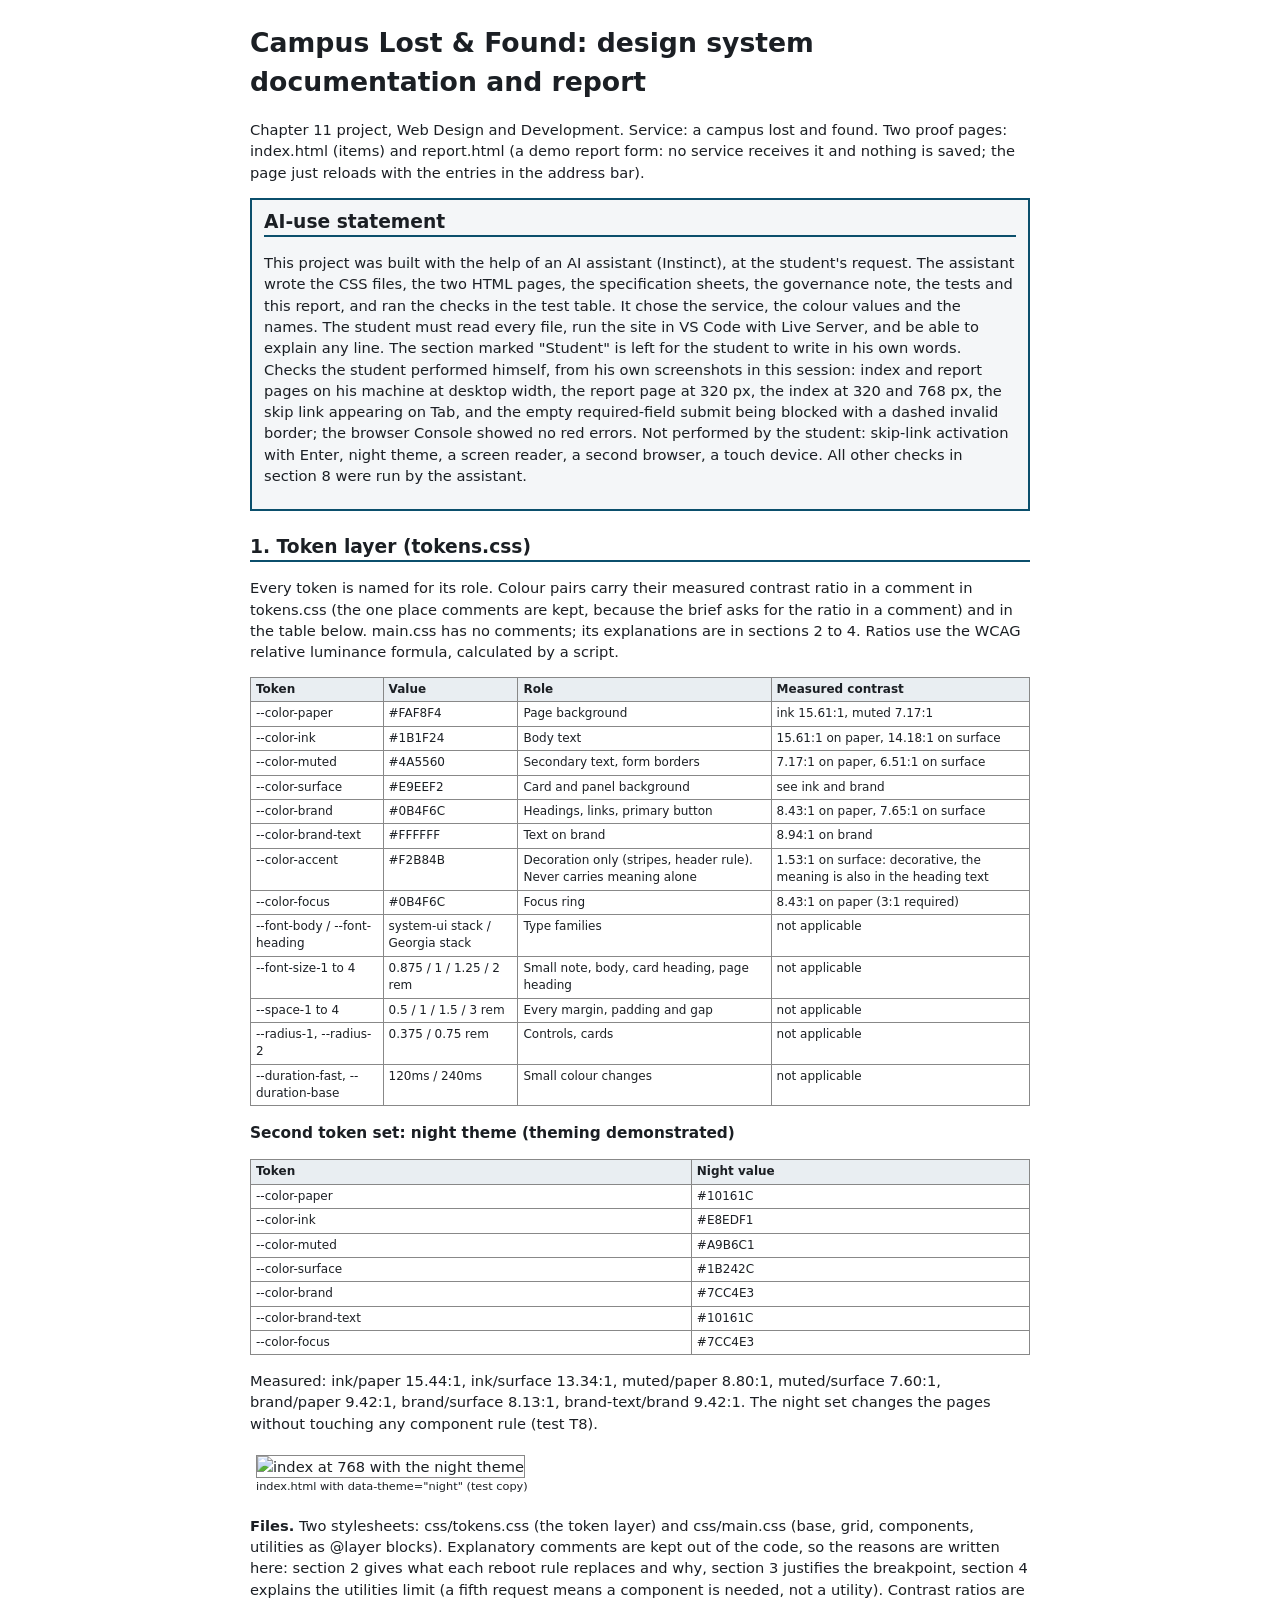
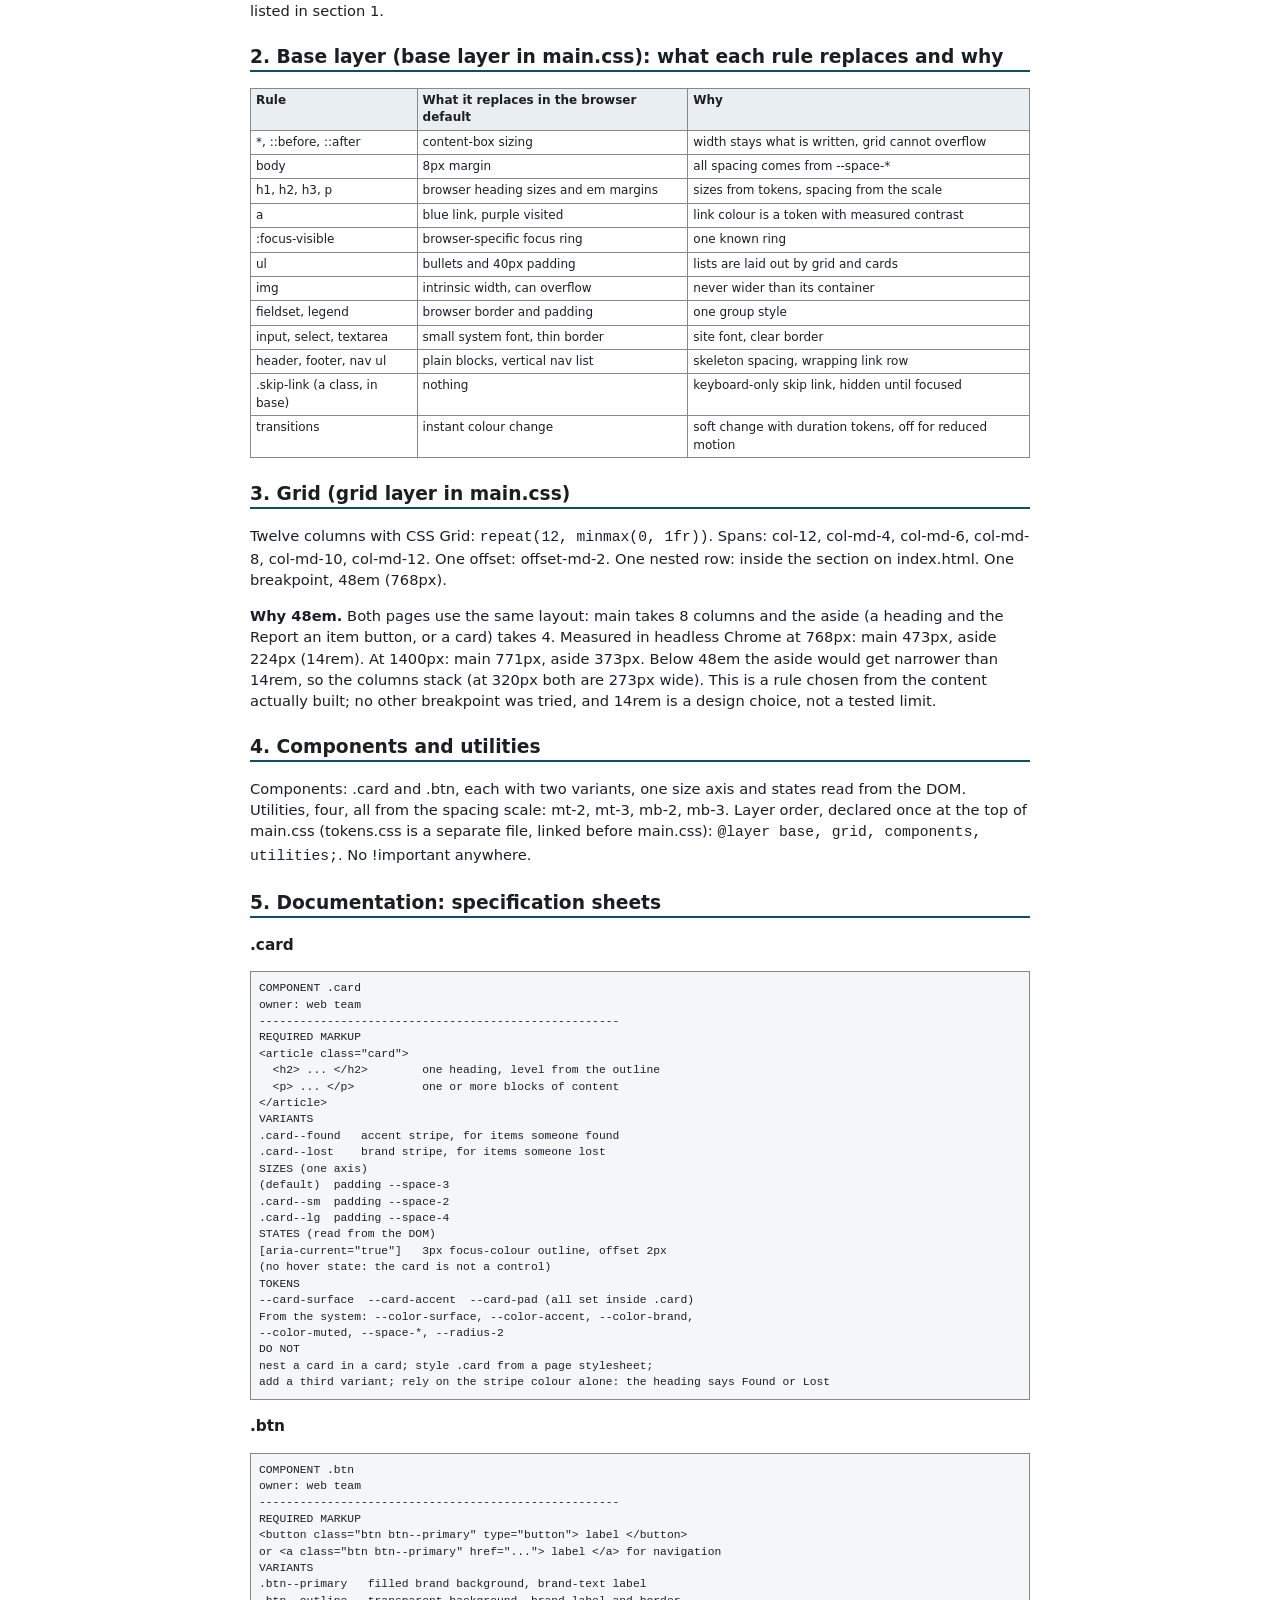
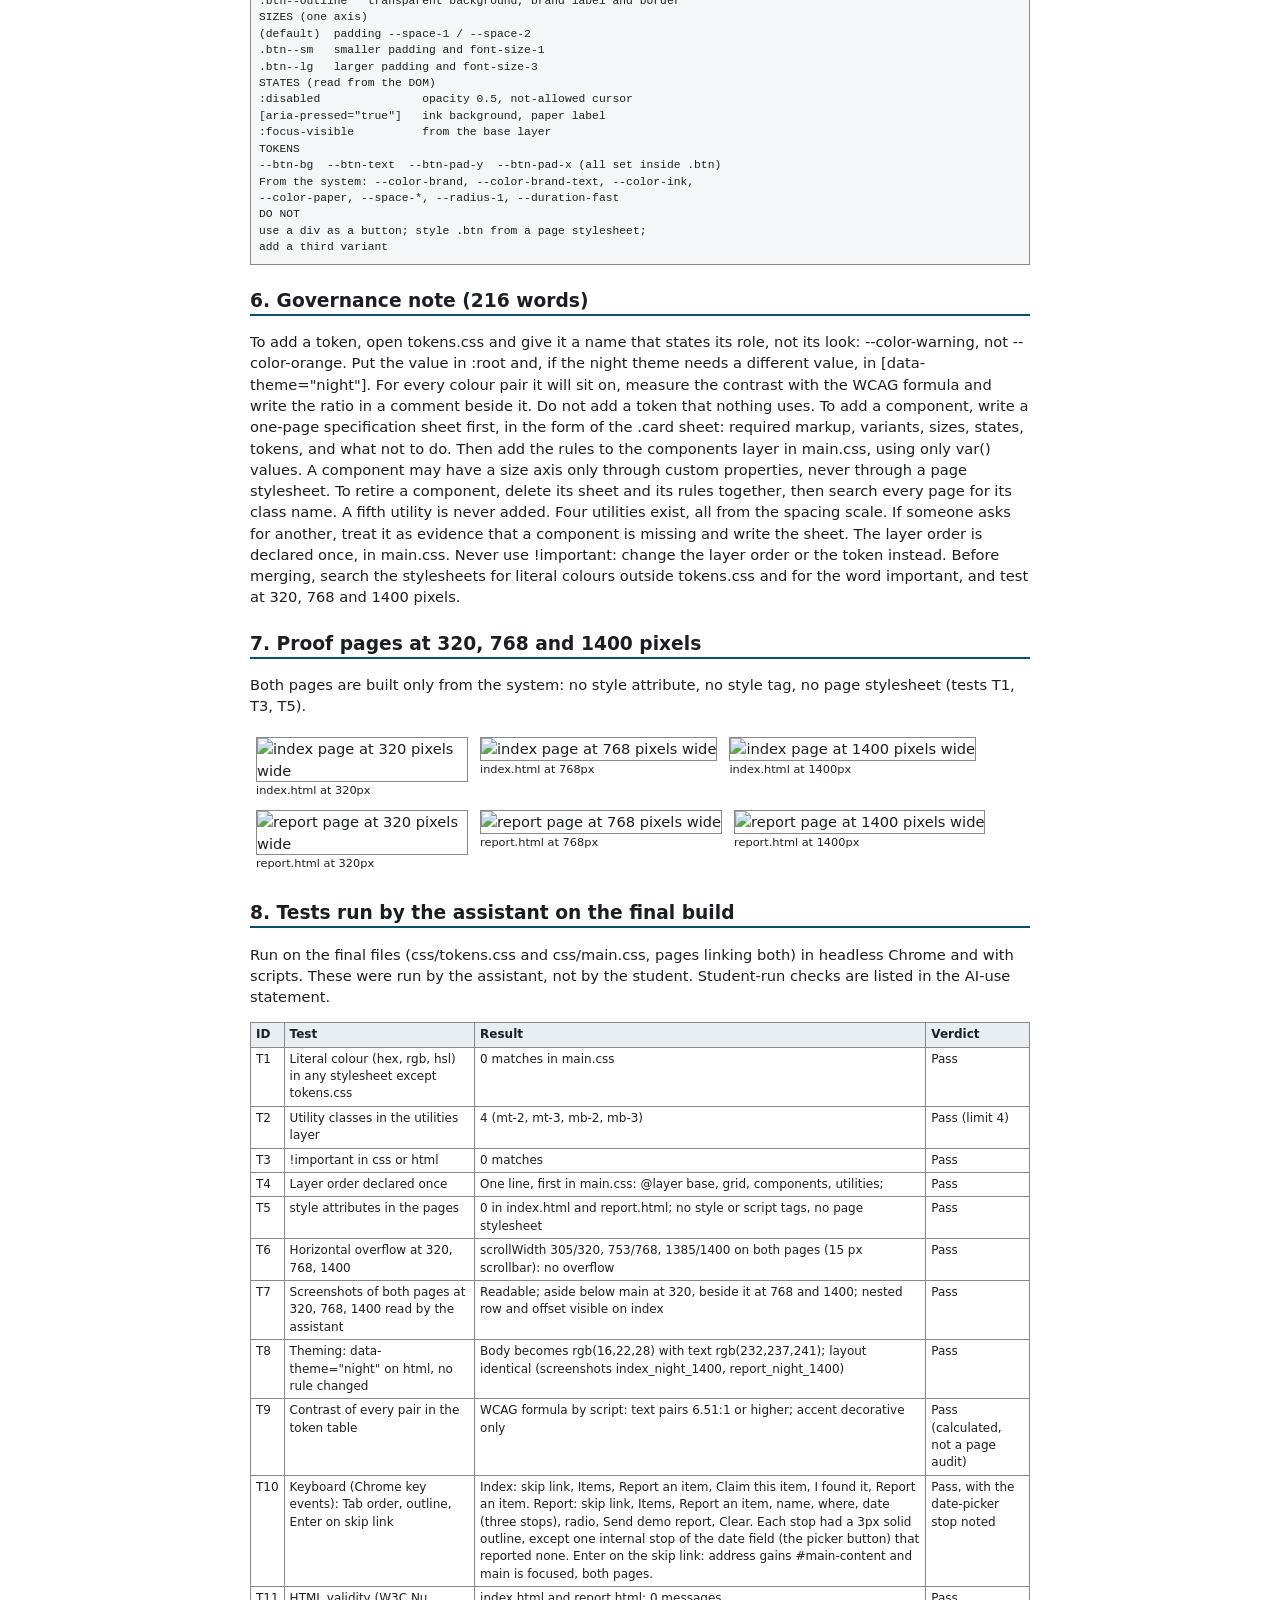
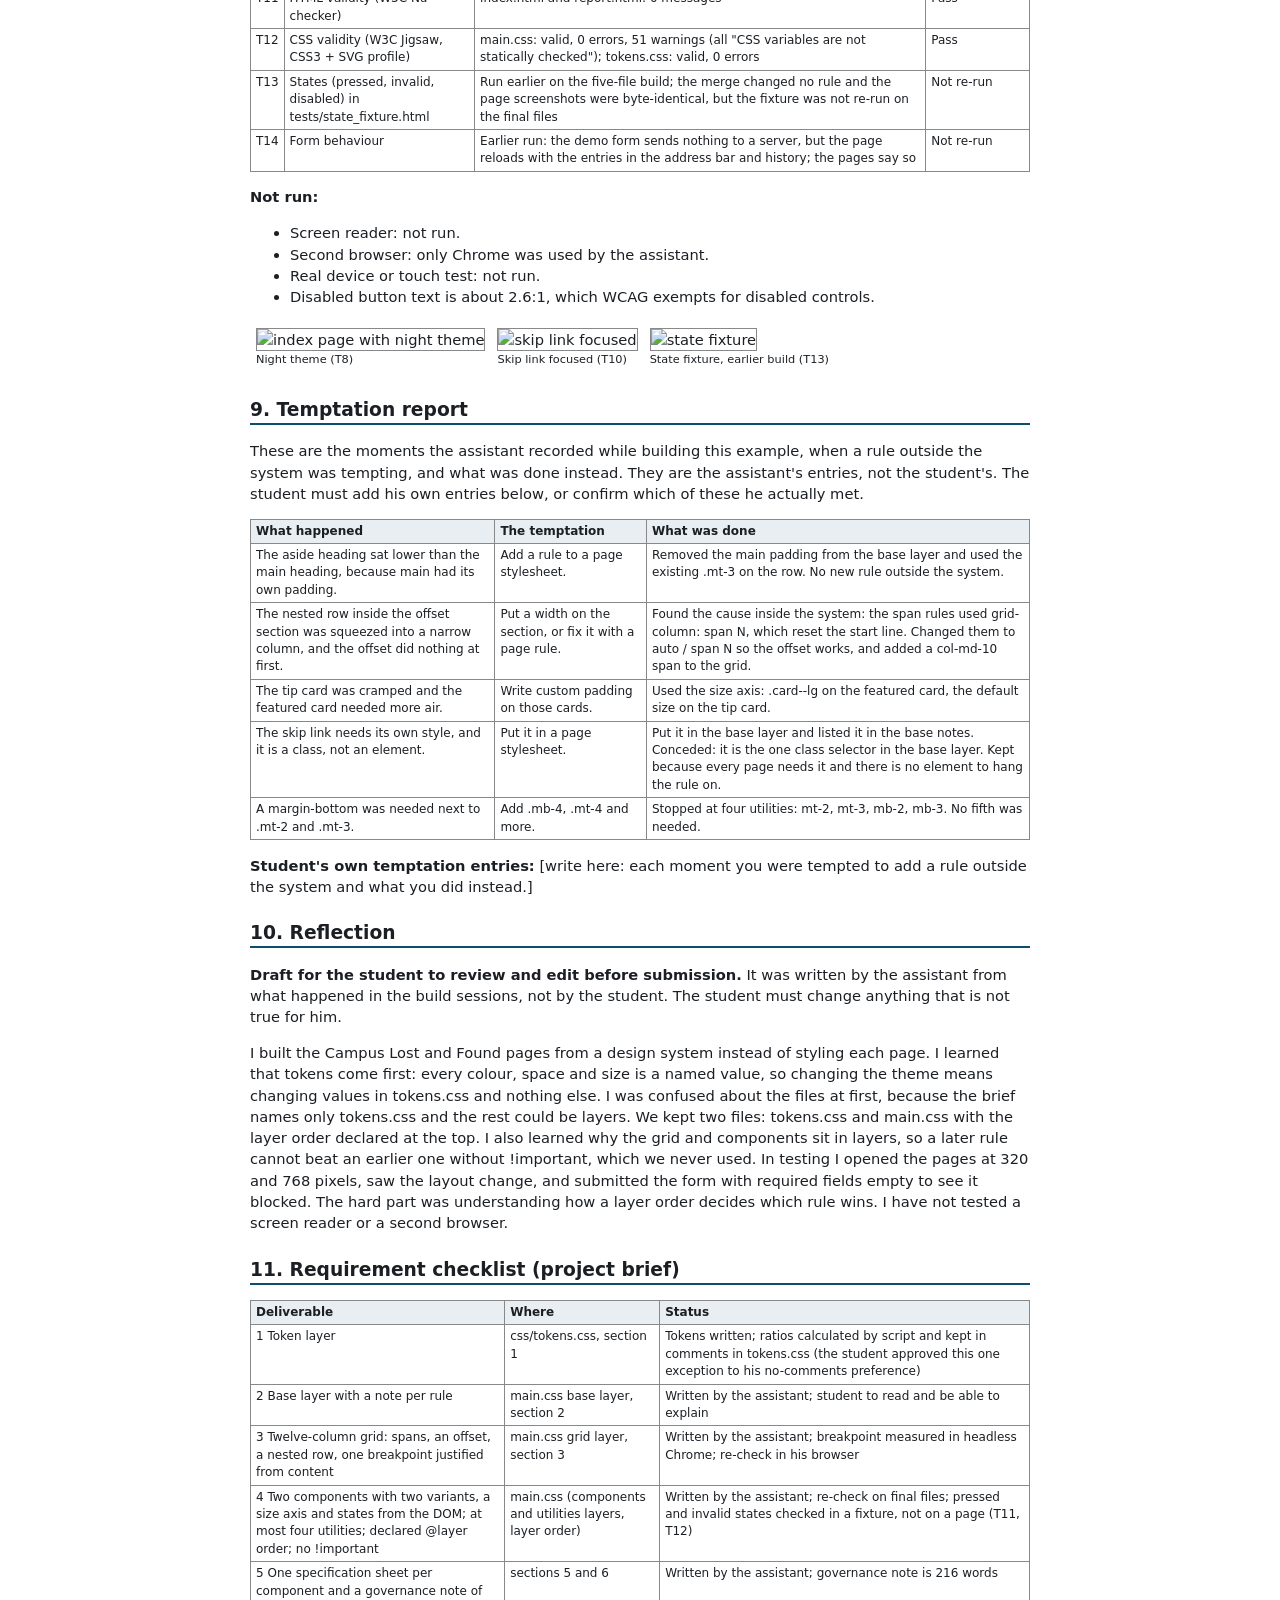
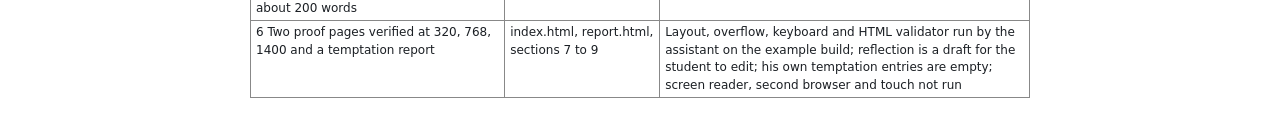
==== docs/P3_documentation.html @ 620a4d4c "Add documentation and report" ====
<!doctype html><html lang="en"><head><meta charset="utf-8"><title>Campus Lost and Found: design system documentation and report</title><style>body{font-family:system-ui,Arial,sans-serif;font-size:11pt;line-height:1.45;max-width:780px;margin:24px auto;padding:0 16px;color:#1B1F24}
h1{font-size:20pt}h2{font-size:14pt;margin-top:22px;border-bottom:2px solid #0B4F6C}h3{font-size:11.5pt}table{border-collapse:collapse;width:100%;font-size:9pt;margin:8px 0}th,td{border:1px solid #888;padding:3px 5px;text-align:left;vertical-align:top}th{background:#E9EEF2}h3.sheet{break-before:page}pre{break-inside:avoid;background:#F4F6F8;border:1px solid #888;padding:8px;font-size:8.5pt;white-space:pre-wrap}figure{display:inline-block;margin:6px;vertical-align:top}figcaption{font-size:8.5pt}img{border:1px solid #888}.box{border:2px solid #0B4F6C;padding:8px 12px;background:#F4F6F8}</style></head><body>
<h1>Campus Lost &amp; Found: design system documentation and report</h1>
<p>Chapter 11 project, Web Design and Development. Service: a campus lost and found. Two proof pages: index.html (items) and report.html (a demo report form: no service receives it and nothing is saved; the page just reloads with the entries in the address bar).</p>
<div class="box"><h2 style="margin-top:0">AI-use statement</h2>
<p>This project was built with the help of an AI assistant (Instinct), at the student's request. The assistant wrote the CSS files, the two HTML pages, the specification sheets, the governance note, the tests and this report, and ran the checks in the test table. It chose the service, the colour values and the names. The student must read every file, run the site in VS Code with Live Server, and be able to explain any line. The section marked "Student" is left for the student to write in his own words. Checks the student performed himself, from his own screenshots in this session: index and report pages on his machine at desktop width, the report page at 320 px, the index at 320 and 768 px, the skip link appearing on Tab, and the empty required-field submit being blocked with a dashed invalid border; the browser Console showed no red errors. Not performed by the student: skip-link activation with Enter, night theme, a screen reader, a second browser, a touch device. All other checks in section 8 were run by the assistant.</p></div>
<h2>1. Token layer (tokens.css)</h2>
<p>Every token is named for its role. Colour pairs carry their measured contrast ratio in a comment in tokens.css (the one place comments are kept, because the brief asks for the ratio in a comment) and in the table below. main.css has no comments; its explanations are in sections 2 to 4. Ratios use the WCAG relative luminance formula, calculated by a script.</p>
<table><thead><tr><th>Token</th><th>Value</th><th>Role</th><th>Measured contrast</th></tr></thead><tbody><tr><td>--color-paper</td><td>#FAF8F4</td><td>Page background</td><td>ink 15.61:1, muted 7.17:1</td></tr><tr><td>--color-ink</td><td>#1B1F24</td><td>Body text</td><td>15.61:1 on paper, 14.18:1 on surface</td></tr><tr><td>--color-muted</td><td>#4A5560</td><td>Secondary text, form borders</td><td>7.17:1 on paper, 6.51:1 on surface</td></tr><tr><td>--color-surface</td><td>#E9EEF2</td><td>Card and panel background</td><td>see ink and brand</td></tr><tr><td>--color-brand</td><td>#0B4F6C</td><td>Headings, links, primary button</td><td>8.43:1 on paper, 7.65:1 on surface</td></tr><tr><td>--color-brand-text</td><td>#FFFFFF</td><td>Text on brand</td><td>8.94:1 on brand</td></tr><tr><td>--color-accent</td><td>#F2B84B</td><td>Decoration only (stripes, header rule). Never carries meaning alone</td><td>1.53:1 on surface: decorative, the meaning is also in the heading text</td></tr><tr><td>--color-focus</td><td>#0B4F6C</td><td>Focus ring</td><td>8.43:1 on paper (3:1 required)</td></tr><tr><td>--font-body / --font-heading</td><td>system-ui stack / Georgia stack</td><td>Type families</td><td>not applicable</td></tr><tr><td>--font-size-1 to 4</td><td>0.875 / 1 / 1.25 / 2 rem</td><td>Small note, body, card heading, page heading</td><td>not applicable</td></tr><tr><td>--space-1 to 4</td><td>0.5 / 1 / 1.5 / 3 rem</td><td>Every margin, padding and gap</td><td>not applicable</td></tr><tr><td>--radius-1, --radius-2</td><td>0.375 / 0.75 rem</td><td>Controls, cards</td><td>not applicable</td></tr><tr><td>--duration-fast, --duration-base</td><td>120ms / 240ms</td><td>Small colour changes</td><td>not applicable</td></tr></tbody></table>
<h3>Second token set: night theme (theming demonstrated)</h3>
<table><thead><tr><th>Token</th><th>Night value</th></tr></thead><tbody><tr><td>--color-paper</td><td>#10161C</td></tr><tr><td>--color-ink</td><td>#E8EDF1</td></tr><tr><td>--color-muted</td><td>#A9B6C1</td></tr><tr><td>--color-surface</td><td>#1B242C</td></tr><tr><td>--color-brand</td><td>#7CC4E3</td></tr><tr><td>--color-brand-text</td><td>#10161C</td></tr><tr><td>--color-focus</td><td>#7CC4E3</td></tr></tbody></table>
<p>Measured: ink/paper 15.44:1, ink/surface 13.34:1, muted/paper 8.80:1, muted/surface 7.60:1, brand/paper 9.42:1, brand/surface 8.13:1, brand-text/brand 9.42:1. The night set changes the pages without touching any component rule (test T8).</p>
<figure><img src="shots/index_night_768.png" alt="index at 768 with the night theme" style="max-width:330px"><figcaption>index.html with data-theme="night" (test copy)</figcaption></figure>
<p><b>Files.</b> Two stylesheets: css/tokens.css (the token layer) and css/main.css (base, grid, components, utilities as @layer blocks). Explanatory comments are kept out of the code, so the reasons are written here: section 2 gives what each reboot rule replaces and why, section 3 justifies the breakpoint, section 4 explains the utilities limit (a fifth request means a component is needed, not a utility). Contrast ratios are listed in section 1.</p>
<h2>2. Base layer (base layer in main.css): what each rule replaces and why</h2>
<table><thead><tr><th>Rule</th><th>What it replaces in the browser default</th><th>Why</th></tr></thead><tbody><tr><td>*, ::before, ::after</td><td>content-box sizing</td><td>width stays what is written, grid cannot overflow</td></tr><tr><td>body</td><td>8px margin</td><td>all spacing comes from --space-*</td></tr><tr><td>h1, h2, h3, p</td><td>browser heading sizes and em margins</td><td>sizes from tokens, spacing from the scale</td></tr><tr><td>a</td><td>blue link, purple visited</td><td>link colour is a token with measured contrast</td></tr><tr><td>:focus-visible</td><td>browser-specific focus ring</td><td>one known ring</td></tr><tr><td>ul</td><td>bullets and 40px padding</td><td>lists are laid out by grid and cards</td></tr><tr><td>img</td><td>intrinsic width, can overflow</td><td>never wider than its container</td></tr><tr><td>fieldset, legend</td><td>browser border and padding</td><td>one group style</td></tr><tr><td>input, select, textarea</td><td>small system font, thin border</td><td>site font, clear border</td></tr><tr><td>header, footer, nav ul</td><td>plain blocks, vertical nav list</td><td>skeleton spacing, wrapping link row</td></tr><tr><td>.skip-link (a class, in base)</td><td>nothing</td><td>keyboard-only skip link, hidden until focused</td></tr><tr><td>transitions</td><td>instant colour change</td><td>soft change with duration tokens, off for reduced motion</td></tr></tbody></table>
<h2>3. Grid (grid layer in main.css)</h2>
<p>Twelve columns with CSS Grid: <code>repeat(12, minmax(0, 1fr))</code>. Spans: col-12, col-md-4, col-md-6, col-md-8, col-md-10, col-md-12. One offset: offset-md-2. One nested row: inside the section on index.html. One breakpoint, 48em (768px).</p>
<p><b>Why 48em.</b> Both pages use the same layout: main takes 8 columns and the aside (a heading and the Report an item button, or a card) takes 4. Measured in headless Chrome at 768px: main 473px, aside 224px (14rem). At 1400px: main 771px, aside 373px. Below 48em the aside would get narrower than 14rem, so the columns stack (at 320px both are 273px wide). This is a rule chosen from the content actually built; no other breakpoint was tried, and 14rem is a design choice, not a tested limit.</p>
<h2>4. Components and utilities</h2>
<p>Components: .card and .btn, each with two variants, one size axis and states read from the DOM. Utilities, four, all from the spacing scale: mt-2, mt-3, mb-2, mb-3. Layer order, declared once at the top of main.css (tokens.css is a separate file, linked before main.css): <code>@layer base, grid, components, utilities;</code>. No !important anywhere.</p>
<h2>5. Documentation: specification sheets</h2>
<h3 class="sheet">.card</h3><pre>COMPONENT .card
owner: web team
-----------------------------------------------------
REQUIRED MARKUP
&lt;article class=&quot;card&quot;&gt;
  &lt;h2&gt; ... &lt;/h2&gt;        one heading, level from the outline
  &lt;p&gt; ... &lt;/p&gt;          one or more blocks of content
&lt;/article&gt;
VARIANTS
.card--found   accent stripe, for items someone found
.card--lost    brand stripe, for items someone lost
SIZES (one axis)
(default)  padding --space-3
.card--sm  padding --space-2
.card--lg  padding --space-4
STATES (read from the DOM)
[aria-current=&quot;true&quot;]   3px focus-colour outline, offset 2px
(no hover state: the card is not a control)
TOKENS
--card-surface  --card-accent  --card-pad (all set inside .card)
From the system: --color-surface, --color-accent, --color-brand,
--color-muted, --space-*, --radius-2
DO NOT
nest a card in a card; style .card from a page stylesheet;
add a third variant; rely on the stripe colour alone: the heading says Found or Lost</pre>
<h3 class="sheet">.btn</h3><pre>COMPONENT .btn
owner: web team
-----------------------------------------------------
REQUIRED MARKUP
&lt;button class=&quot;btn btn--primary&quot; type=&quot;button&quot;&gt; label &lt;/button&gt;
or &lt;a class=&quot;btn btn--primary&quot; href=&quot;...&quot;&gt; label &lt;/a&gt; for navigation
VARIANTS
.btn--primary   filled brand background, brand-text label
.btn--outline   transparent background, brand label and border
SIZES (one axis)
(default)  padding --space-1 / --space-2
.btn--sm   smaller padding and font-size-1
.btn--lg   larger padding and font-size-3
STATES (read from the DOM)
:disabled               opacity 0.5, not-allowed cursor
[aria-pressed=&quot;true&quot;]   ink background, paper label
:focus-visible          from the base layer
TOKENS
--btn-bg  --btn-text  --btn-pad-y  --btn-pad-x (all set inside .btn)
From the system: --color-brand, --color-brand-text, --color-ink,
--color-paper, --space-*, --radius-1, --duration-fast
DO NOT
use a div as a button; style .btn from a page stylesheet;
add a third variant</pre>
<h2>6. Governance note (216 words)</h2><p>To add a token, open tokens.css and give it a name that states its role, not its look: --color-warning, not --color-orange. Put the value in :root and, if the night theme needs a different value, in [data-theme=&quot;night&quot;]. For every colour pair it will sit on, measure the contrast with the WCAG formula and write the ratio in a comment beside it. Do not add a token that nothing uses. To add a component, write a one-page specification sheet first, in the form of the .card sheet: required markup, variants, sizes, states, tokens, and what not to do. Then add the rules to the components layer in main.css, using only var() values. A component may have a size axis only through custom properties, never through a page stylesheet. To retire a component, delete its sheet and its rules together, then search every page for its class name. A fifth utility is never added. Four utilities exist, all from the spacing scale. If someone asks for another, treat it as evidence that a component is missing and write the sheet. The layer order is declared once, in main.css. Never use !important: change the layer order or the token instead. Before merging, search the stylesheets for literal colours outside tokens.css and for the word important, and test at 320, 768 and 1400 pixels.</p>
<h2>7. Proof pages at 320, 768 and 1400 pixels</h2>
<p>Both pages are built only from the system: no style attribute, no style tag, no page stylesheet (tests T1, T3, T5).</p>
<figure><img src="shots/index_320.png" alt="index page at 320 pixels wide" style="max-width:210px"><figcaption>index.html at 320px</figcaption></figure><figure><img src="shots/index_768.png" alt="index page at 768 pixels wide" style="max-width:330px"><figcaption>index.html at 768px</figcaption></figure><figure><img src="shots/index_1400.png" alt="index page at 1400 pixels wide" style="max-width:560px"><figcaption>index.html at 1400px</figcaption></figure><figure><img src="shots/report_320.png" alt="report page at 320 pixels wide" style="max-width:210px"><figcaption>report.html at 320px</figcaption></figure><figure><img src="shots/report_768.png" alt="report page at 768 pixels wide" style="max-width:330px"><figcaption>report.html at 768px</figcaption></figure><figure><img src="shots/report_1400.png" alt="report page at 1400 pixels wide" style="max-width:560px"><figcaption>report.html at 1400px</figcaption></figure>
<h2>8. Tests run by the assistant on the final build</h2>
<p>Run on the final files (css/tokens.css and css/main.css, pages linking both) in headless Chrome and with scripts. These were run by the assistant, not by the student. Student-run checks are listed in the AI-use statement.</p>
<table><thead><tr><th>ID</th><th>Test</th><th>Result</th><th>Verdict</th></tr></thead><tbody>
<tr><td>T1</td><td>Literal colour (hex, rgb, hsl) in any stylesheet except tokens.css</td><td>0 matches in main.css</td><td>Pass</td></tr>
<tr><td>T2</td><td>Utility classes in the utilities layer</td><td>4 (mt-2, mt-3, mb-2, mb-3)</td><td>Pass (limit 4)</td></tr>
<tr><td>T3</td><td>!important in css or html</td><td>0 matches</td><td>Pass</td></tr>
<tr><td>T4</td><td>Layer order declared once</td><td>One line, first in main.css: @layer base, grid, components, utilities;</td><td>Pass</td></tr>
<tr><td>T5</td><td>style attributes in the pages</td><td>0 in index.html and report.html; no style or script tags, no page stylesheet</td><td>Pass</td></tr>
<tr><td>T6</td><td>Horizontal overflow at 320, 768, 1400</td><td>scrollWidth 305/320, 753/768, 1385/1400 on both pages (15 px scrollbar): no overflow</td><td>Pass</td></tr>
<tr><td>T7</td><td>Screenshots of both pages at 320, 768, 1400 read by the assistant</td><td>Readable; aside below main at 320, beside it at 768 and 1400; nested row and offset visible on index</td><td>Pass</td></tr>
<tr><td>T8</td><td>Theming: data-theme="night" on html, no rule changed</td><td>Body becomes rgb(16,22,28) with text rgb(232,237,241); layout identical (screenshots index_night_1400, report_night_1400)</td><td>Pass</td></tr>
<tr><td>T9</td><td>Contrast of every pair in the token table</td><td>WCAG formula by script: text pairs 6.51:1 or higher; accent decorative only</td><td>Pass (calculated, not a page audit)</td></tr>
<tr><td>T10</td><td>Keyboard (Chrome key events): Tab order, outline, Enter on skip link</td><td>Index: skip link, Items, Report an item, Claim this item, I found it, Report an item. Report: skip link, Items, Report an item, name, where, date (three stops), radio, Send demo report, Clear. Each stop had a 3px solid outline, except one internal stop of the date field (the picker button) that reported none. Enter on the skip link: address gains #main-content and main is focused, both pages.</td><td>Pass, with the date-picker stop noted</td></tr>
<tr><td>T11</td><td>HTML validity (W3C Nu checker)</td><td>index.html and report.html: 0 messages</td><td>Pass</td></tr>
<tr><td>T12</td><td>CSS validity (W3C Jigsaw, CSS3 + SVG profile)</td><td>main.css: valid, 0 errors, 51 warnings (all "CSS variables are not statically checked"); tokens.css: valid, 0 errors</td><td>Pass</td></tr>
<tr><td>T13</td><td>States (pressed, invalid, disabled) in tests/state_fixture.html</td><td>Run earlier on the five-file build; the merge changed no rule and the page screenshots were byte-identical, but the fixture was not re-run on the final files</td><td>Not re-run</td></tr>
<tr><td>T14</td><td>Form behaviour</td><td>Earlier run: the demo form sends nothing to a server, but the page reloads with the entries in the address bar and history; the pages say so</td><td>Not re-run</td></tr></tbody></table>
<p><b>Not run:</b></p><ul><li>Screen reader: not run.</li><li>Second browser: only Chrome was used by the assistant.</li><li>Real device or touch test: not run.</li><li>Disabled button text is about 2.6:1, which WCAG exempts for disabled controls.</li></ul>
<figure><img src="shots/index_night_1400.png" alt="index page with night theme" style="max-width:520px"><figcaption>Night theme (T8)</figcaption></figure><figure><img src="shots/index_skiplink_focus.png" alt="skip link focused" style="max-width:340px"><figcaption>Skip link focused (T10)</figcaption></figure><figure><img src="shots/states_fixture.png" alt="state fixture" style="max-width:380px"><figcaption>State fixture, earlier build (T13)</figcaption></figure>
<h2>9. Temptation report</h2>
<p>These are the moments the assistant recorded while building this example, when a rule outside the system was tempting, and what was done instead. They are the assistant's entries, not the student's. The student must add his own entries below, or confirm which of these he actually met.</p>
<table><thead><tr><th>What happened</th><th>The temptation</th><th>What was done</th></tr></thead><tbody><tr><td>The aside heading sat lower than the main heading, because main had its own padding.</td><td>Add a rule to a page stylesheet.</td><td>Removed the main padding from the base layer and used the existing .mt-3 on the row. No new rule outside the system.</td></tr><tr><td>The nested row inside the offset section was squeezed into a narrow column, and the offset did nothing at first.</td><td>Put a width on the section, or fix it with a page rule.</td><td>Found the cause inside the system: the span rules used grid-column: span N, which reset the start line. Changed them to auto / span N so the offset works, and added a col-md-10 span to the grid.</td></tr><tr><td>The tip card was cramped and the featured card needed more air.</td><td>Write custom padding on those cards.</td><td>Used the size axis: .card--lg on the featured card, the default size on the tip card.</td></tr><tr><td>The skip link needs its own style, and it is a class, not an element.</td><td>Put it in a page stylesheet.</td><td>Put it in the base layer and listed it in the base notes. Conceded: it is the one class selector in the base layer. Kept because every page needs it and there is no element to hang the rule on.</td></tr><tr><td>A margin-bottom was needed next to .mt-2 and .mt-3.</td><td>Add .mb-4, .mt-4 and more.</td><td>Stopped at four utilities: mt-2, mt-3, mb-2, mb-3. No fifth was needed.</td></tr></tbody></table>
<p><b>Student's own temptation entries:</b> [write here: each moment you were tempted to add a rule outside the system and what you did instead.]</p>
<h2>10. Reflection</h2>
<p><b>Draft for the student to review and edit before submission.</b> It was written by the assistant from what happened in the build sessions, not by the student. The student must change anything that is not true for him.</p><p>I built the Campus Lost and Found pages from a design system instead of styling each page. I learned that tokens come first: every colour, space and size is a named value, so changing the theme means changing values in tokens.css and nothing else. I was confused about the files at first, because the brief names only tokens.css and the rest could be layers. We kept two files: tokens.css and main.css with the layer order declared at the top. I also learned why the grid and components sit in layers, so a later rule cannot beat an earlier one without !important, which we never used. In testing I opened the pages at 320 and 768 pixels, saw the layout change, and submitted the form with required fields empty to see it blocked. The hard part was understanding how a layer order decides which rule wins. I have not tested a screen reader or a second browser.</p>
<h2>11. Requirement checklist (project brief)</h2>
<table><thead><tr><th>Deliverable</th><th>Where</th><th>Status</th></tr></thead><tbody><tr><td>1 Token layer</td><td>css/tokens.css, section 1</td><td>Tokens written; ratios calculated by script and kept in comments in tokens.css (the student approved this one exception to his no-comments preference)</td></tr><tr><td>2 Base layer with a note per rule</td><td>main.css base layer, section 2</td><td>Written by the assistant; student to read and be able to explain</td></tr><tr><td>3 Twelve-column grid: spans, an offset, a nested row, one breakpoint justified from content</td><td>main.css grid layer, section 3</td><td>Written by the assistant; breakpoint measured in headless Chrome; re-check in his browser</td></tr><tr><td>4 Two components with two variants, a size axis and states from the DOM; at most four utilities; declared @layer order; no !important</td><td>main.css (components and utilities layers, layer order)</td><td>Written by the assistant; re-check on final files; pressed and invalid states checked in a fixture, not on a page (T11, T12)</td></tr><tr><td>5 One specification sheet per component and a governance note of about 200 words</td><td>sections 5 and 6</td><td>Written by the assistant; governance note is 216 words</td></tr><tr><td>6 Two proof pages verified at 320, 768, 1400 and a temptation report</td><td>index.html, report.html, sections 7 to 9</td><td>Layout, overflow, keyboard and HTML validator run by the assistant on the example build; reflection is a draft for the student to edit; his own temptation entries are empty; screen reader, second browser and touch not run</td></tr></tbody></table>
</body></html>
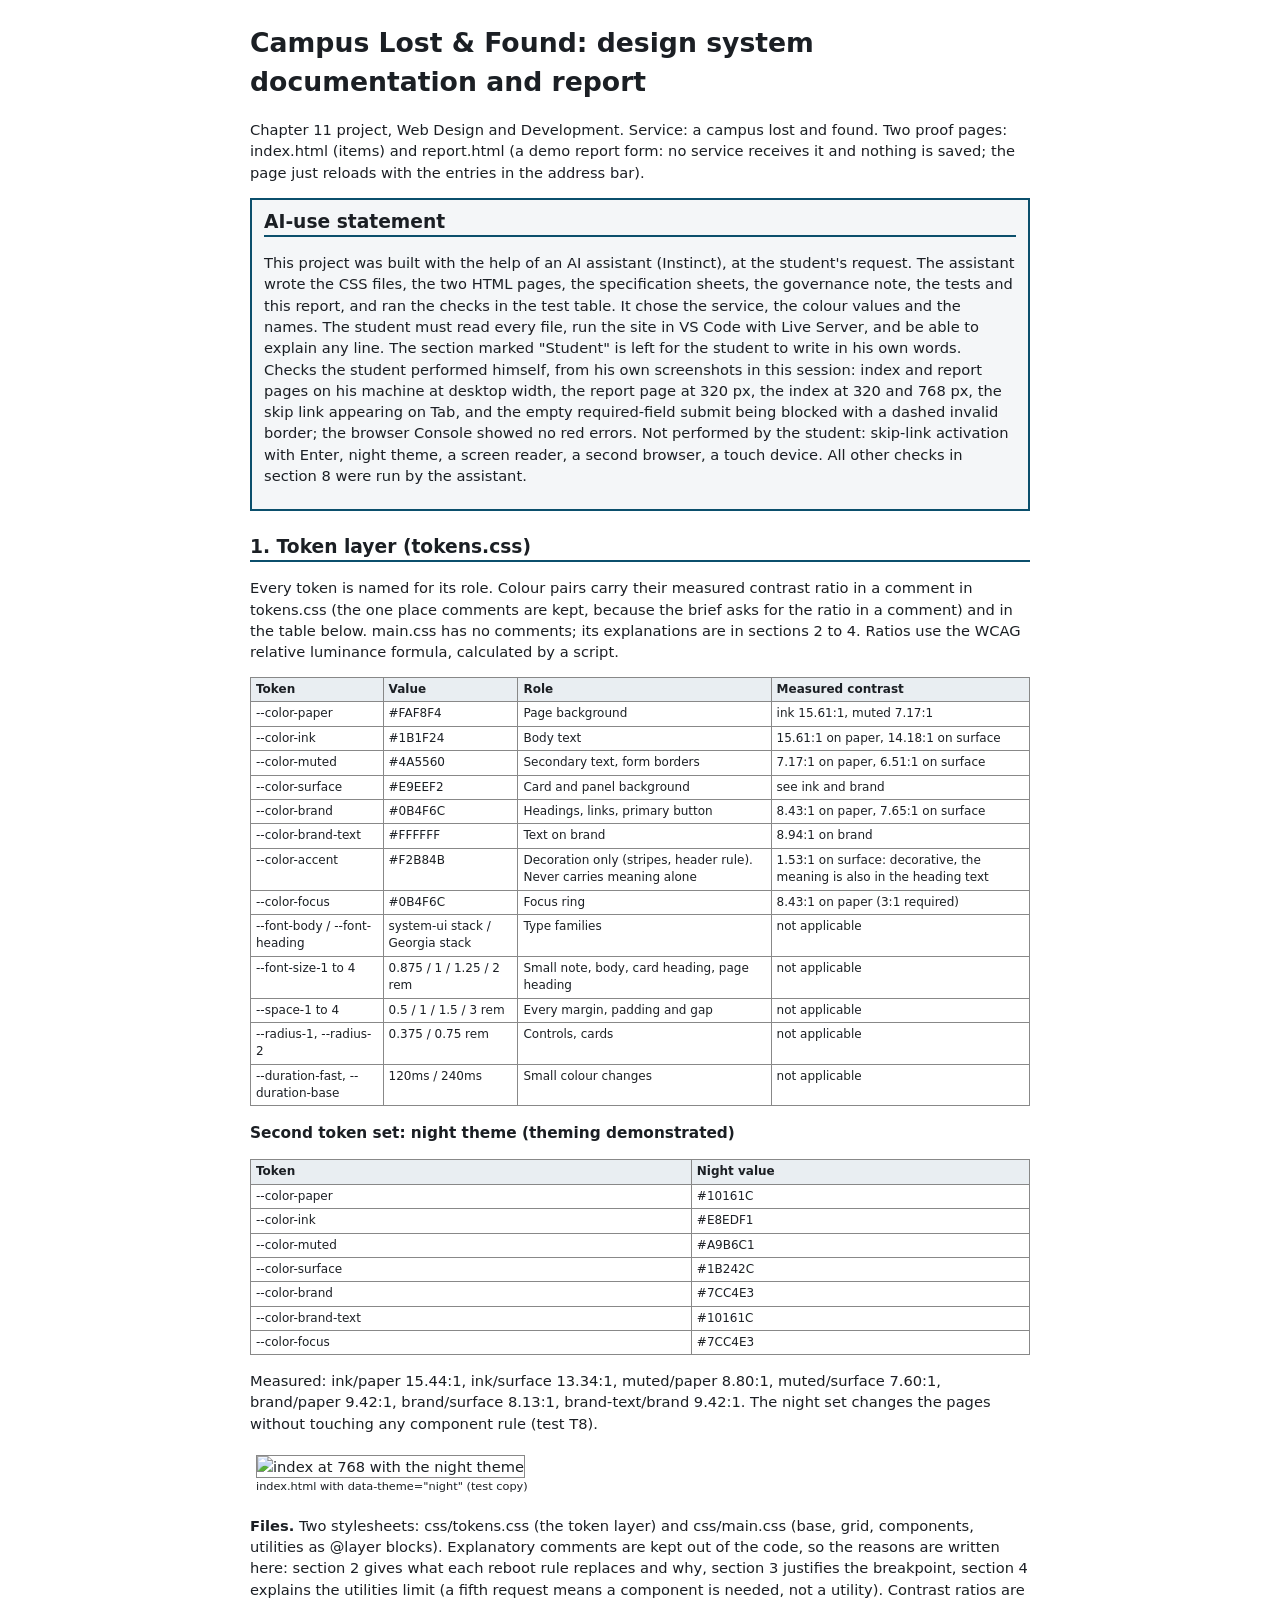
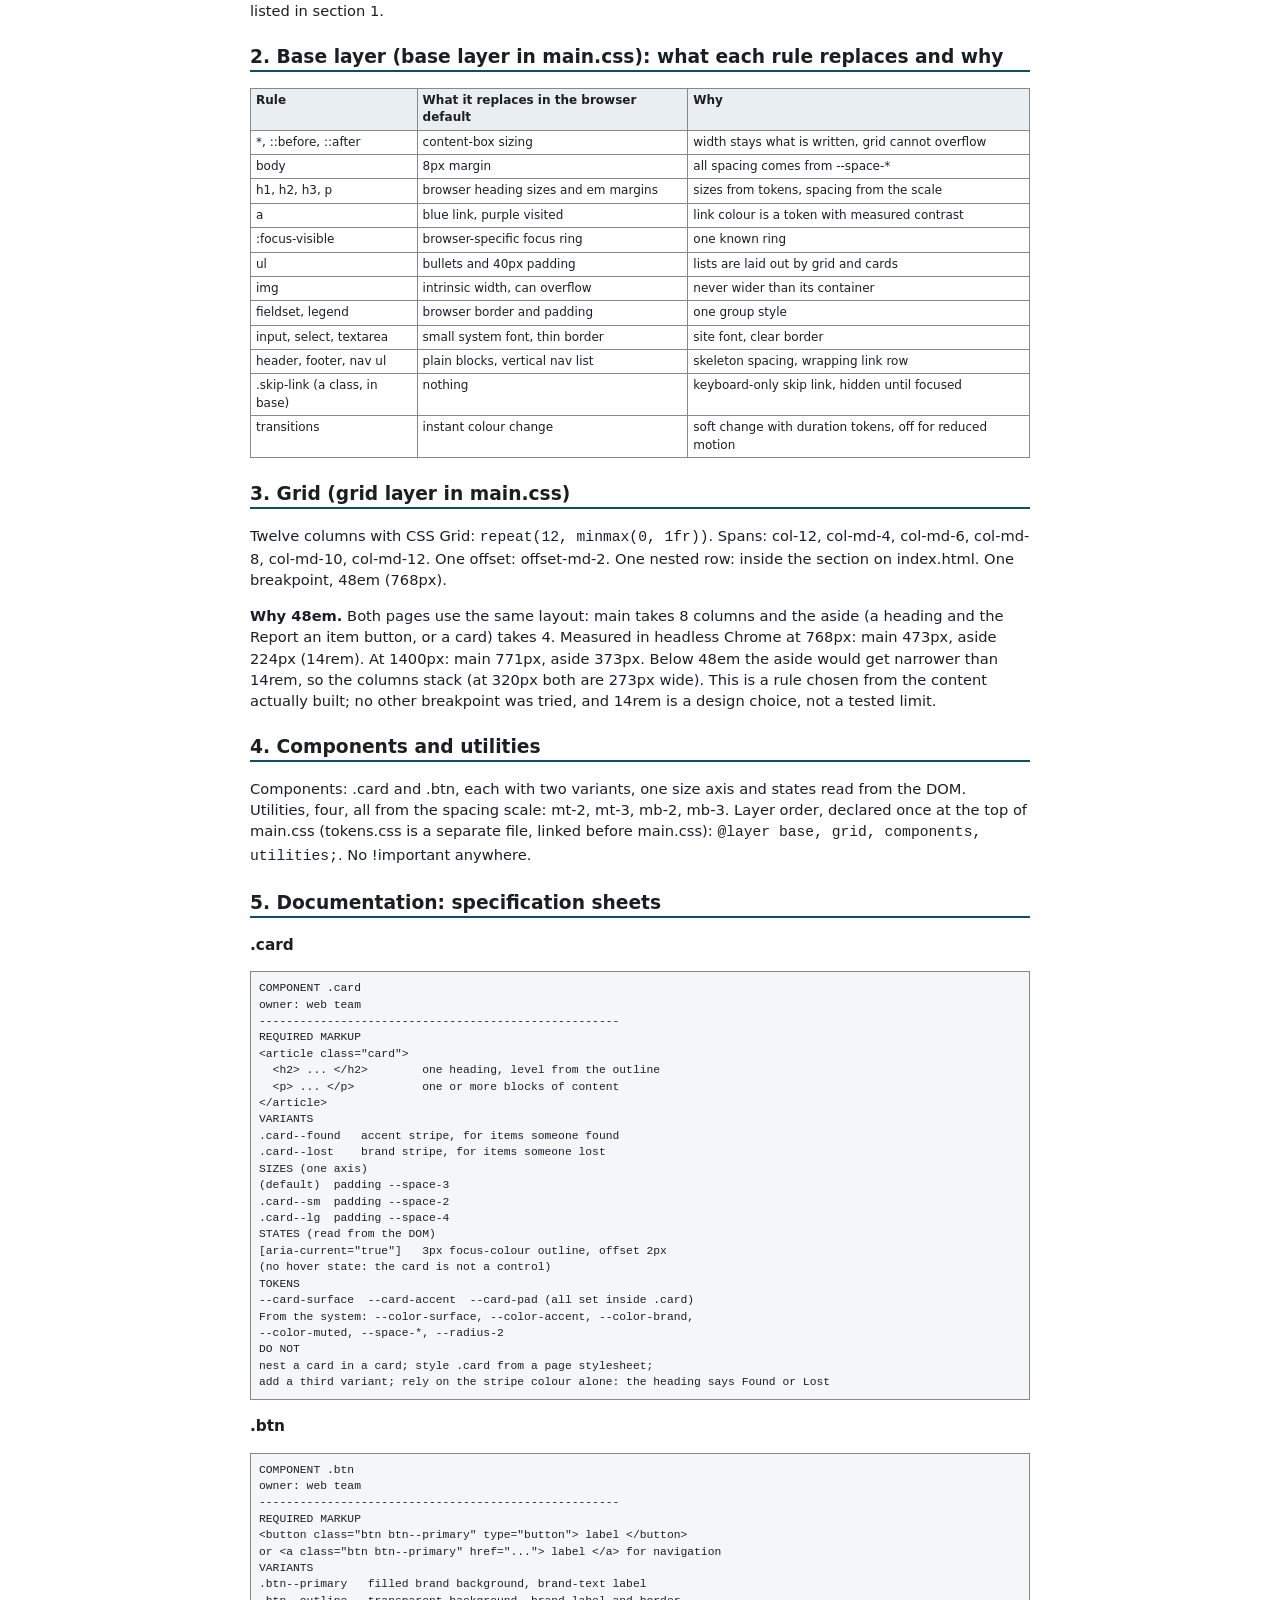
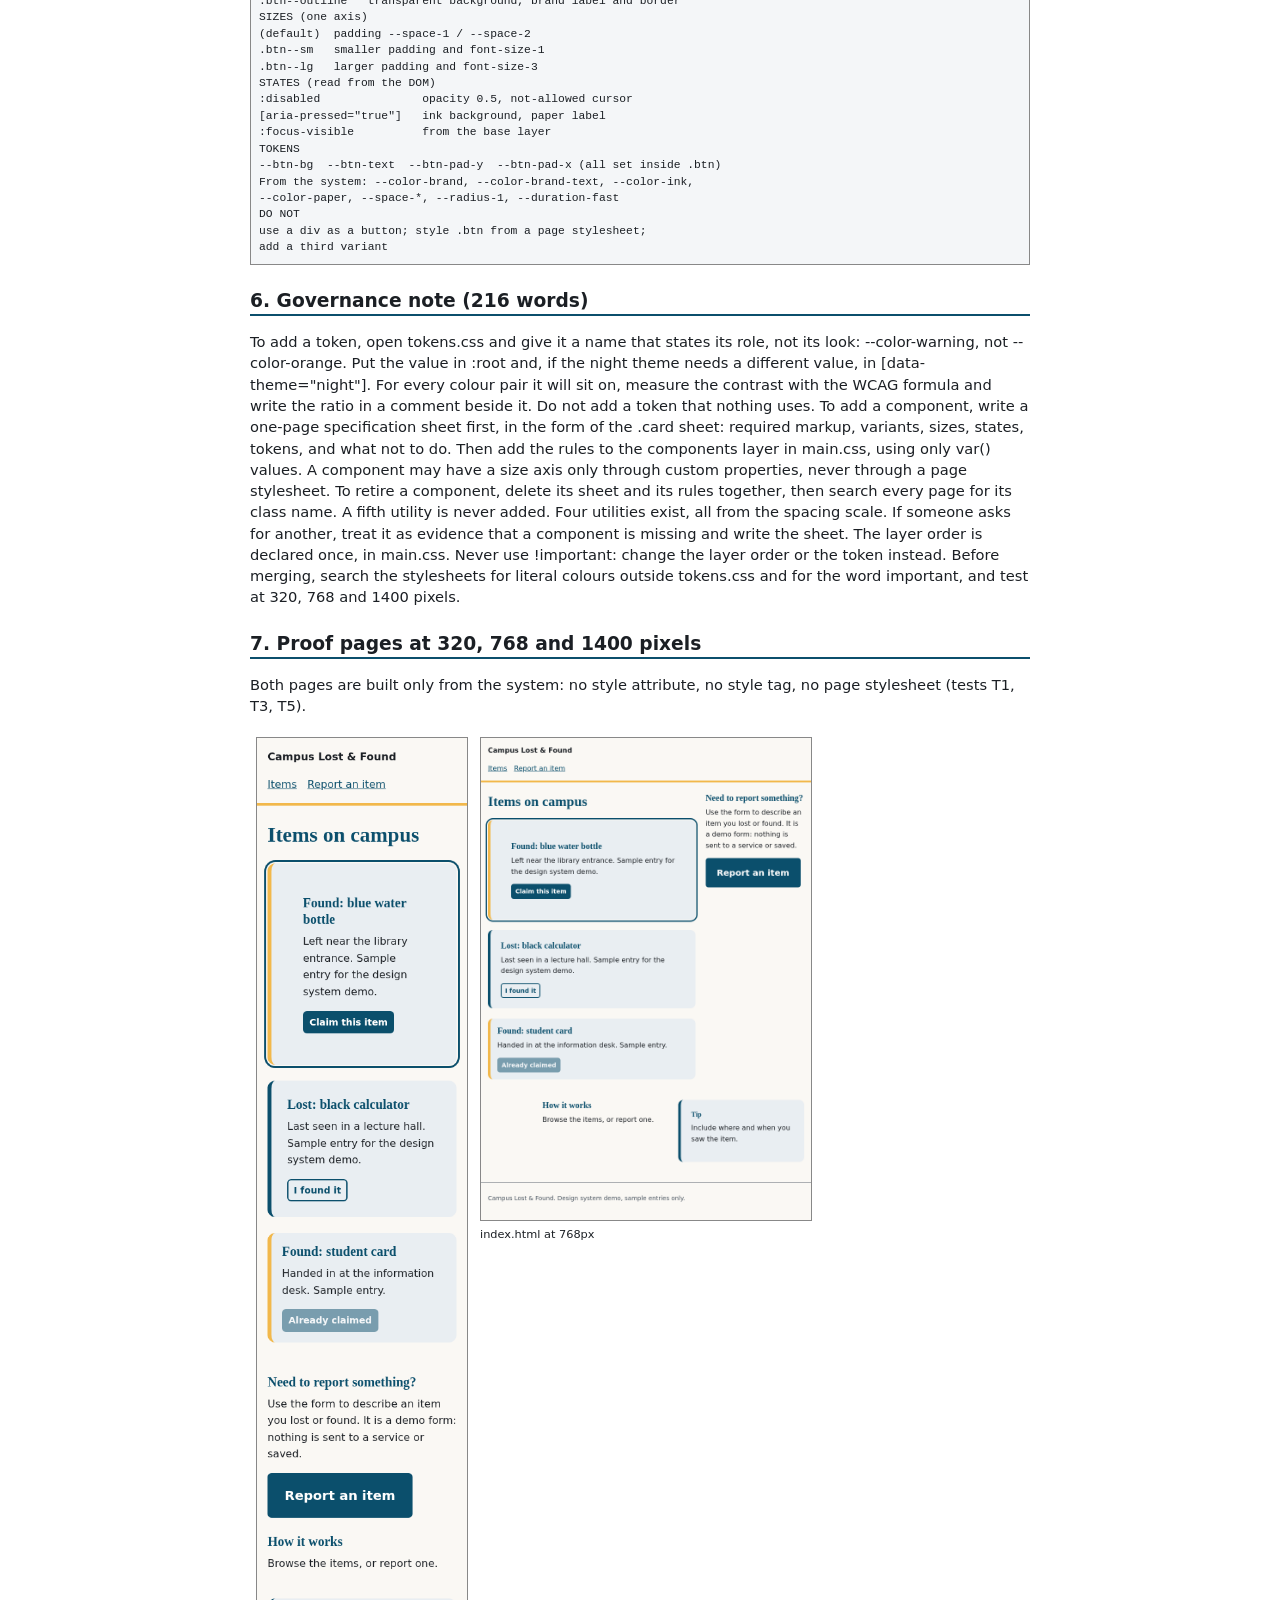
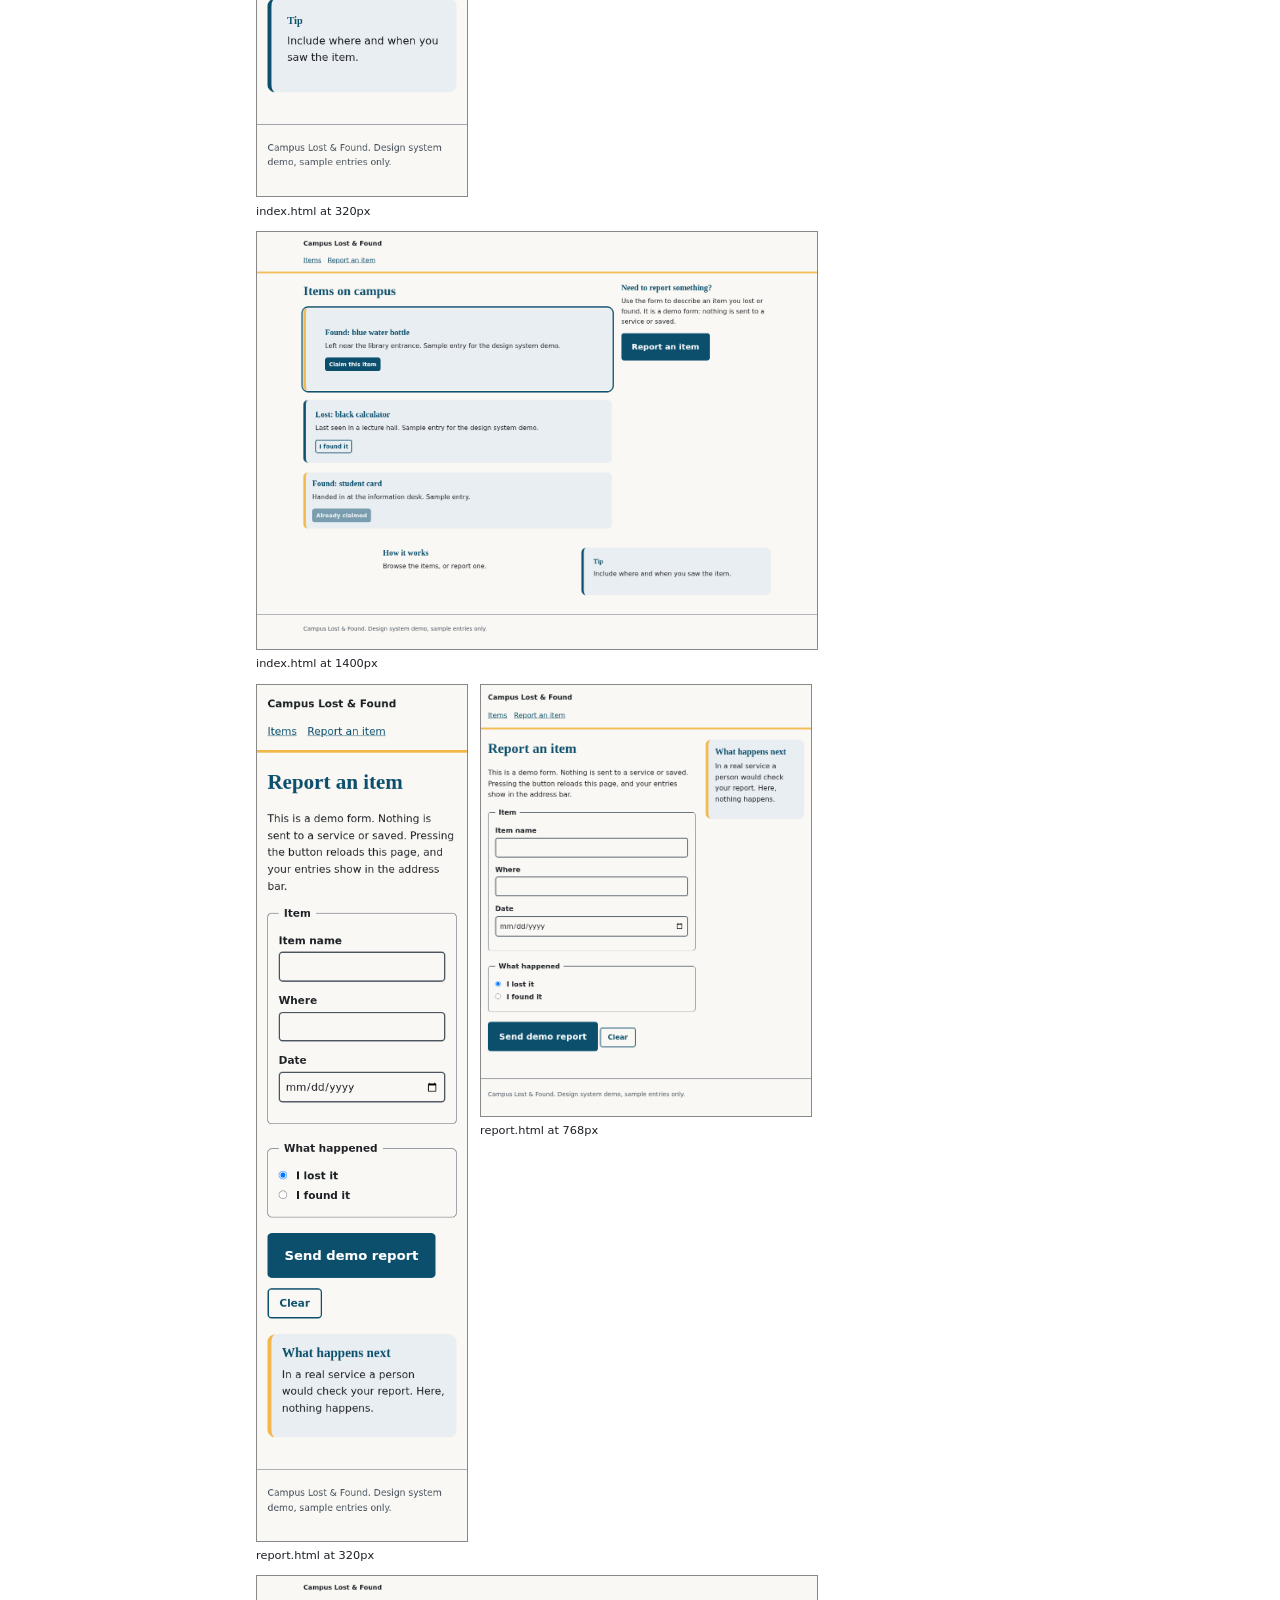
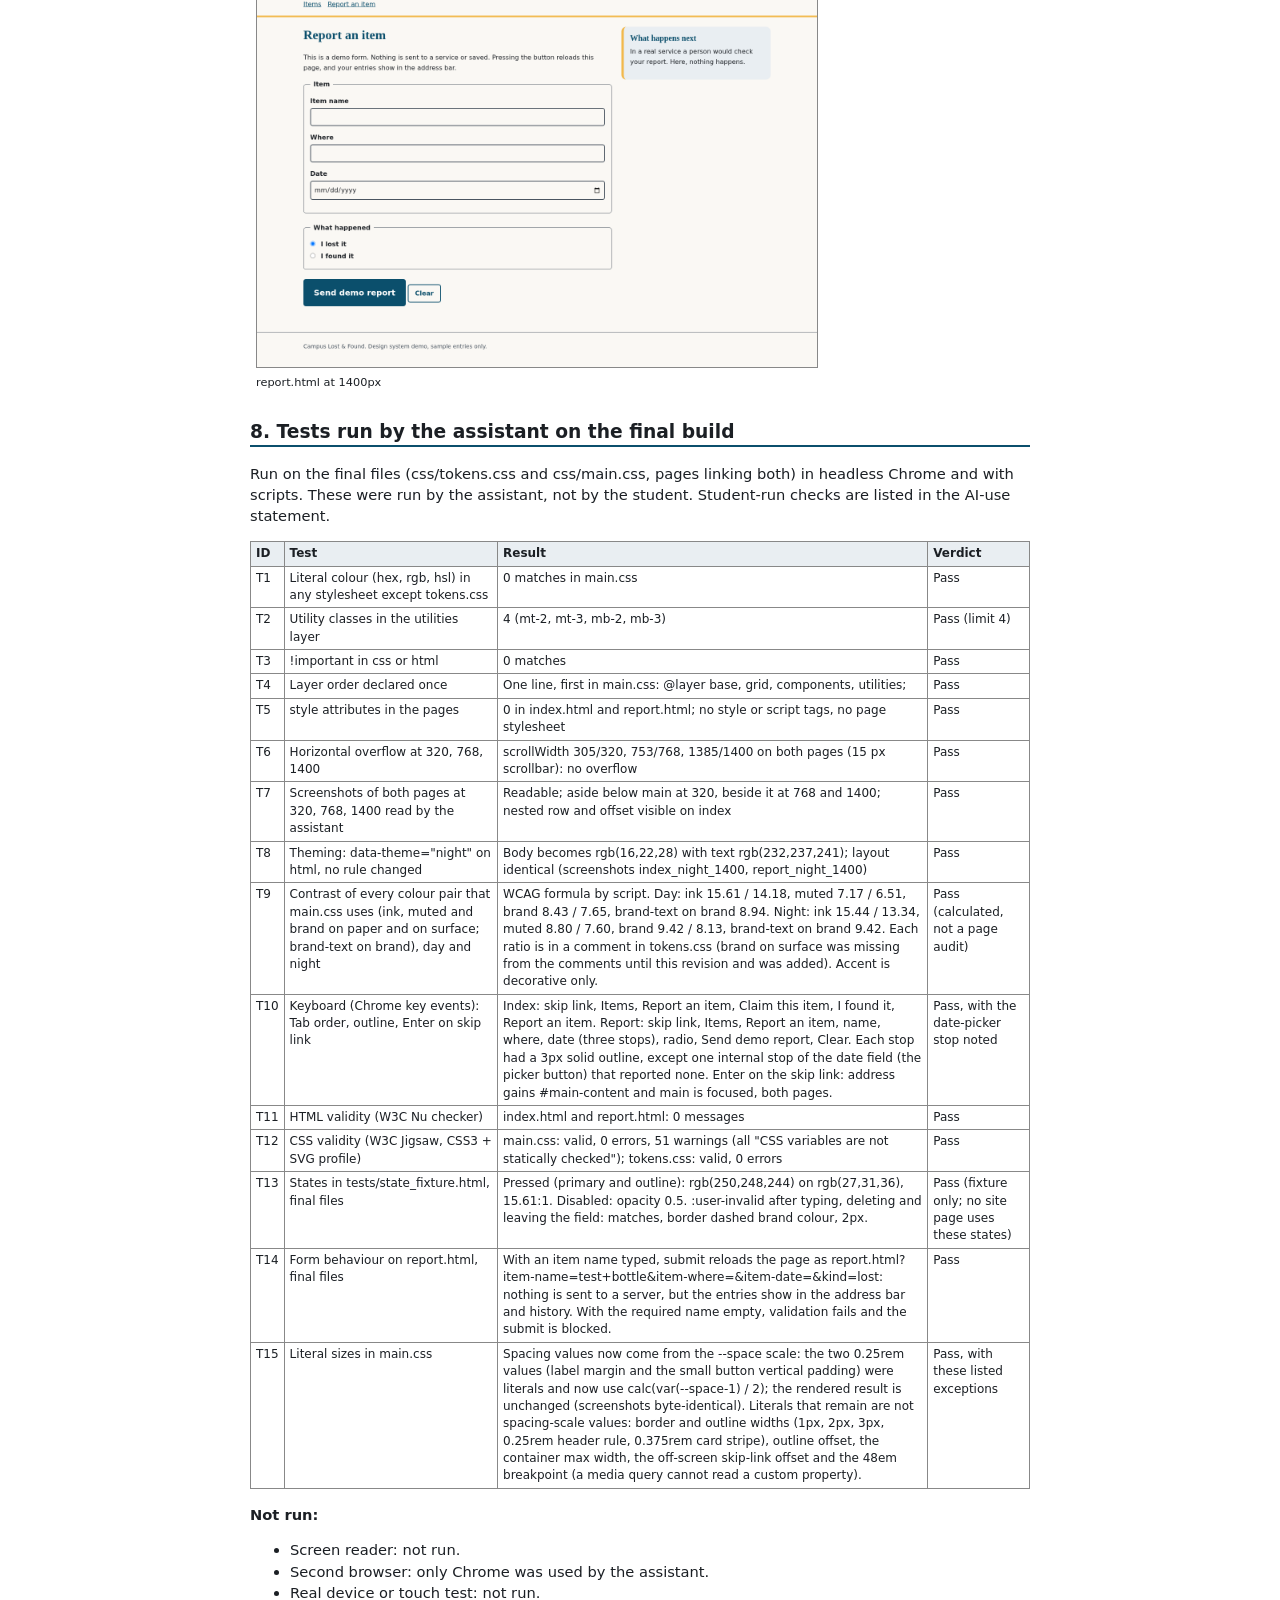
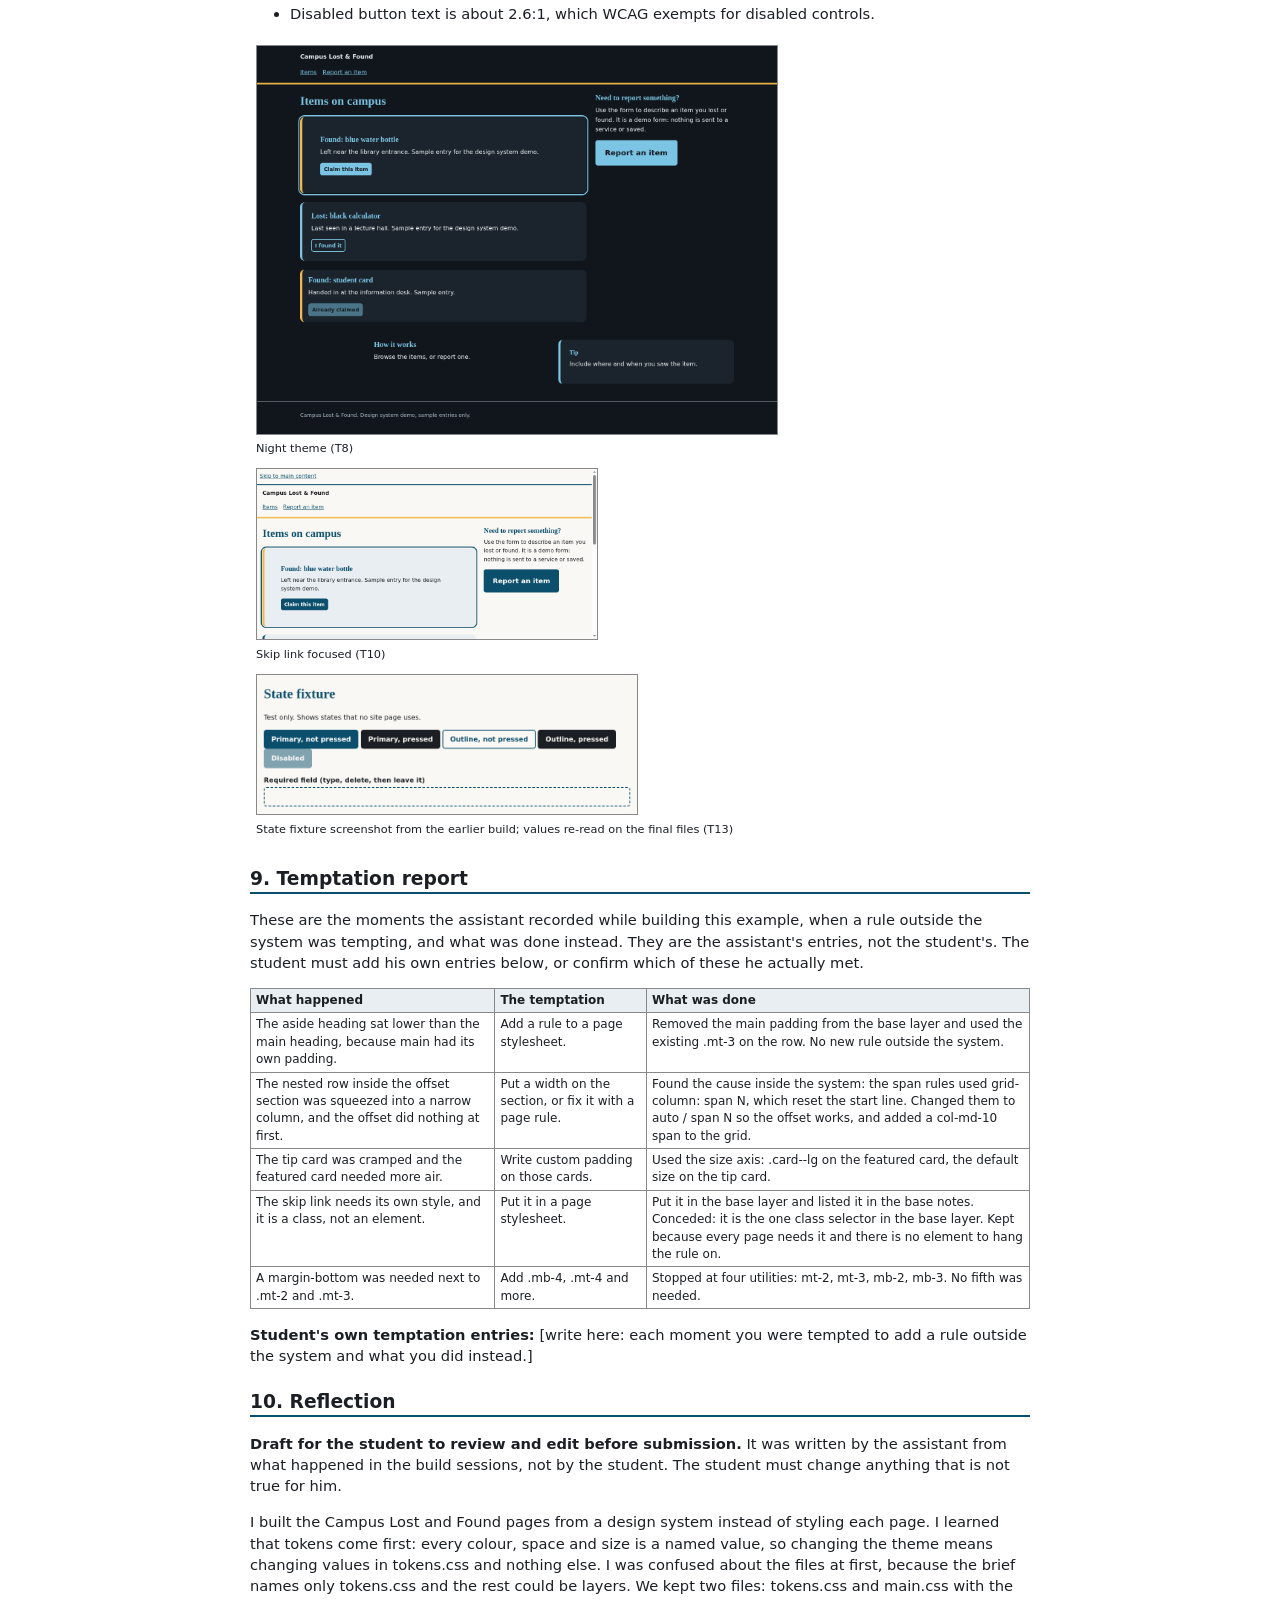
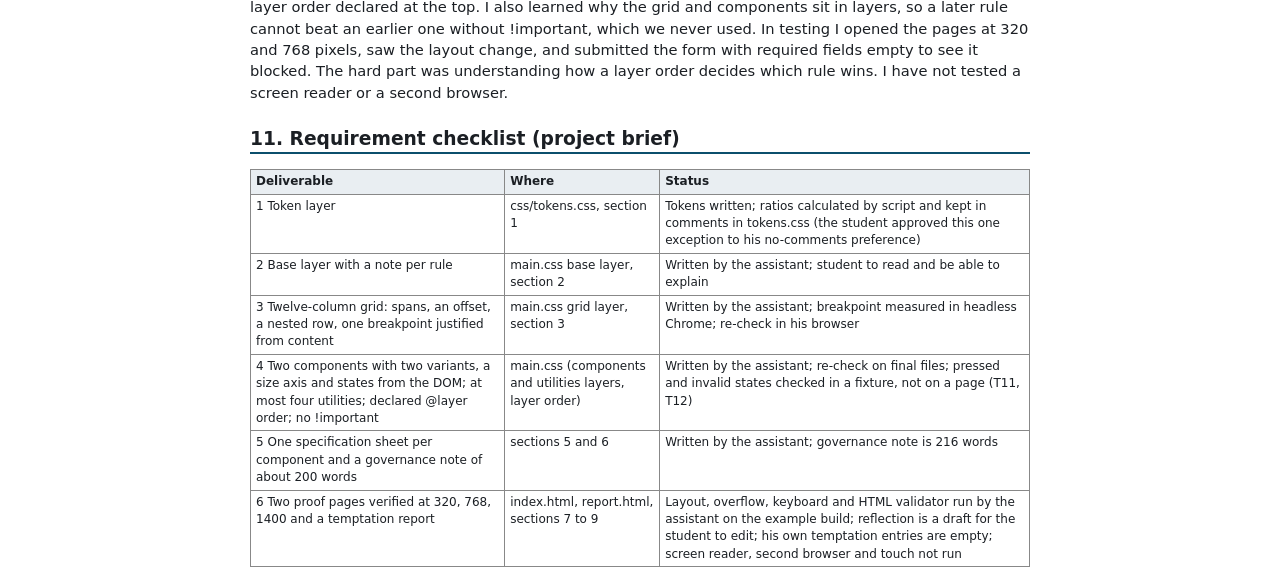
==== commit a9a32a1c: "Update documentation and report" ====
--- a/docs/P3_documentation.html
+++ b/docs/P3_documentation.html
@@ -84,14 +84,14 @@
 <tr><td>T6</td><td>Horizontal overflow at 320, 768, 1400</td><td>scrollWidth 305/320, 753/768, 1385/1400 on both pages (15 px scrollbar): no overflow</td><td>Pass</td></tr>
 <tr><td>T7</td><td>Screenshots of both pages at 320, 768, 1400 read by the assistant</td><td>Readable; aside below main at 320, beside it at 768 and 1400; nested row and offset visible on index</td><td>Pass</td></tr>
 <tr><td>T8</td><td>Theming: data-theme="night" on html, no rule changed</td><td>Body becomes rgb(16,22,28) with text rgb(232,237,241); layout identical (screenshots index_night_1400, report_night_1400)</td><td>Pass</td></tr>
-<tr><td>T9</td><td>Contrast of every pair in the token table</td><td>WCAG formula by script: text pairs 6.51:1 or higher; accent decorative only</td><td>Pass (calculated, not a page audit)</td></tr>
+<tr><td>T9</td><td>Contrast of every colour pair that main.css uses (ink, muted and brand on paper and on surface; brand-text on brand), day and night</td><td>WCAG formula by script. Day: ink 15.61 / 14.18, muted 7.17 / 6.51, brand 8.43 / 7.65, brand-text on brand 8.94. Night: ink 15.44 / 13.34, muted 8.80 / 7.60, brand 9.42 / 8.13, brand-text on brand 9.42. Each ratio is in a comment in tokens.css (brand on surface was missing from the comments until this revision and was added). Accent is decorative only.</td><td>Pass (calculated, not a page audit)</td></tr>
 <tr><td>T10</td><td>Keyboard (Chrome key events): Tab order, outline, Enter on skip link</td><td>Index: skip link, Items, Report an item, Claim this item, I found it, Report an item. Report: skip link, Items, Report an item, name, where, date (three stops), radio, Send demo report, Clear. Each stop had a 3px solid outline, except one internal stop of the date field (the picker button) that reported none. Enter on the skip link: address gains #main-content and main is focused, both pages.</td><td>Pass, with the date-picker stop noted</td></tr>
 <tr><td>T11</td><td>HTML validity (W3C Nu checker)</td><td>index.html and report.html: 0 messages</td><td>Pass</td></tr>
 <tr><td>T12</td><td>CSS validity (W3C Jigsaw, CSS3 + SVG profile)</td><td>main.css: valid, 0 errors, 51 warnings (all "CSS variables are not statically checked"); tokens.css: valid, 0 errors</td><td>Pass</td></tr>
-<tr><td>T13</td><td>States (pressed, invalid, disabled) in tests/state_fixture.html</td><td>Run earlier on the five-file build; the merge changed no rule and the page screenshots were byte-identical, but the fixture was not re-run on the final files</td><td>Not re-run</td></tr>
-<tr><td>T14</td><td>Form behaviour</td><td>Earlier run: the demo form sends nothing to a server, but the page reloads with the entries in the address bar and history; the pages say so</td><td>Not re-run</td></tr></tbody></table>
+<tr><td>T13</td><td>States in tests/state_fixture.html, final files</td><td>Pressed (primary and outline): rgb(250,248,244) on rgb(27,31,36), 15.61:1. Disabled: opacity 0.5. :user-invalid after typing, deleting and leaving the field: matches, border dashed brand colour, 2px.</td><td>Pass (fixture only; no site page uses these states)</td></tr>
+<tr><td>T14</td><td>Form behaviour on report.html, final files</td><td>With an item name typed, submit reloads the page as report.html?item-name=test+bottle&amp;item-where=&amp;item-date=&amp;kind=lost: nothing is sent to a server, but the entries show in the address bar and history. With the required name empty, validation fails and the submit is blocked.</td><td>Pass</td></tr><tr><td>T15</td><td>Literal sizes in main.css</td><td>Spacing values now come from the --space scale: the two 0.25rem values (label margin and the small button vertical padding) were literals and now use calc(var(--space-1) / 2); the rendered result is unchanged (screenshots byte-identical). Literals that remain are not spacing-scale values: border and outline widths (1px, 2px, 3px, 0.25rem header rule, 0.375rem card stripe), outline offset, the container max width, the off-screen skip-link offset and the 48em breakpoint (a media query cannot read a custom property).</td><td>Pass, with these listed exceptions</td></tr></tbody></table>
 <p><b>Not run:</b></p><ul><li>Screen reader: not run.</li><li>Second browser: only Chrome was used by the assistant.</li><li>Real device or touch test: not run.</li><li>Disabled button text is about 2.6:1, which WCAG exempts for disabled controls.</li></ul>
-<figure><img src="shots/index_night_1400.png" alt="index page with night theme" style="max-width:520px"><figcaption>Night theme (T8)</figcaption></figure><figure><img src="shots/index_skiplink_focus.png" alt="skip link focused" style="max-width:340px"><figcaption>Skip link focused (T10)</figcaption></figure><figure><img src="shots/states_fixture.png" alt="state fixture" style="max-width:380px"><figcaption>State fixture, earlier build (T13)</figcaption></figure>
+<figure><img src="shots/index_night_1400.png" alt="index page with night theme" style="max-width:520px"><figcaption>Night theme (T8)</figcaption></figure><figure><img src="shots/index_skiplink_focus.png" alt="skip link focused" style="max-width:340px"><figcaption>Skip link focused (T10)</figcaption></figure><figure><img src="shots/states_fixture.png" alt="state fixture" style="max-width:380px"><figcaption>State fixture screenshot from the earlier build; values re-read on the final files (T13)</figcaption></figure>
 <h2>9. Temptation report</h2>
 <p>These are the moments the assistant recorded while building this example, when a rule outside the system was tempting, and what was done instead. They are the assistant's entries, not the student's. The student must add his own entries below, or confirm which of these he actually met.</p>
 <table><thead><tr><th>What happened</th><th>The temptation</th><th>What was done</th></tr></thead><tbody><tr><td>The aside heading sat lower than the main heading, because main had its own padding.</td><td>Add a rule to a page stylesheet.</td><td>Removed the main padding from the base layer and used the existing .mt-3 on the row. No new rule outside the system.</td></tr><tr><td>The nested row inside the offset section was squeezed into a narrow column, and the offset did nothing at first.</td><td>Put a width on the section, or fix it with a page rule.</td><td>Found the cause inside the system: the span rules used grid-column: span N, which reset the start line. Changed them to auto / span N so the offset works, and added a col-md-10 span to the grid.</td></tr><tr><td>The tip card was cramped and the featured card needed more air.</td><td>Write custom padding on those cards.</td><td>Used the size axis: .card--lg on the featured card, the default size on the tip card.</td></tr><tr><td>The skip link needs its own style, and it is a class, not an element.</td><td>Put it in a page stylesheet.</td><td>Put it in the base layer and listed it in the base notes. Conceded: it is the one class selector in the base layer. Kept because every page needs it and there is no element to hang the rule on.</td></tr><tr><td>A margin-bottom was needed next to .mt-2 and .mt-3.</td><td>Add .mb-4, .mt-4 and more.</td><td>Stopped at four utilities: mt-2, mt-3, mb-2, mb-3. No fifth was needed.</td></tr></tbody></table>
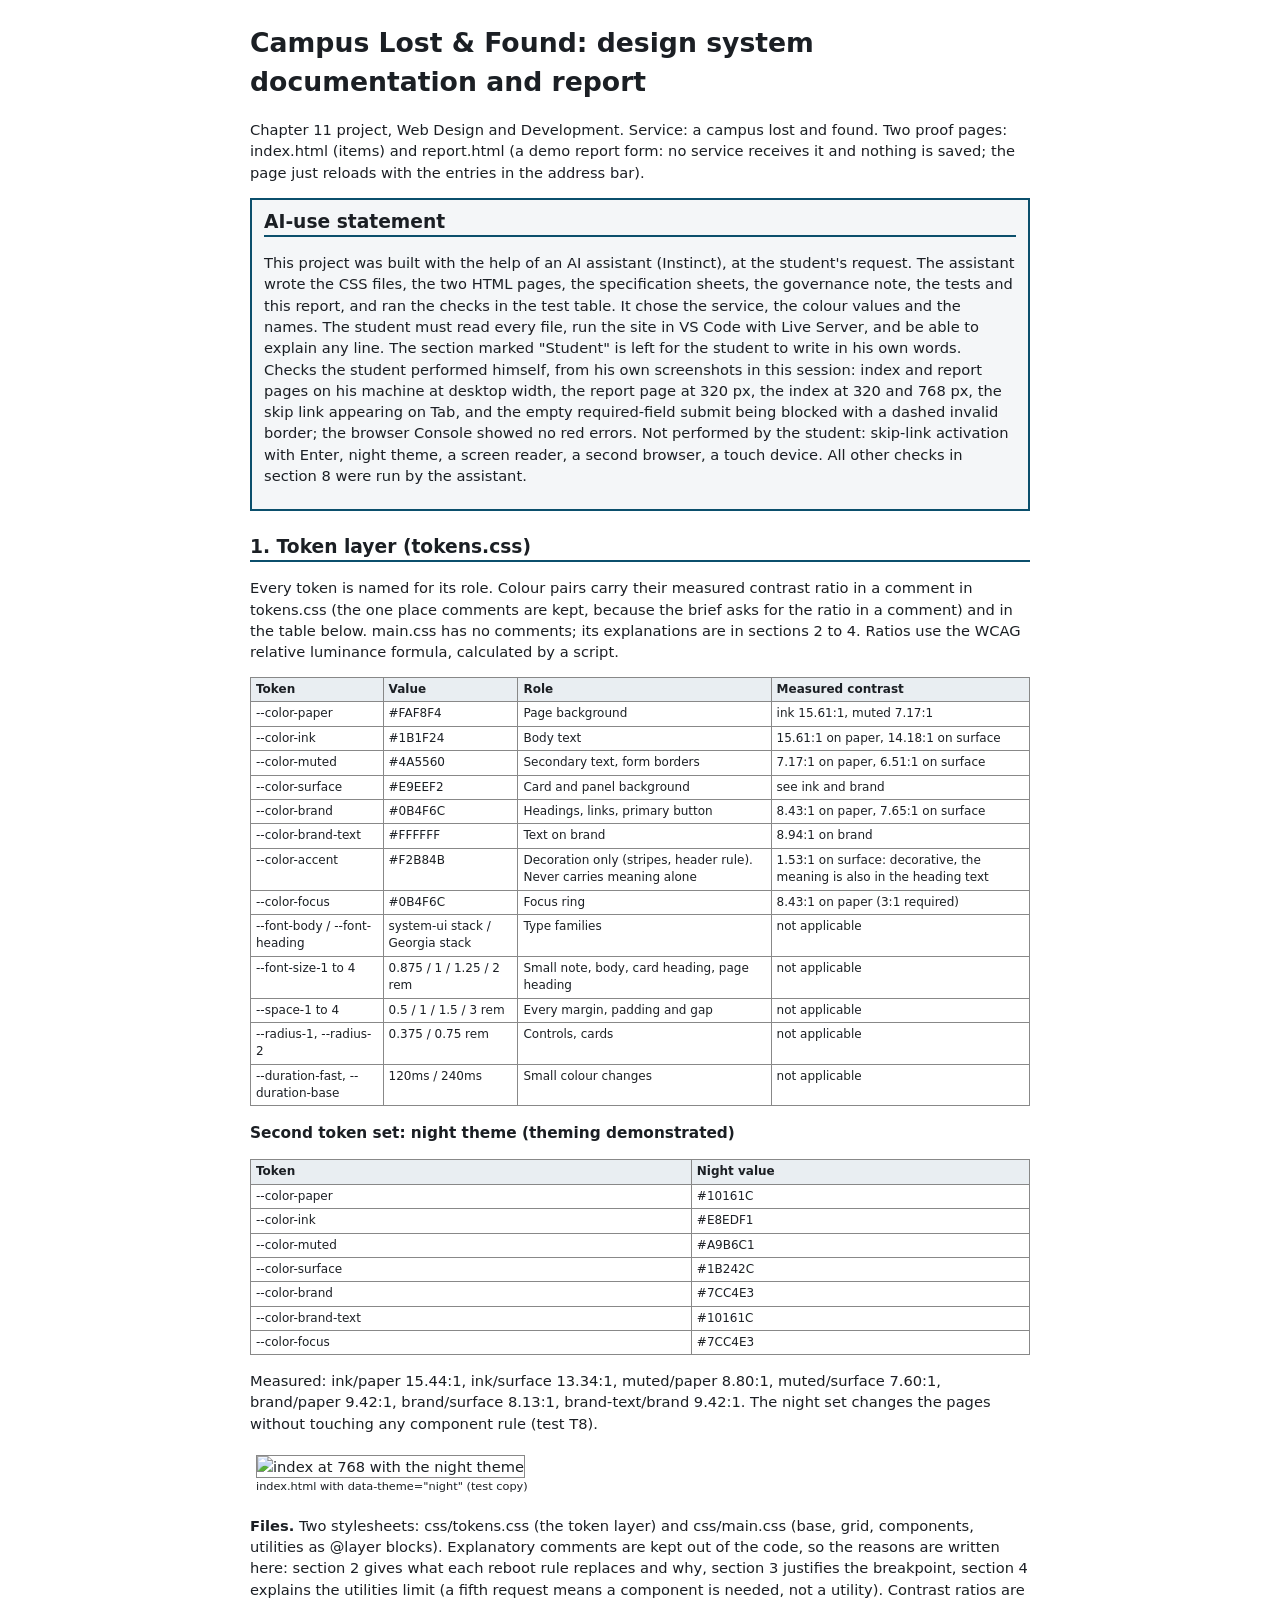
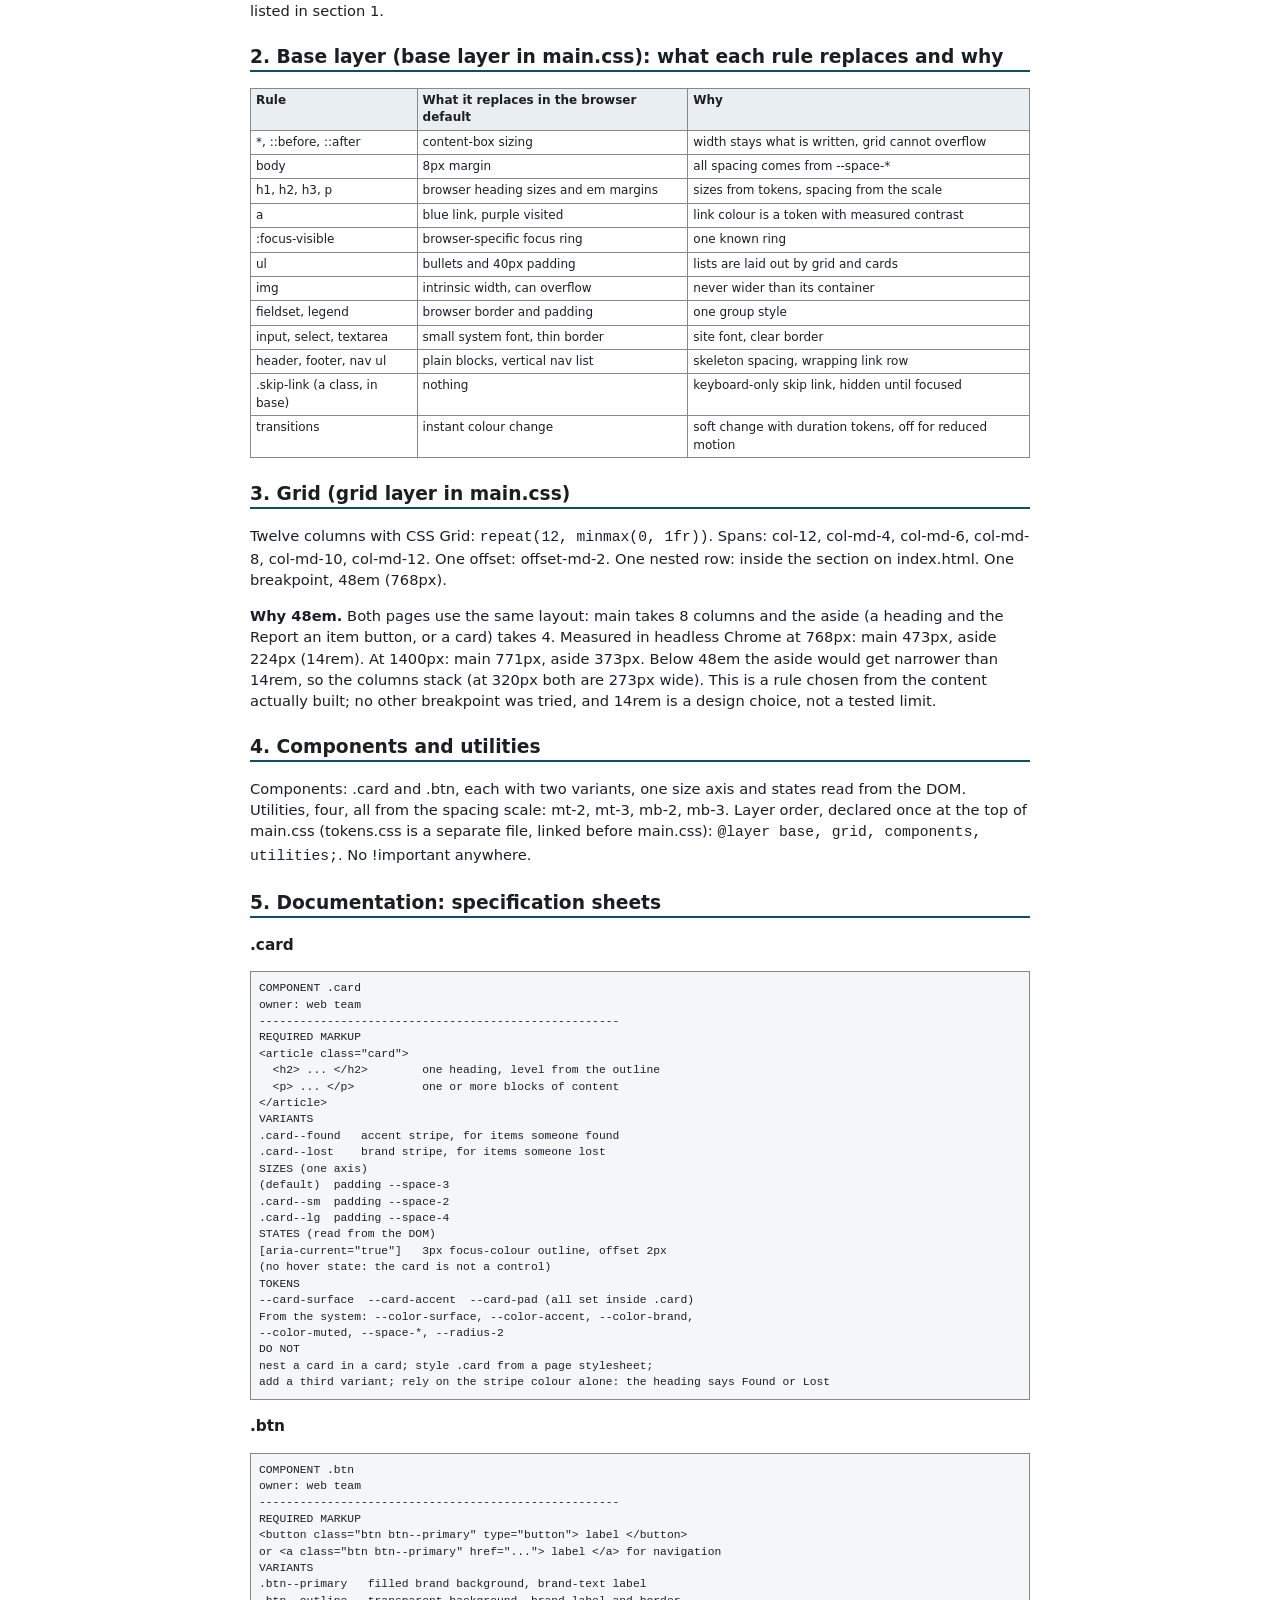
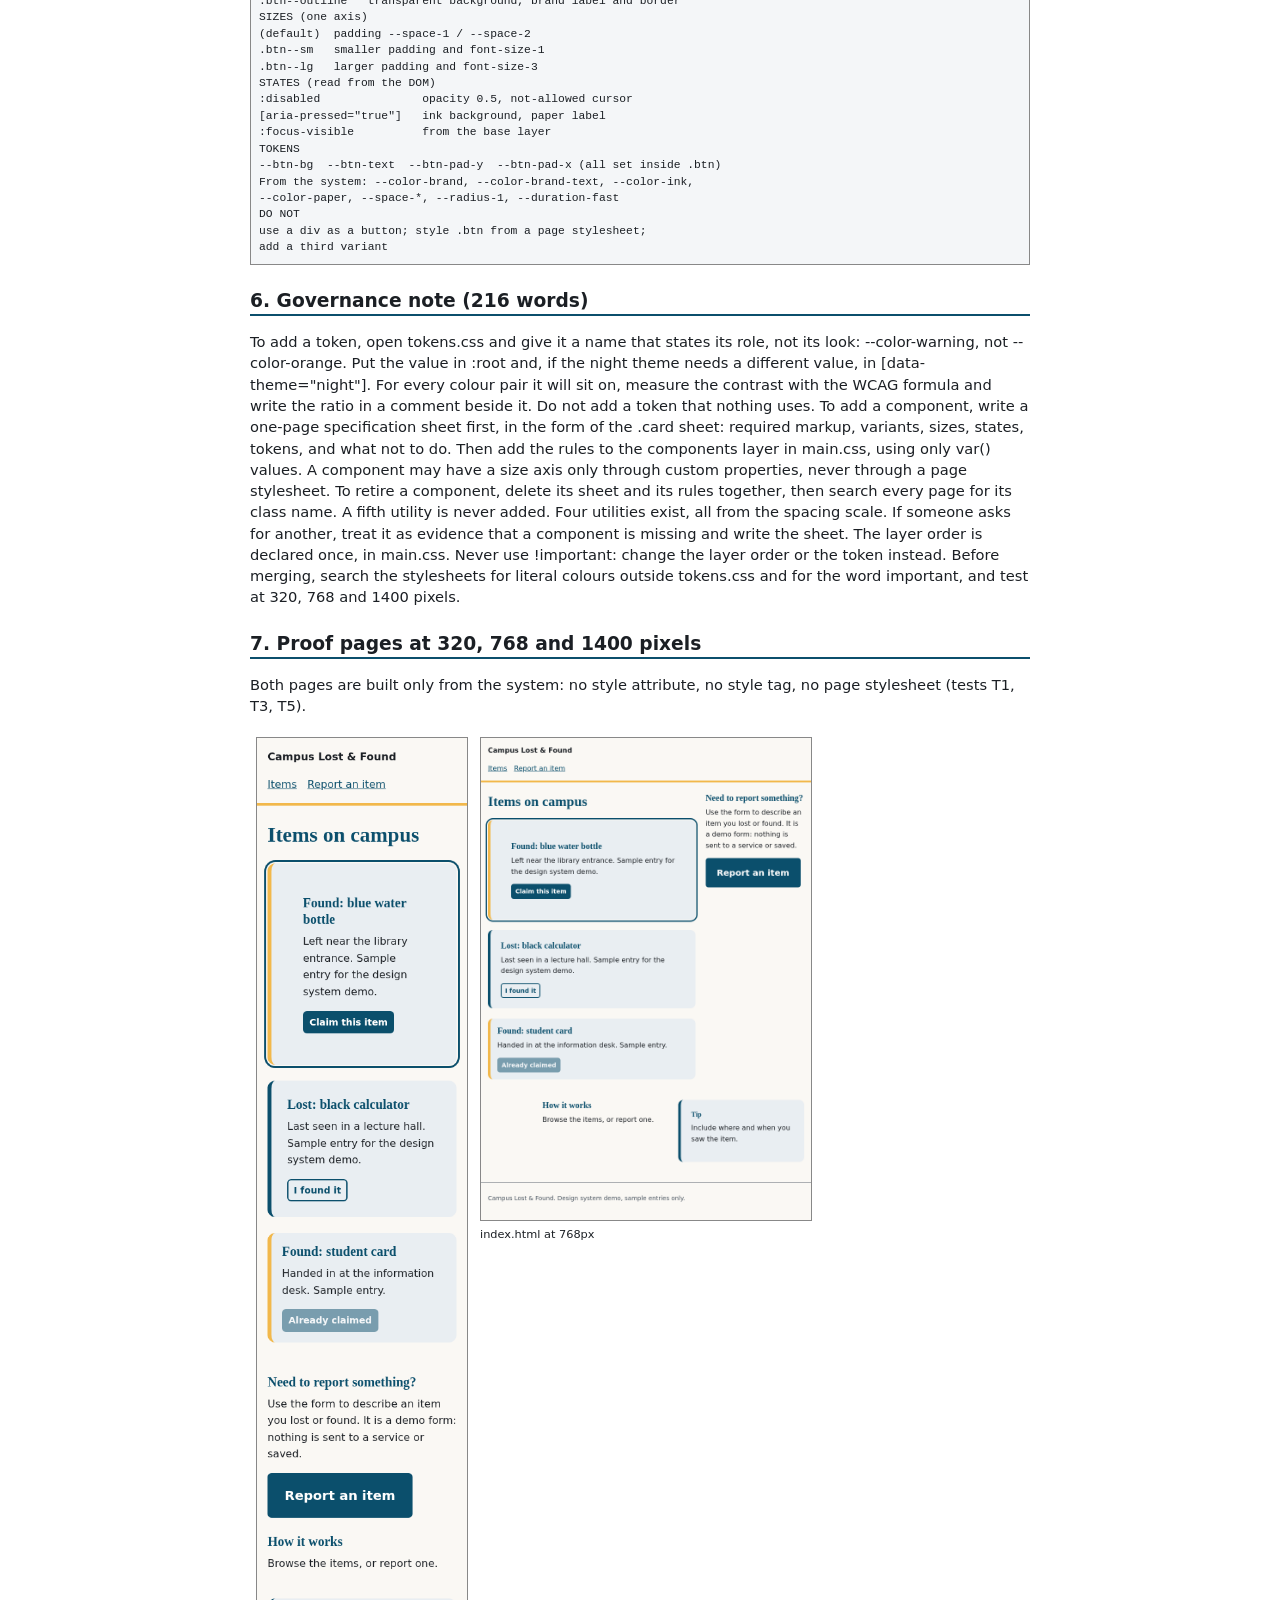
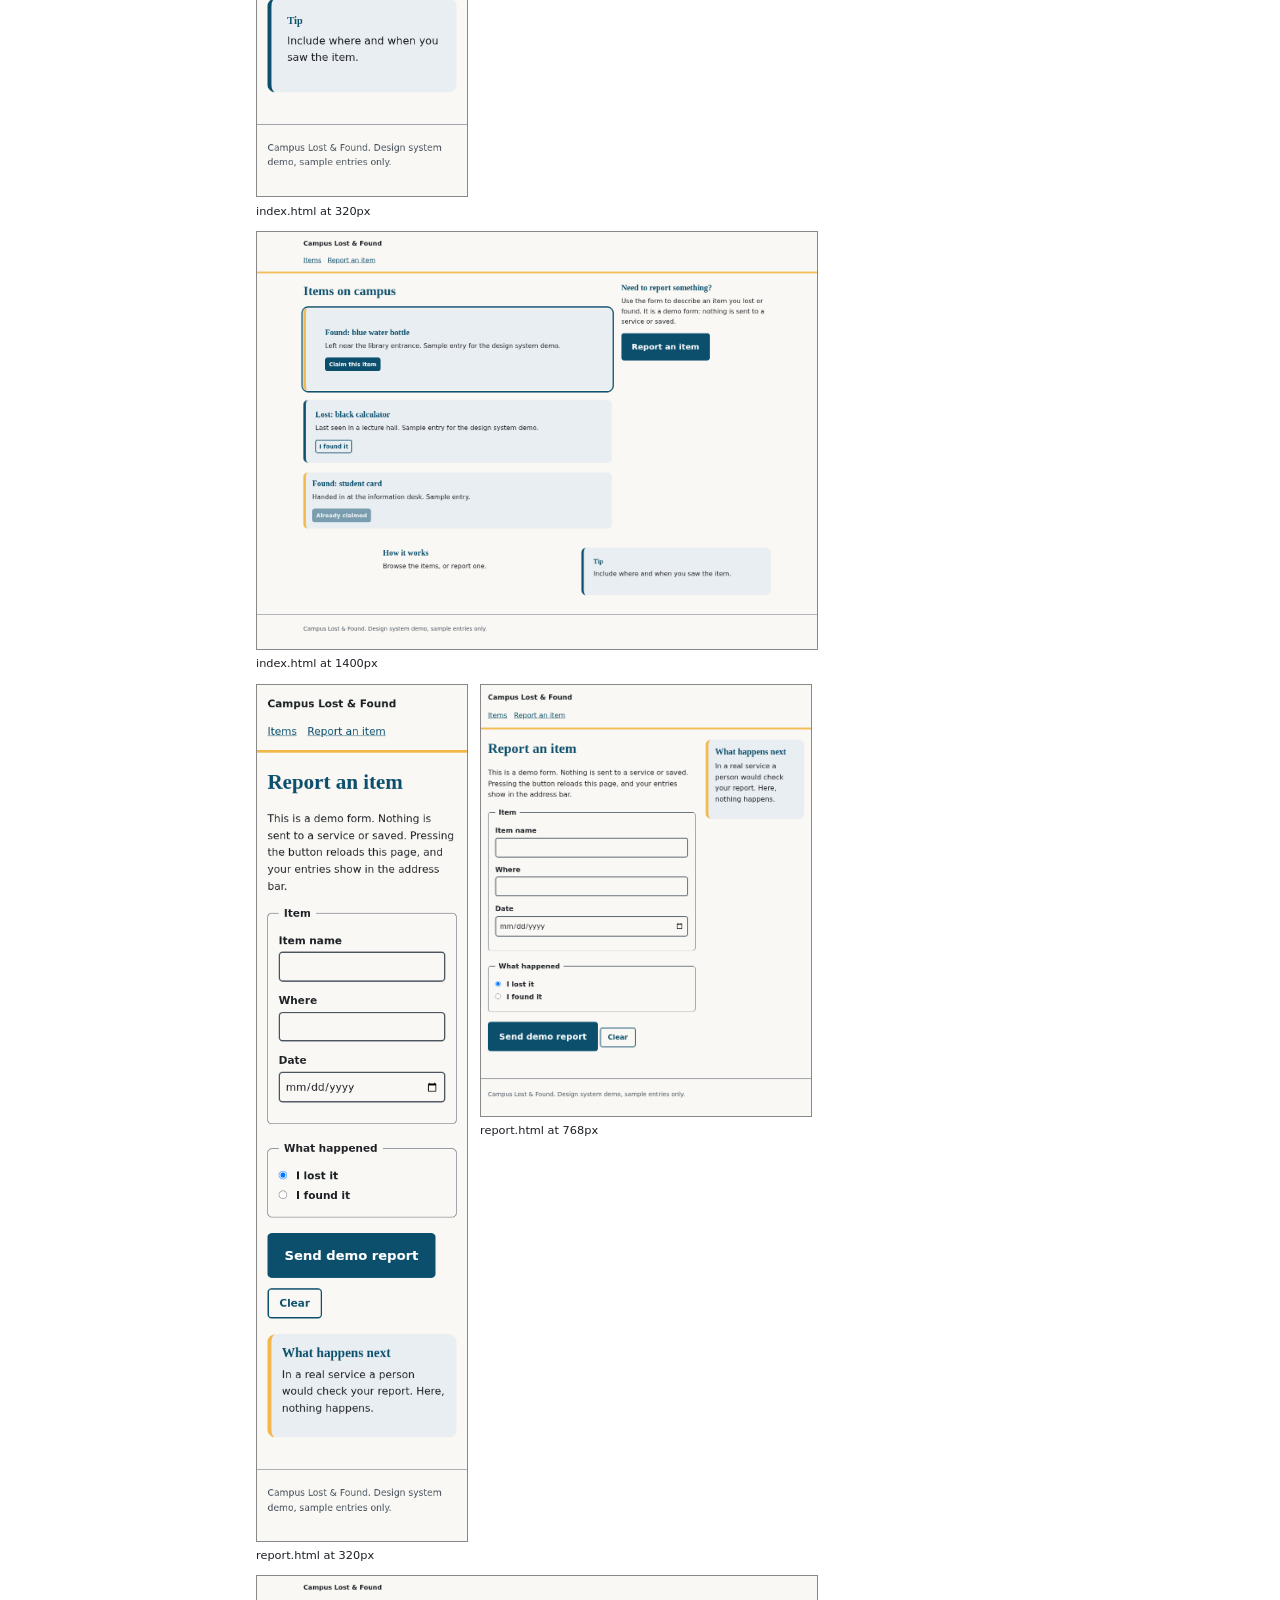
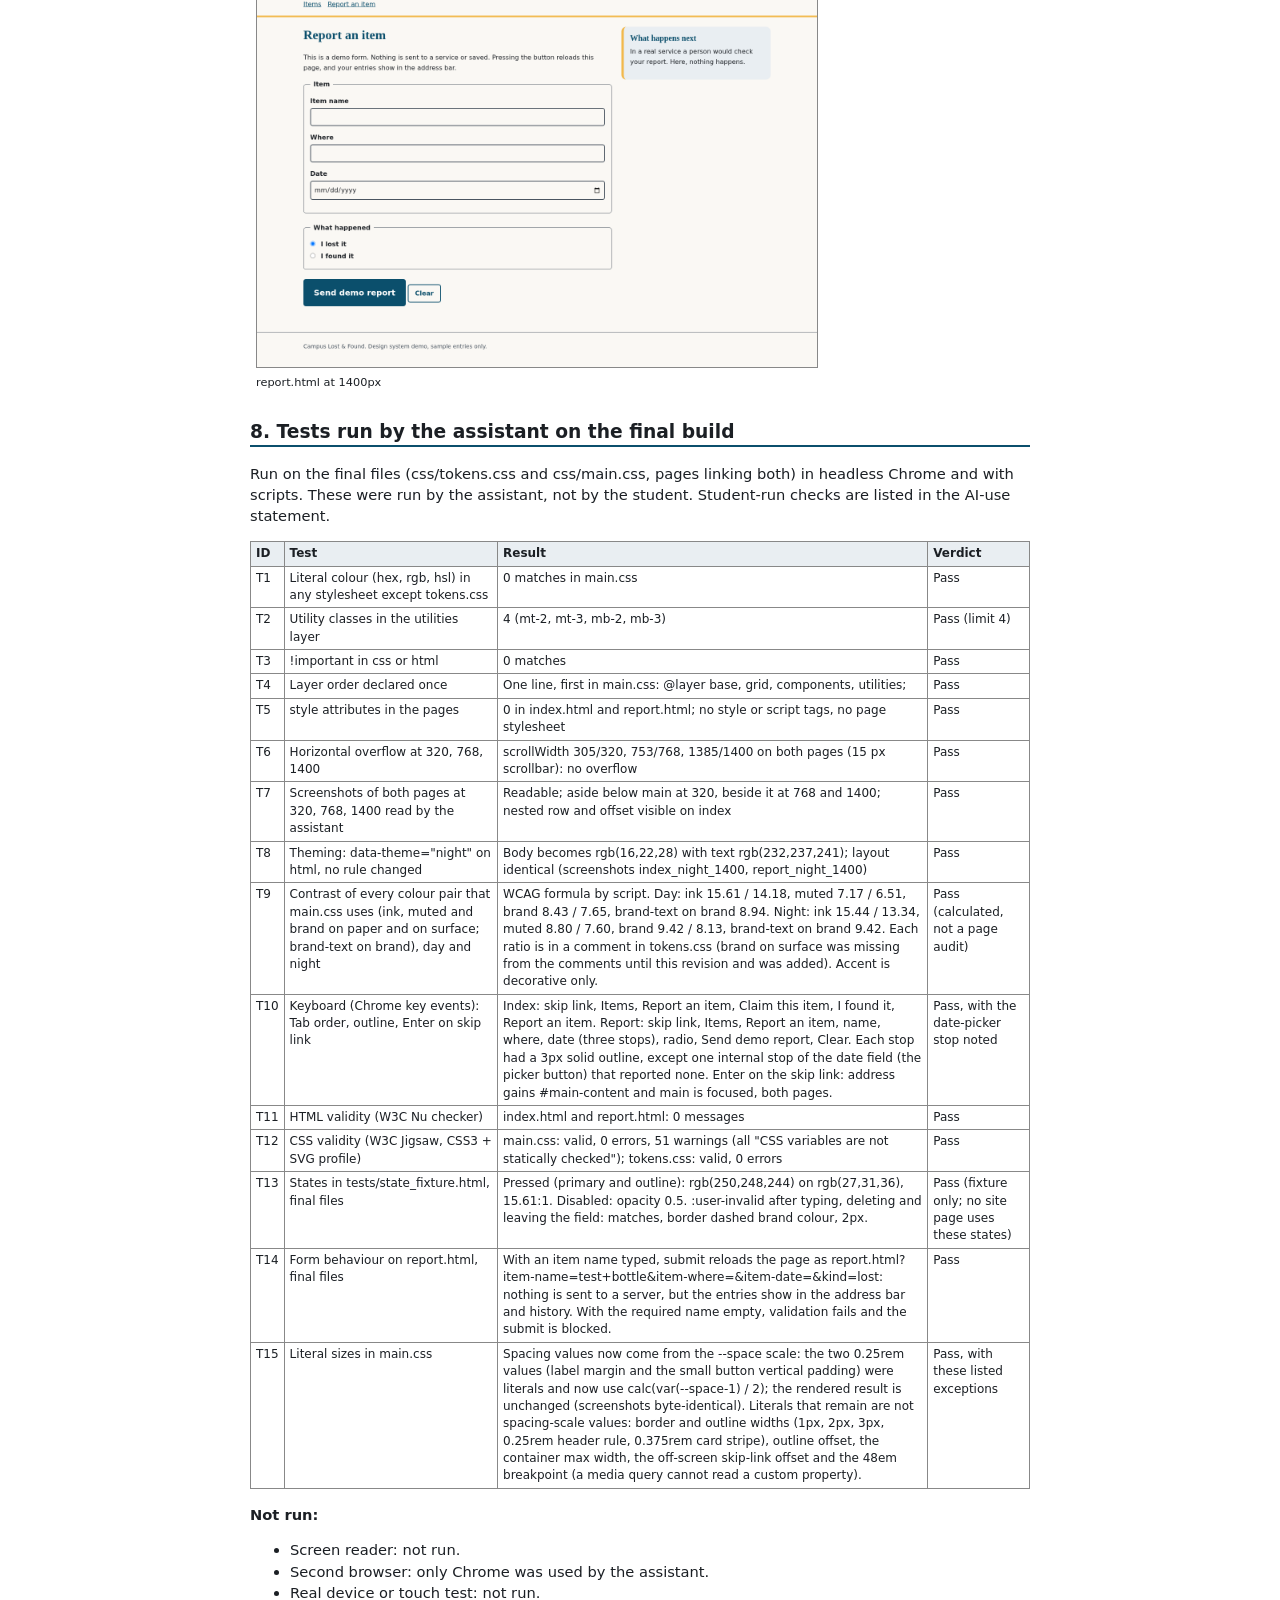
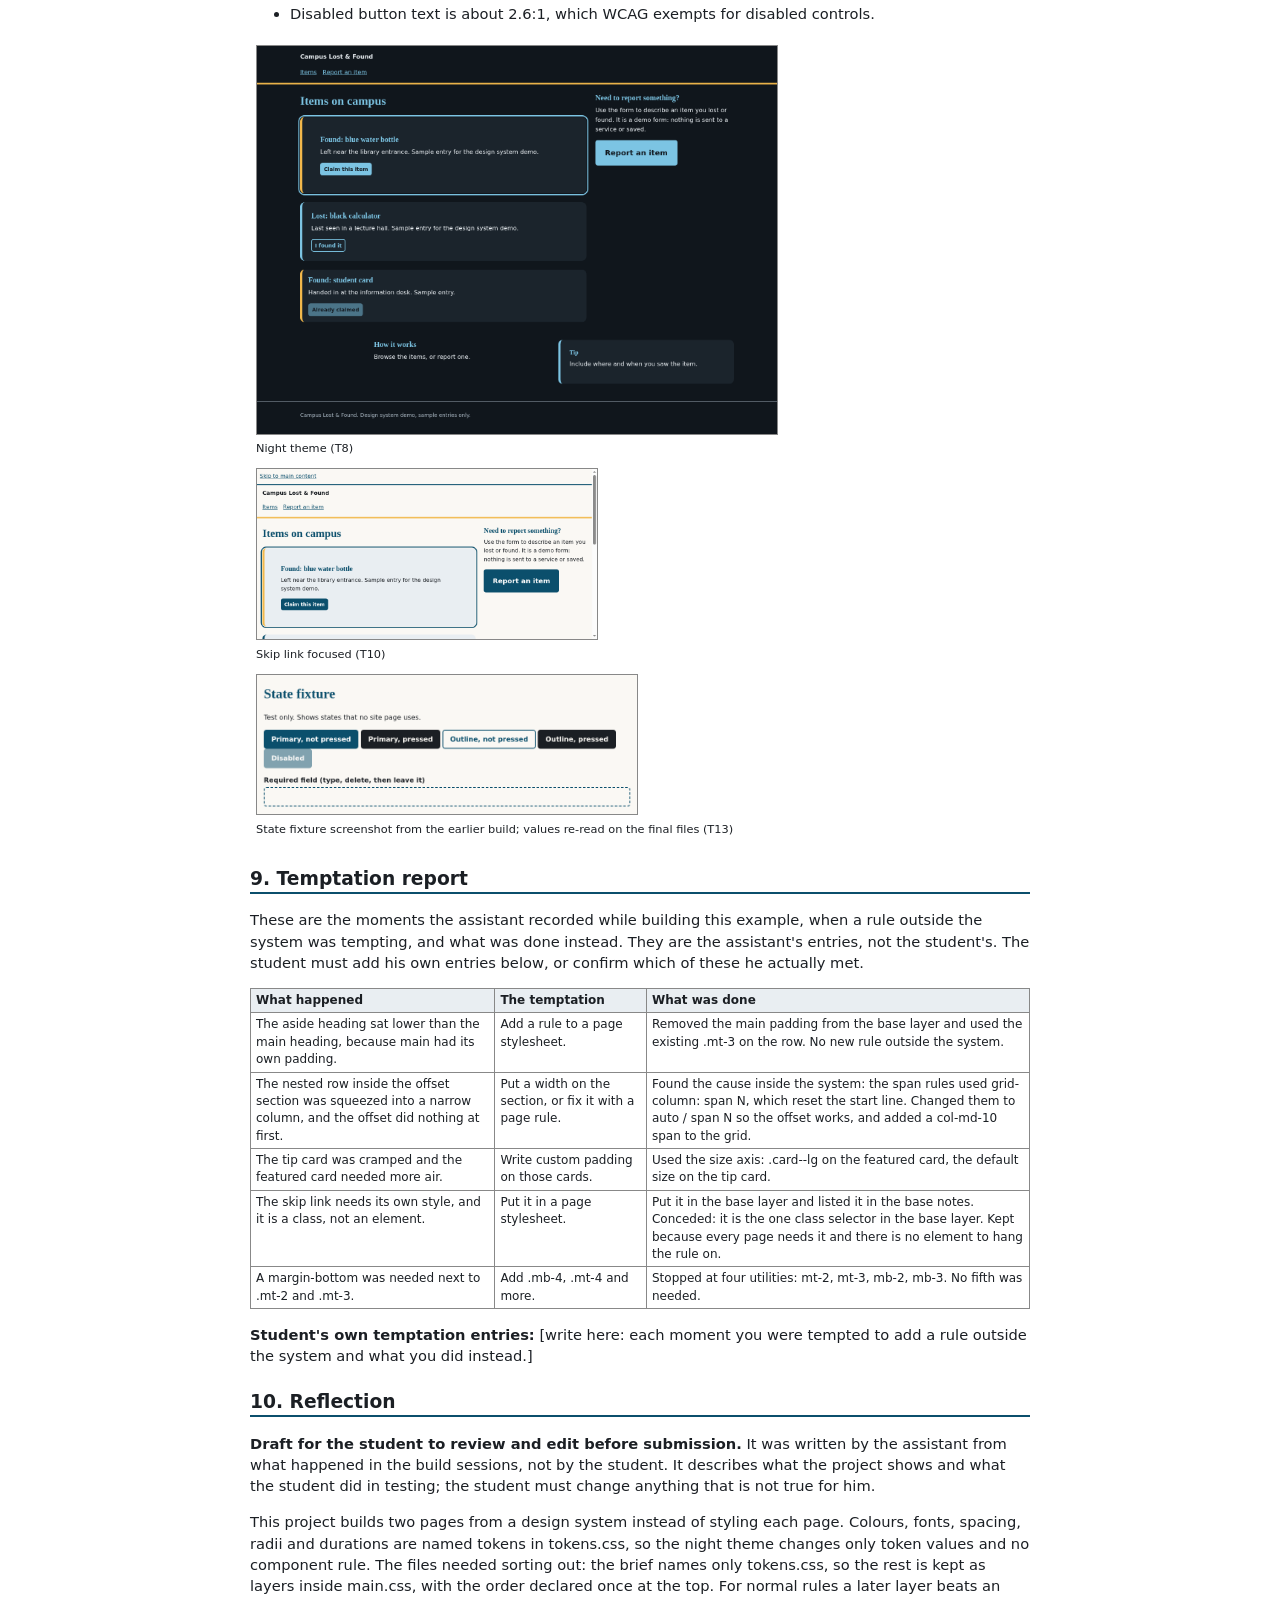
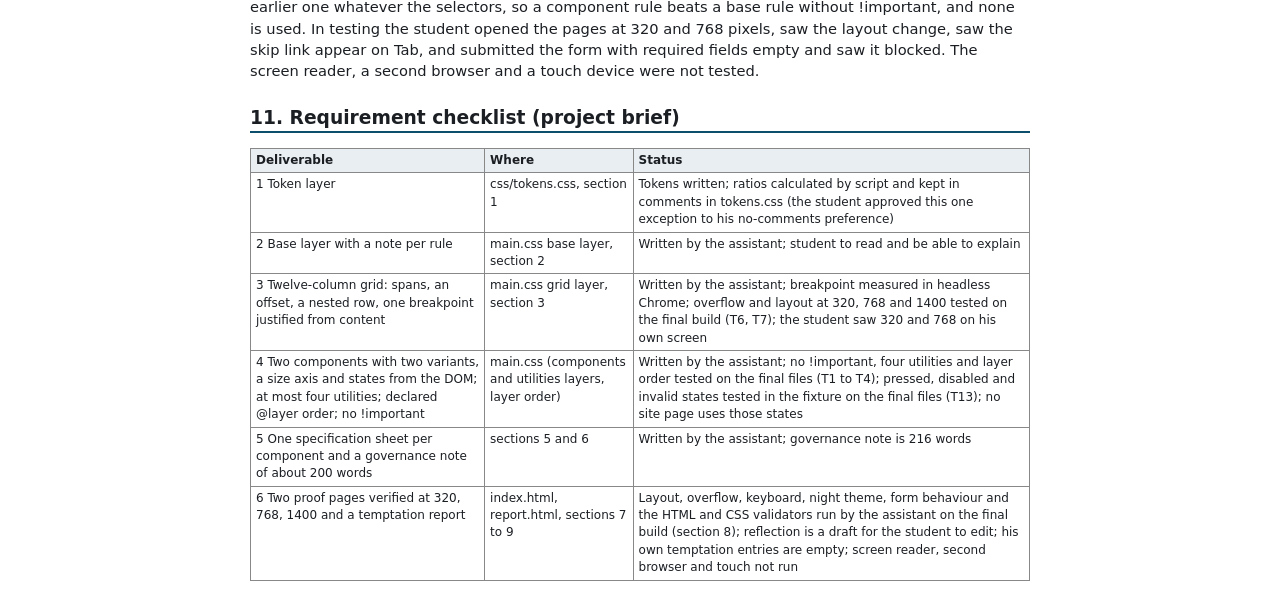
==== commit 0cb9e5be: "Correct reflection, checklist references and test rows" ====
--- a/docs/P3_documentation.html
+++ b/docs/P3_documentation.html
@@ -97,7 +97,7 @@
 <table><thead><tr><th>What happened</th><th>The temptation</th><th>What was done</th></tr></thead><tbody><tr><td>The aside heading sat lower than the main heading, because main had its own padding.</td><td>Add a rule to a page stylesheet.</td><td>Removed the main padding from the base layer and used the existing .mt-3 on the row. No new rule outside the system.</td></tr><tr><td>The nested row inside the offset section was squeezed into a narrow column, and the offset did nothing at first.</td><td>Put a width on the section, or fix it with a page rule.</td><td>Found the cause inside the system: the span rules used grid-column: span N, which reset the start line. Changed them to auto / span N so the offset works, and added a col-md-10 span to the grid.</td></tr><tr><td>The tip card was cramped and the featured card needed more air.</td><td>Write custom padding on those cards.</td><td>Used the size axis: .card--lg on the featured card, the default size on the tip card.</td></tr><tr><td>The skip link needs its own style, and it is a class, not an element.</td><td>Put it in a page stylesheet.</td><td>Put it in the base layer and listed it in the base notes. Conceded: it is the one class selector in the base layer. Kept because every page needs it and there is no element to hang the rule on.</td></tr><tr><td>A margin-bottom was needed next to .mt-2 and .mt-3.</td><td>Add .mb-4, .mt-4 and more.</td><td>Stopped at four utilities: mt-2, mt-3, mb-2, mb-3. No fifth was needed.</td></tr></tbody></table>
 <p><b>Student's own temptation entries:</b> [write here: each moment you were tempted to add a rule outside the system and what you did instead.]</p>
 <h2>10. Reflection</h2>
-<p><b>Draft for the student to review and edit before submission.</b> It was written by the assistant from what happened in the build sessions, not by the student. The student must change anything that is not true for him.</p><p>I built the Campus Lost and Found pages from a design system instead of styling each page. I learned that tokens come first: every colour, space and size is a named value, so changing the theme means changing values in tokens.css and nothing else. I was confused about the files at first, because the brief names only tokens.css and the rest could be layers. We kept two files: tokens.css and main.css with the layer order declared at the top. I also learned why the grid and components sit in layers, so a later rule cannot beat an earlier one without !important, which we never used. In testing I opened the pages at 320 and 768 pixels, saw the layout change, and submitted the form with required fields empty to see it blocked. The hard part was understanding how a layer order decides which rule wins. I have not tested a screen reader or a second browser.</p>
+<p><b>Draft for the student to review and edit before submission.</b> It was written by the assistant from what happened in the build sessions, not by the student. It describes what the project shows and what the student did in testing; the student must change anything that is not true for him.</p><p>This project builds two pages from a design system instead of styling each page. Colours, fonts, spacing, radii and durations are named tokens in tokens.css, so the night theme changes only token values and no component rule. The files needed sorting out: the brief names only tokens.css, so the rest is kept as layers inside main.css, with the order declared once at the top. For normal rules a later layer beats an earlier one whatever the selectors, so a component rule beats a base rule without !important, and none is used. In testing the student opened the pages at 320 and 768 pixels, saw the layout change, saw the skip link appear on Tab, and submitted the form with required fields empty and saw it blocked. The screen reader, a second browser and a touch device were not tested.</p>
 <h2>11. Requirement checklist (project brief)</h2>
-<table><thead><tr><th>Deliverable</th><th>Where</th><th>Status</th></tr></thead><tbody><tr><td>1 Token layer</td><td>css/tokens.css, section 1</td><td>Tokens written; ratios calculated by script and kept in comments in tokens.css (the student approved this one exception to his no-comments preference)</td></tr><tr><td>2 Base layer with a note per rule</td><td>main.css base layer, section 2</td><td>Written by the assistant; student to read and be able to explain</td></tr><tr><td>3 Twelve-column grid: spans, an offset, a nested row, one breakpoint justified from content</td><td>main.css grid layer, section 3</td><td>Written by the assistant; breakpoint measured in headless Chrome; re-check in his browser</td></tr><tr><td>4 Two components with two variants, a size axis and states from the DOM; at most four utilities; declared @layer order; no !important</td><td>main.css (components and utilities layers, layer order)</td><td>Written by the assistant; re-check on final files; pressed and invalid states checked in a fixture, not on a page (T11, T12)</td></tr><tr><td>5 One specification sheet per component and a governance note of about 200 words</td><td>sections 5 and 6</td><td>Written by the assistant; governance note is 216 words</td></tr><tr><td>6 Two proof pages verified at 320, 768, 1400 and a temptation report</td><td>index.html, report.html, sections 7 to 9</td><td>Layout, overflow, keyboard and HTML validator run by the assistant on the example build; reflection is a draft for the student to edit; his own temptation entries are empty; screen reader, second browser and touch not run</td></tr></tbody></table>
+<table><thead><tr><th>Deliverable</th><th>Where</th><th>Status</th></tr></thead><tbody><tr><td>1 Token layer</td><td>css/tokens.css, section 1</td><td>Tokens written; ratios calculated by script and kept in comments in tokens.css (the student approved this one exception to his no-comments preference)</td></tr><tr><td>2 Base layer with a note per rule</td><td>main.css base layer, section 2</td><td>Written by the assistant; student to read and be able to explain</td></tr><tr><td>3 Twelve-column grid: spans, an offset, a nested row, one breakpoint justified from content</td><td>main.css grid layer, section 3</td><td>Written by the assistant; breakpoint measured in headless Chrome; overflow and layout at 320, 768 and 1400 tested on the final build (T6, T7); the student saw 320 and 768 on his own screen</td></tr><tr><td>4 Two components with two variants, a size axis and states from the DOM; at most four utilities; declared @layer order; no !important</td><td>main.css (components and utilities layers, layer order)</td><td>Written by the assistant; no !important, four utilities and layer order tested on the final files (T1 to T4); pressed, disabled and invalid states tested in the fixture on the final files (T13); no site page uses those states</td></tr><tr><td>5 One specification sheet per component and a governance note of about 200 words</td><td>sections 5 and 6</td><td>Written by the assistant; governance note is 216 words</td></tr><tr><td>6 Two proof pages verified at 320, 768, 1400 and a temptation report</td><td>index.html, report.html, sections 7 to 9</td><td>Layout, overflow, keyboard, night theme, form behaviour and the HTML and CSS validators run by the assistant on the final build (section 8); reflection is a draft for the student to edit; his own temptation entries are empty; screen reader, second browser and touch not run</td></tr></tbody></table>
 </body></html>
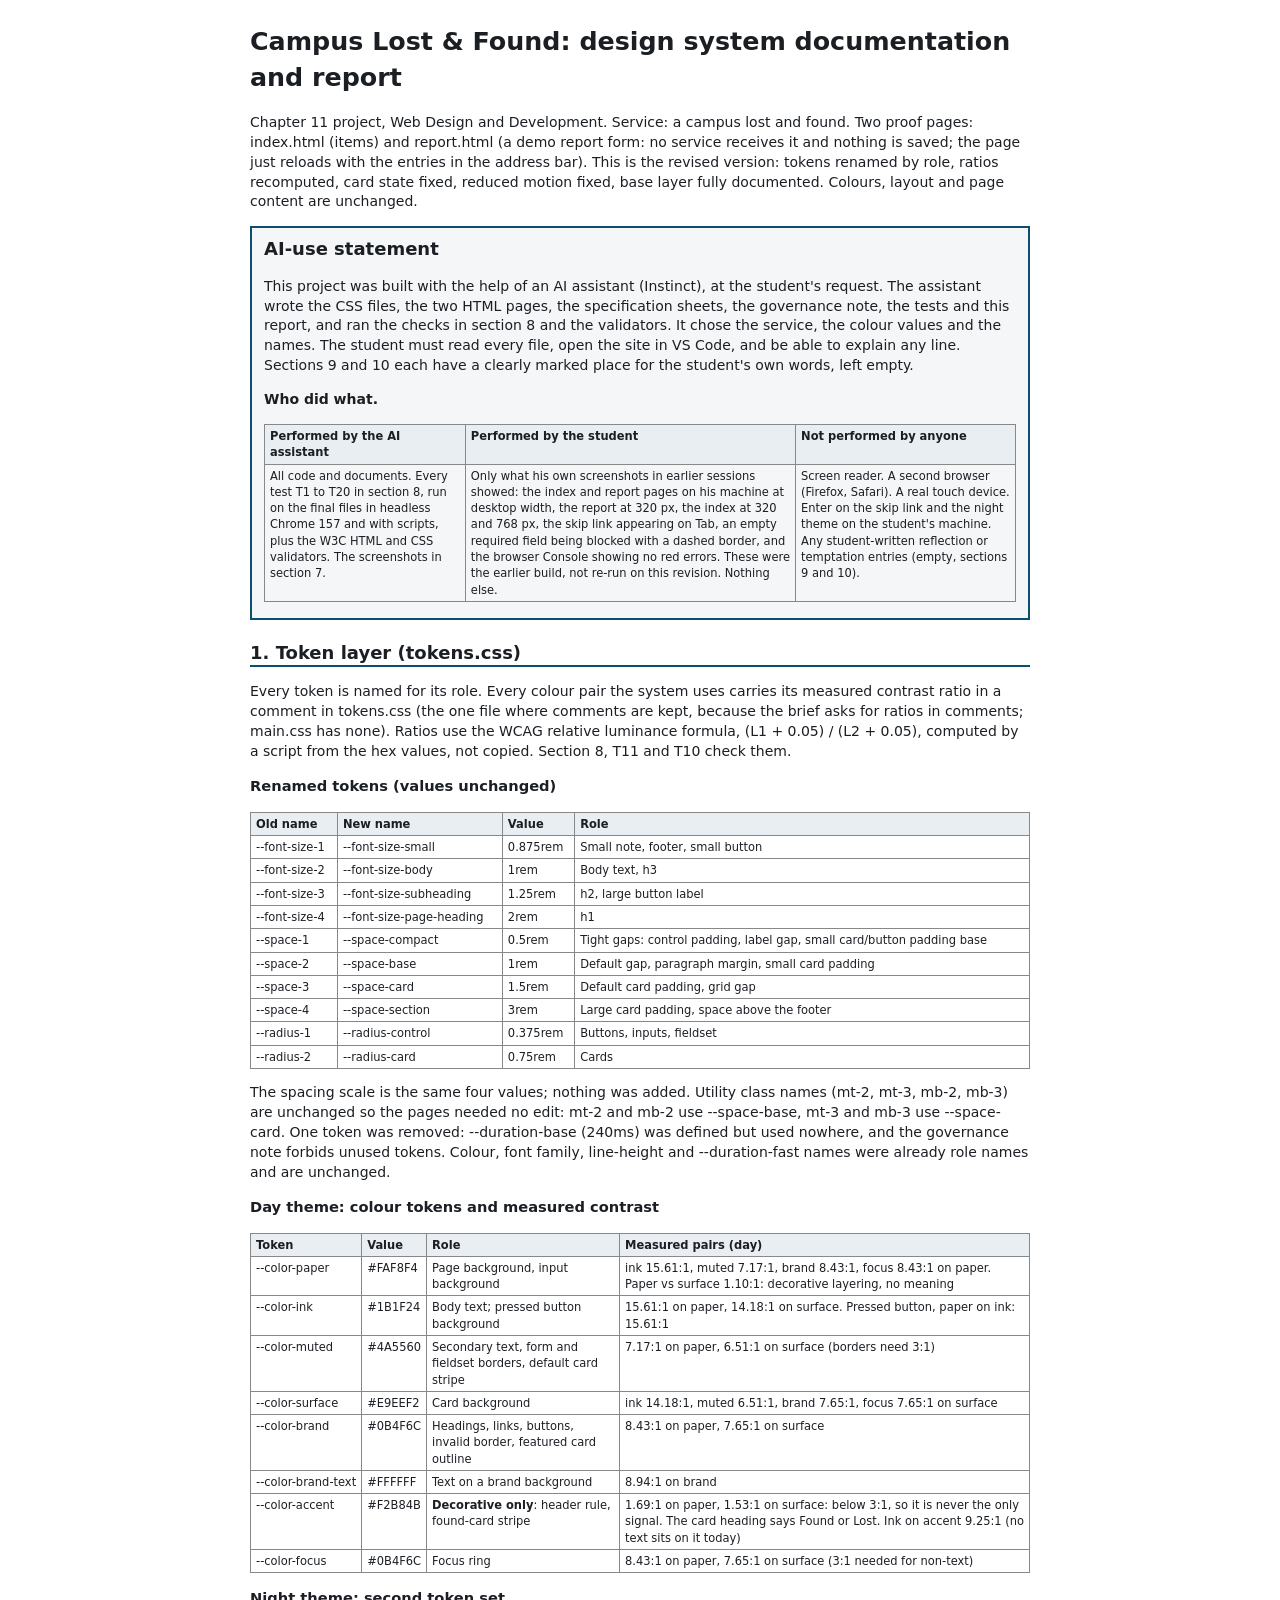
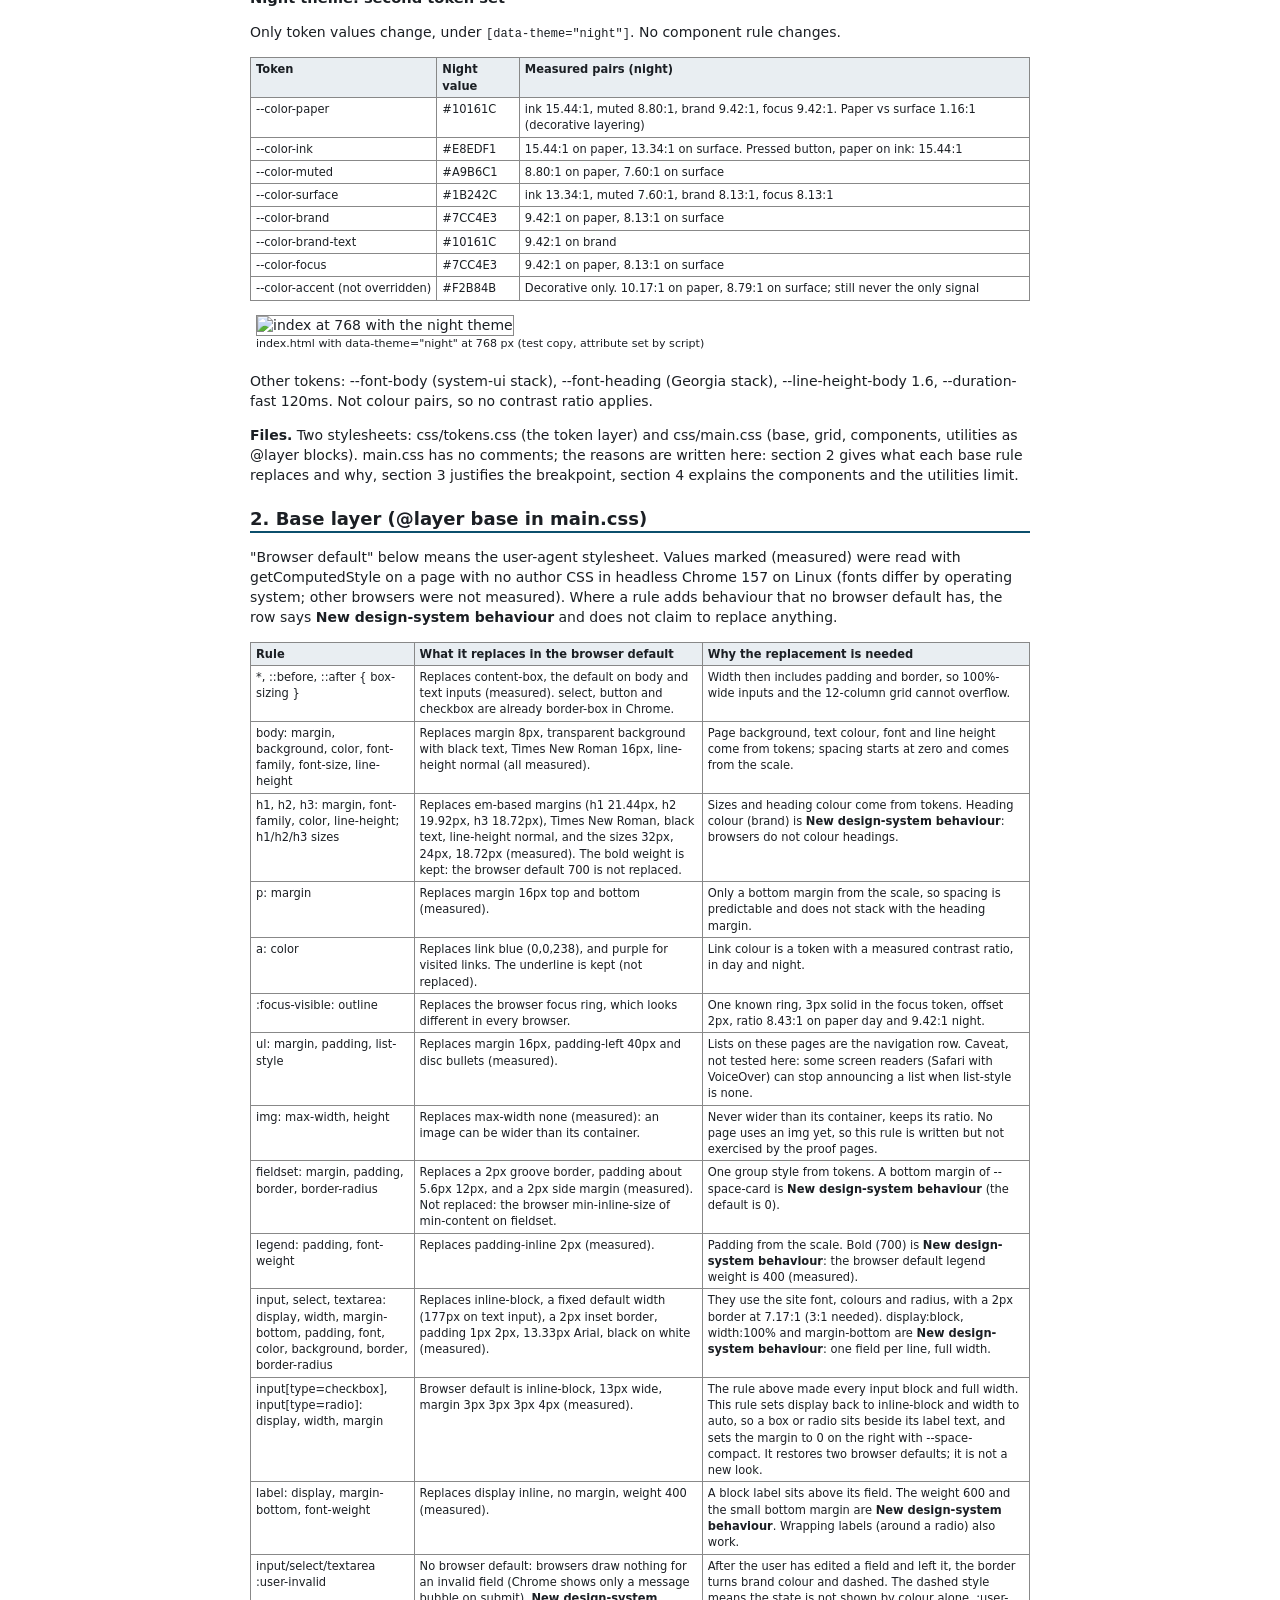
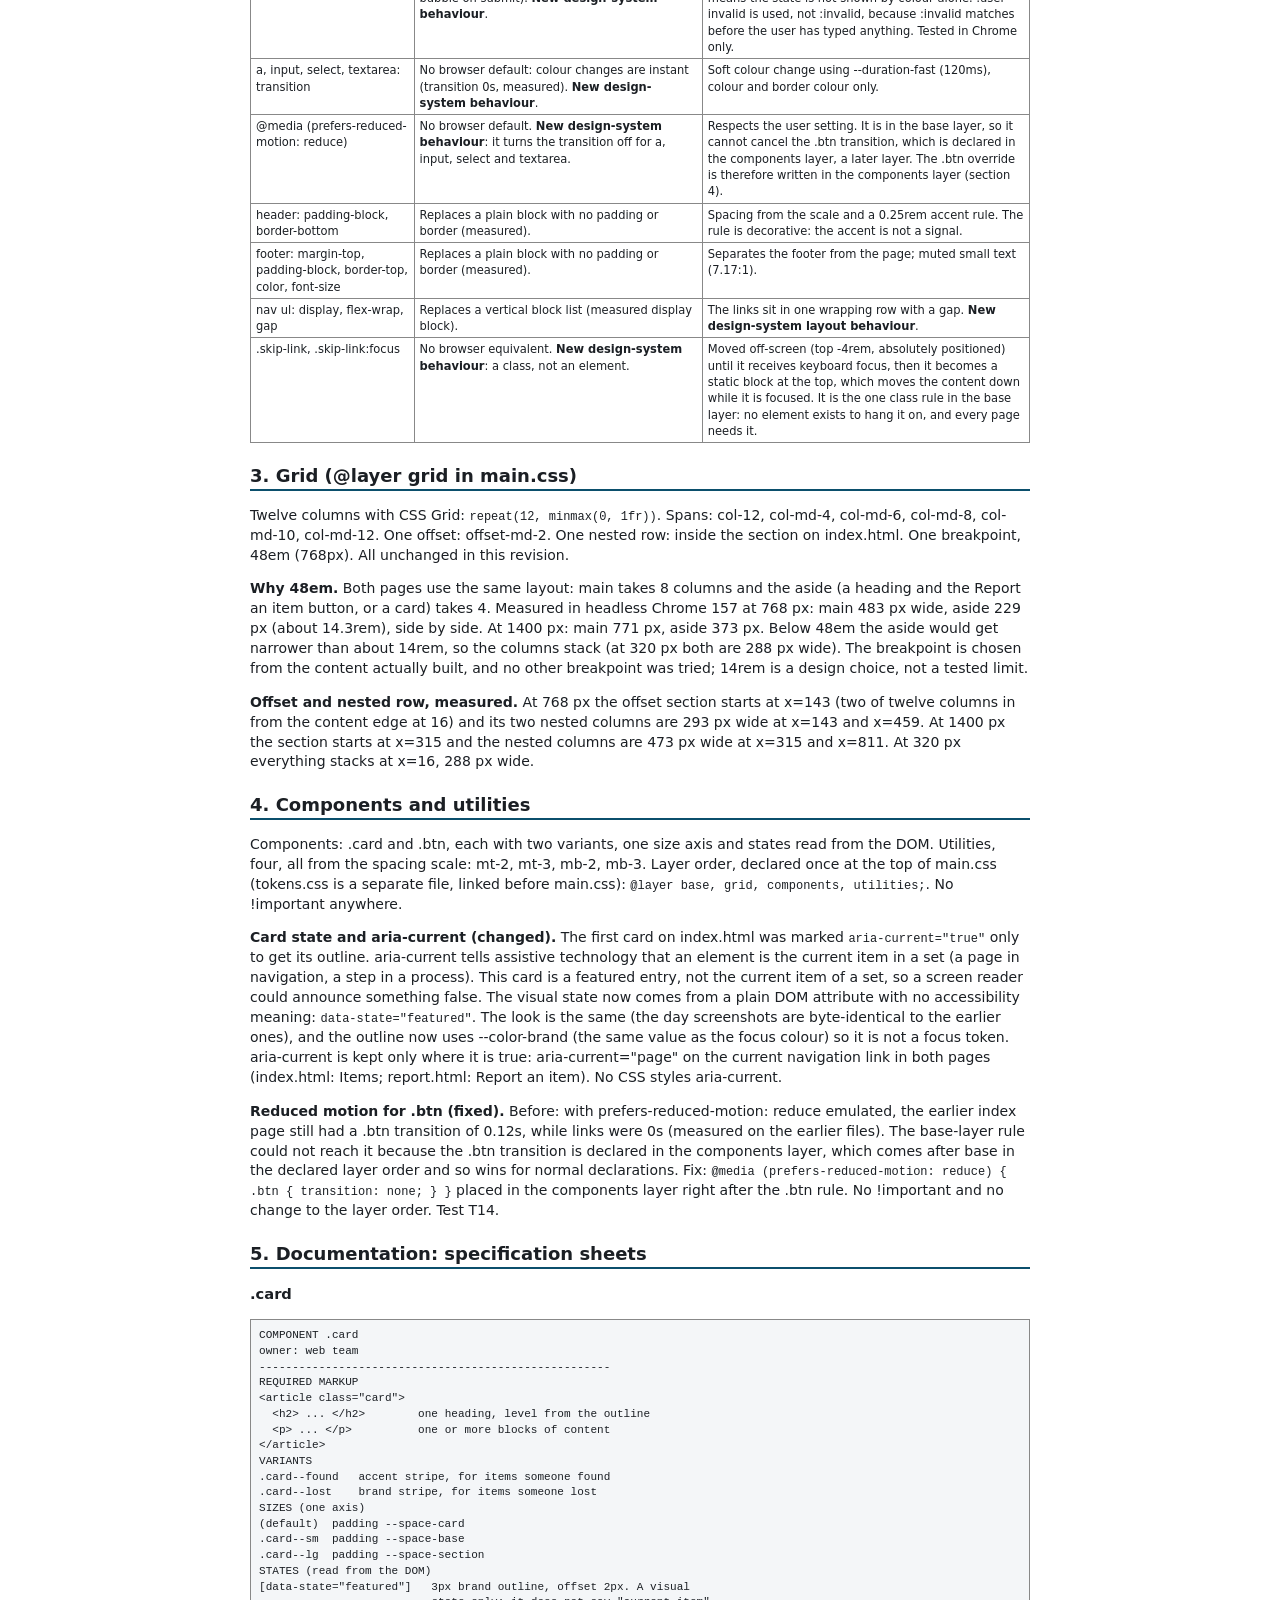
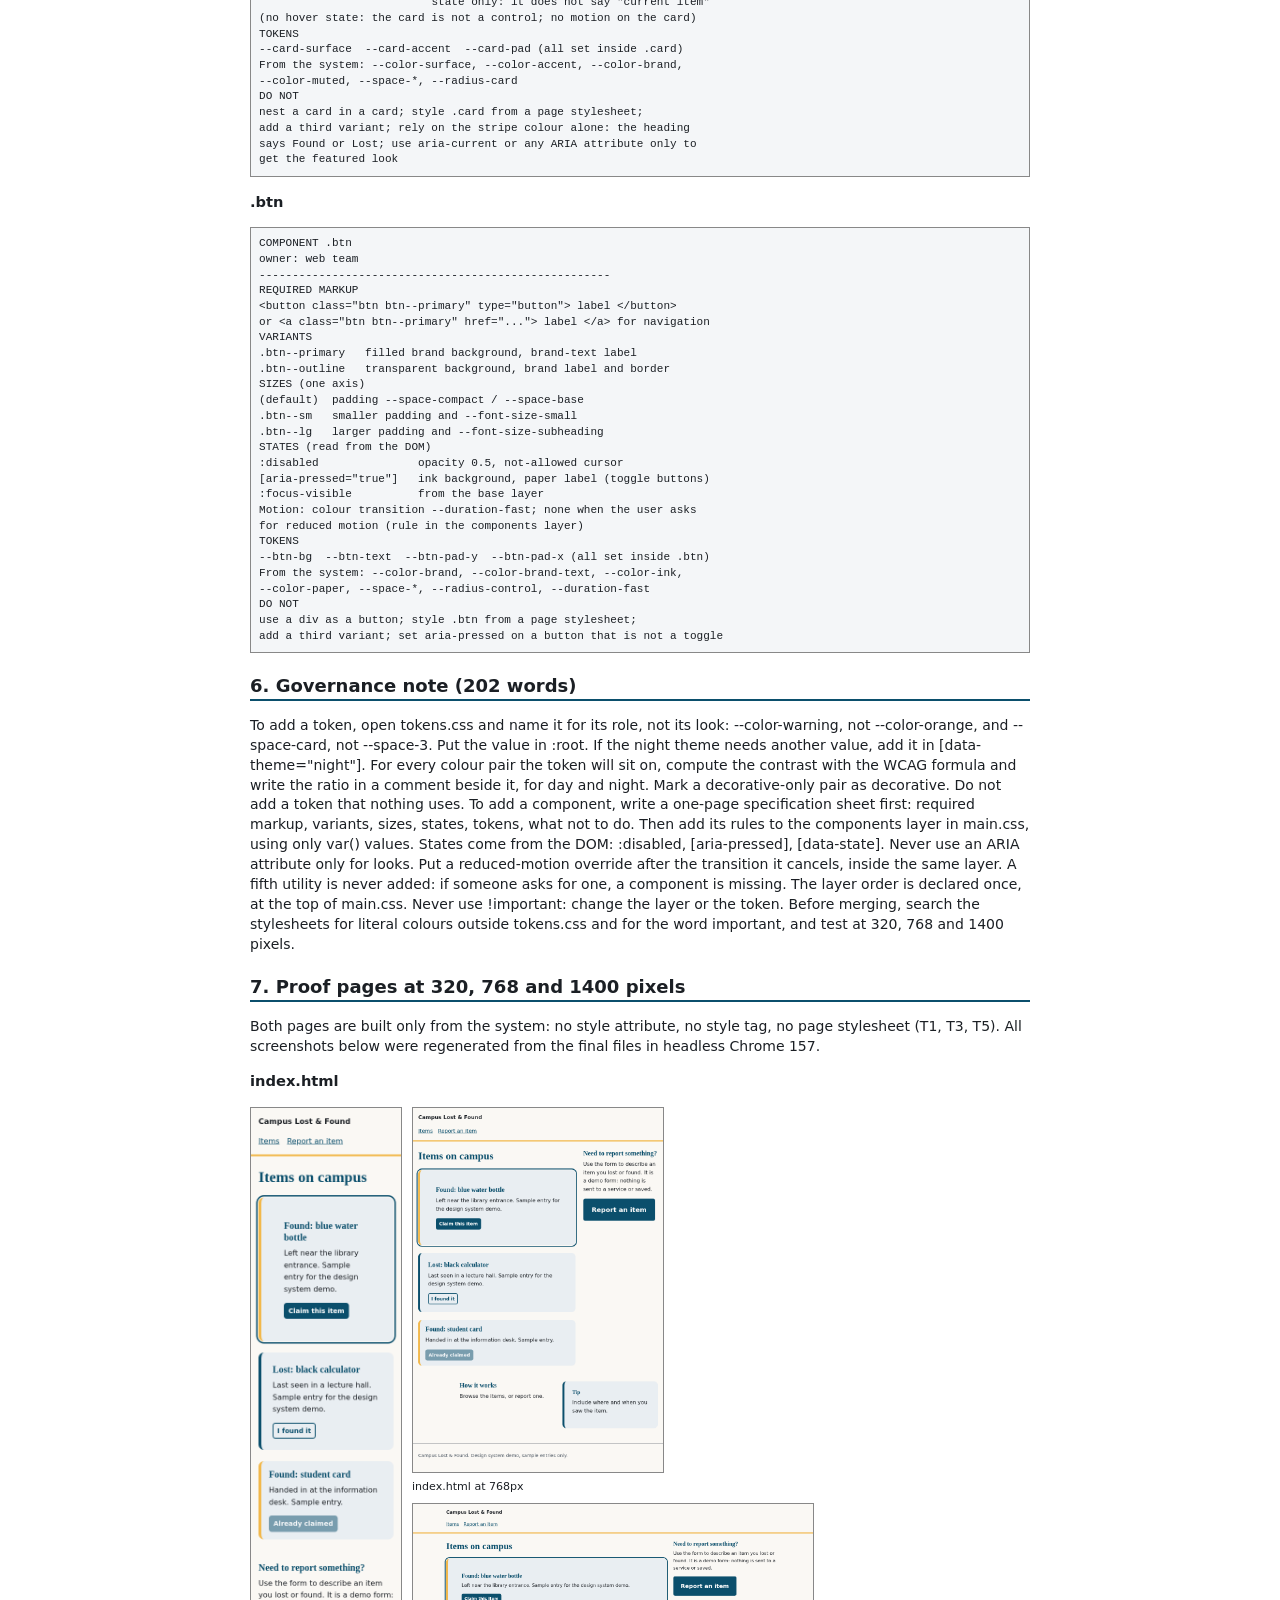
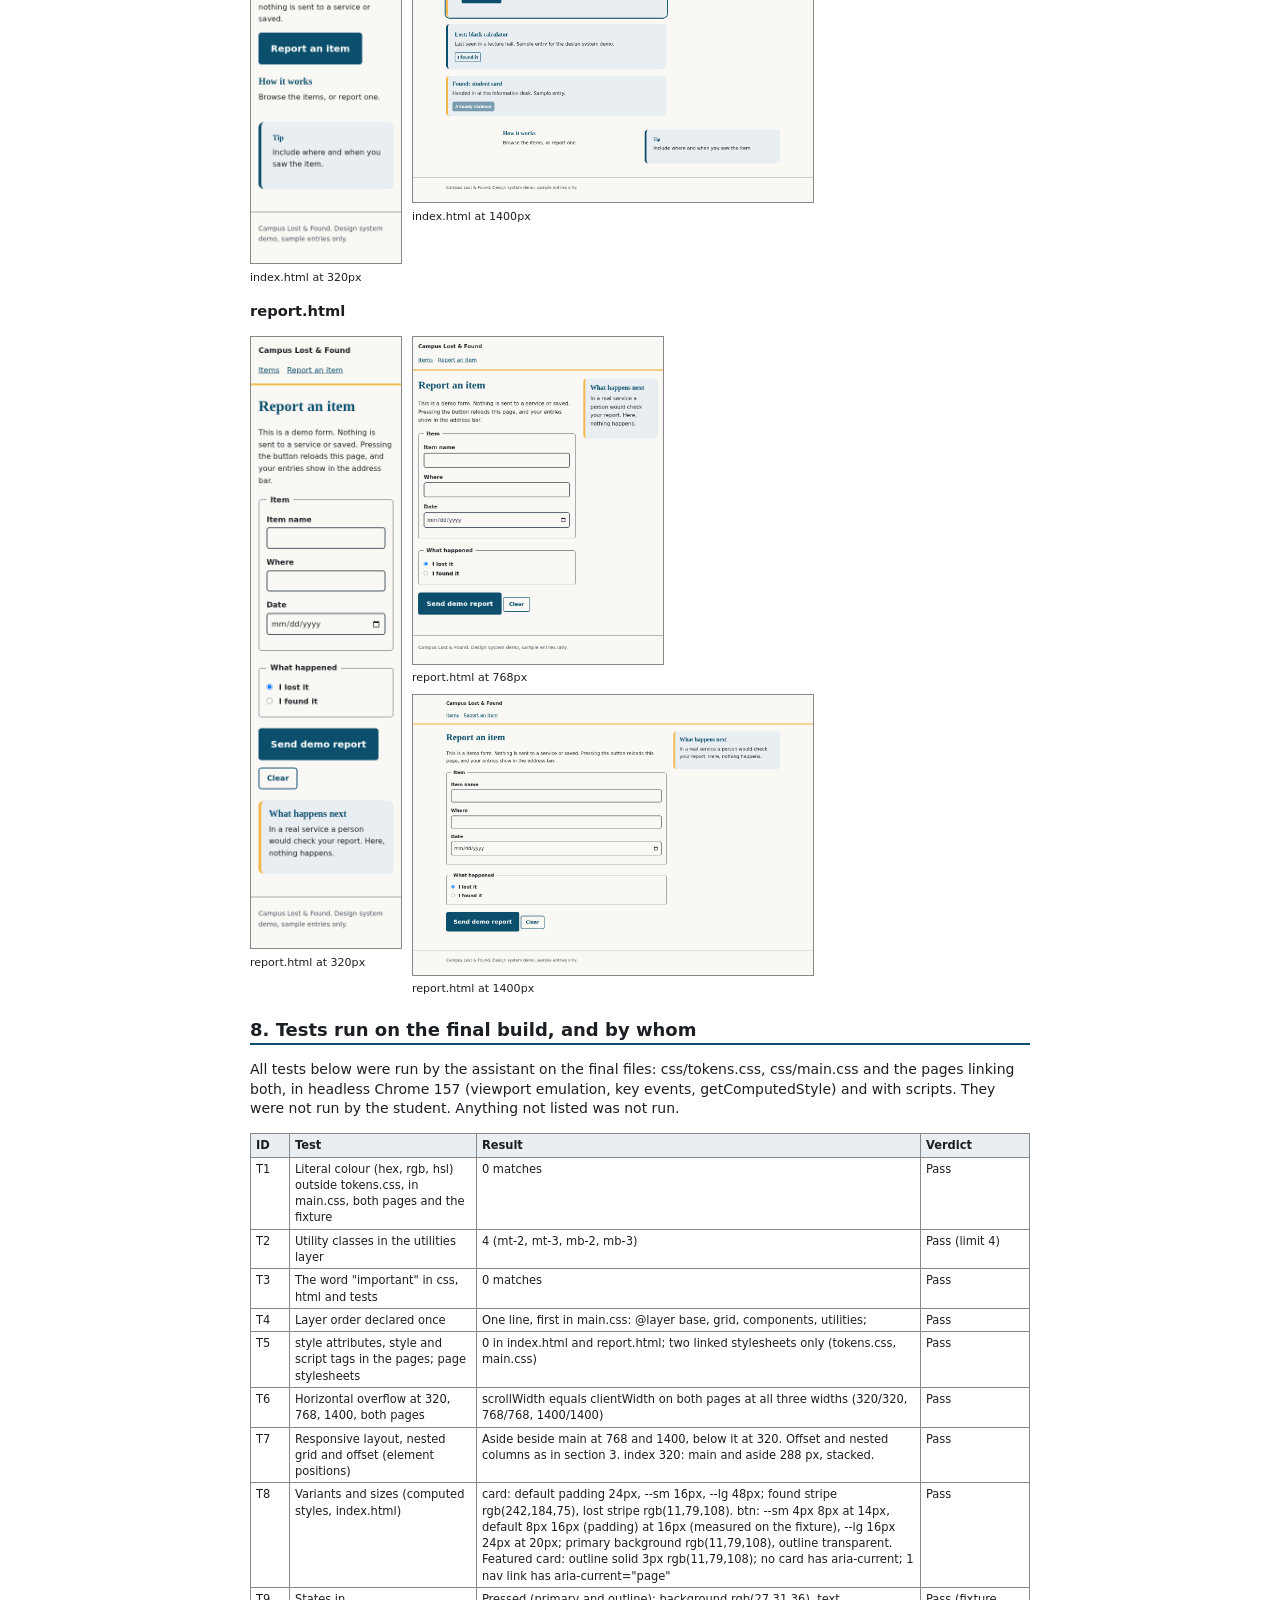
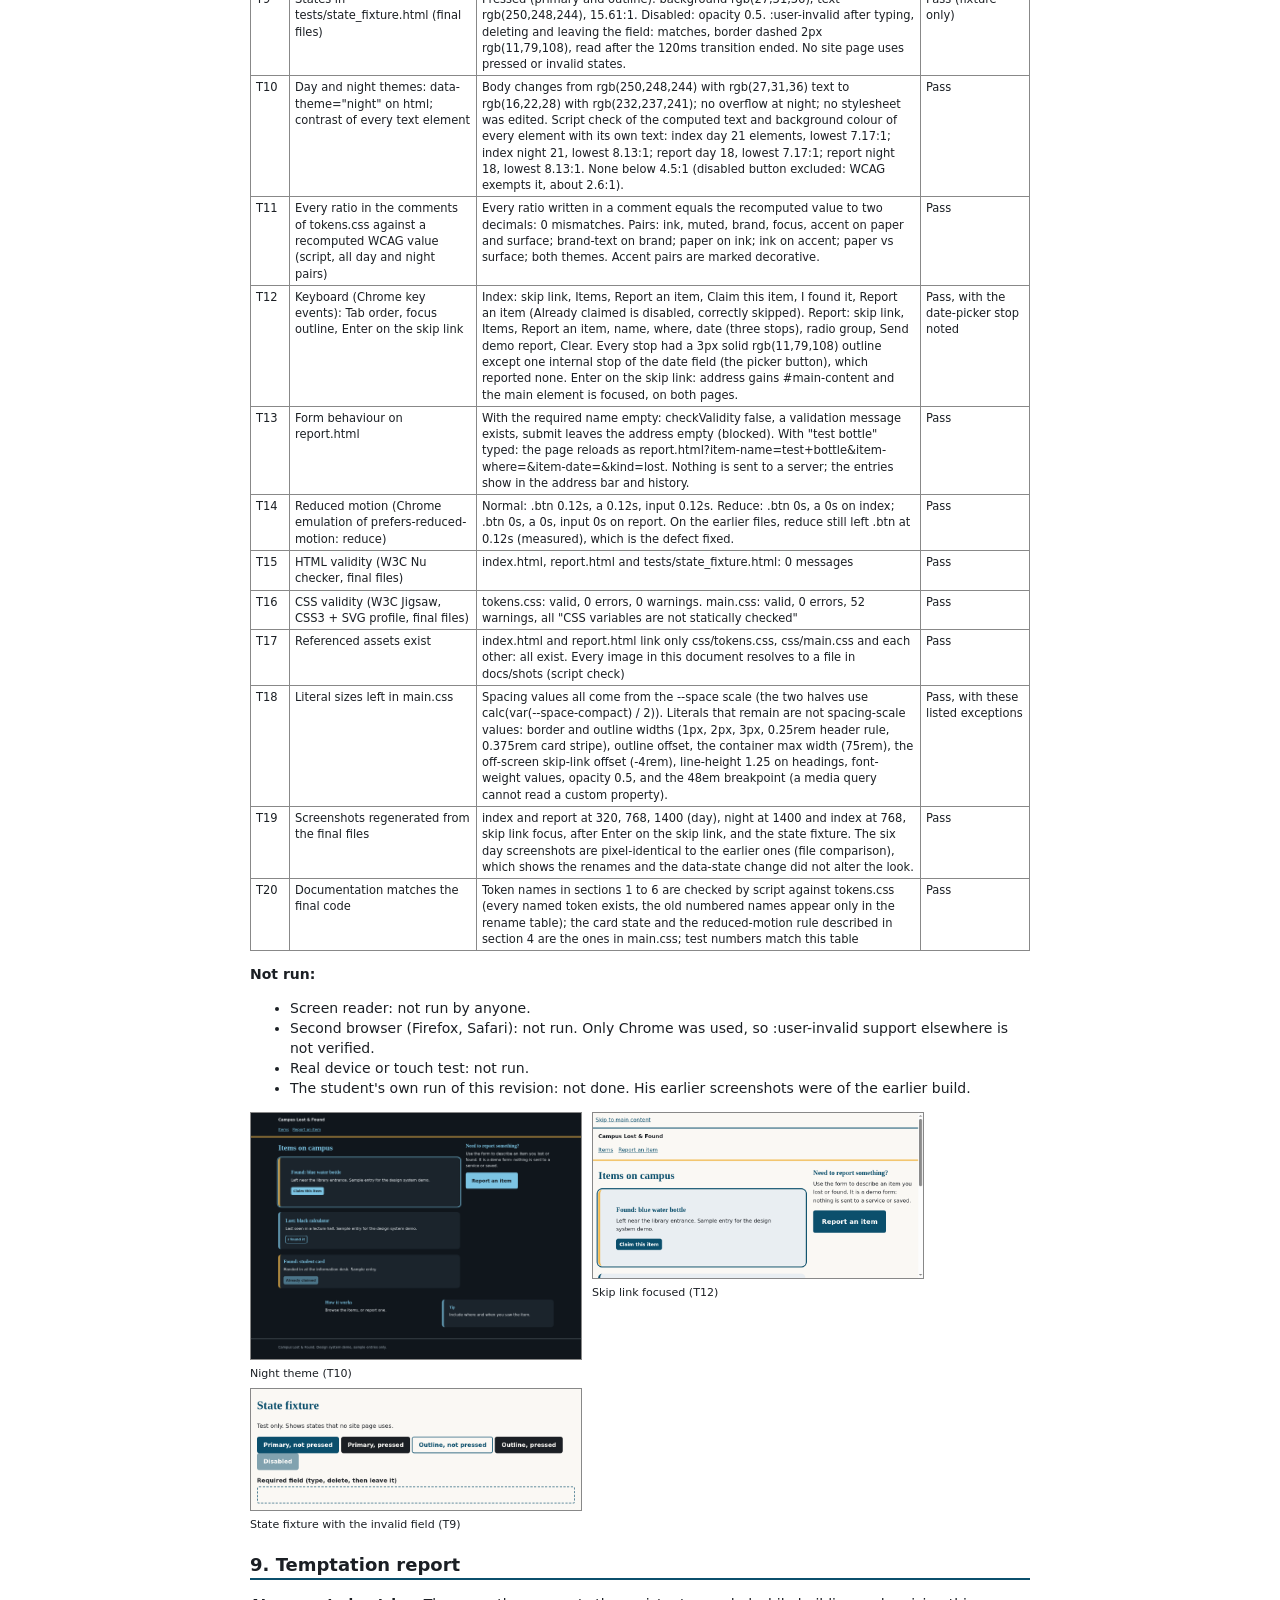
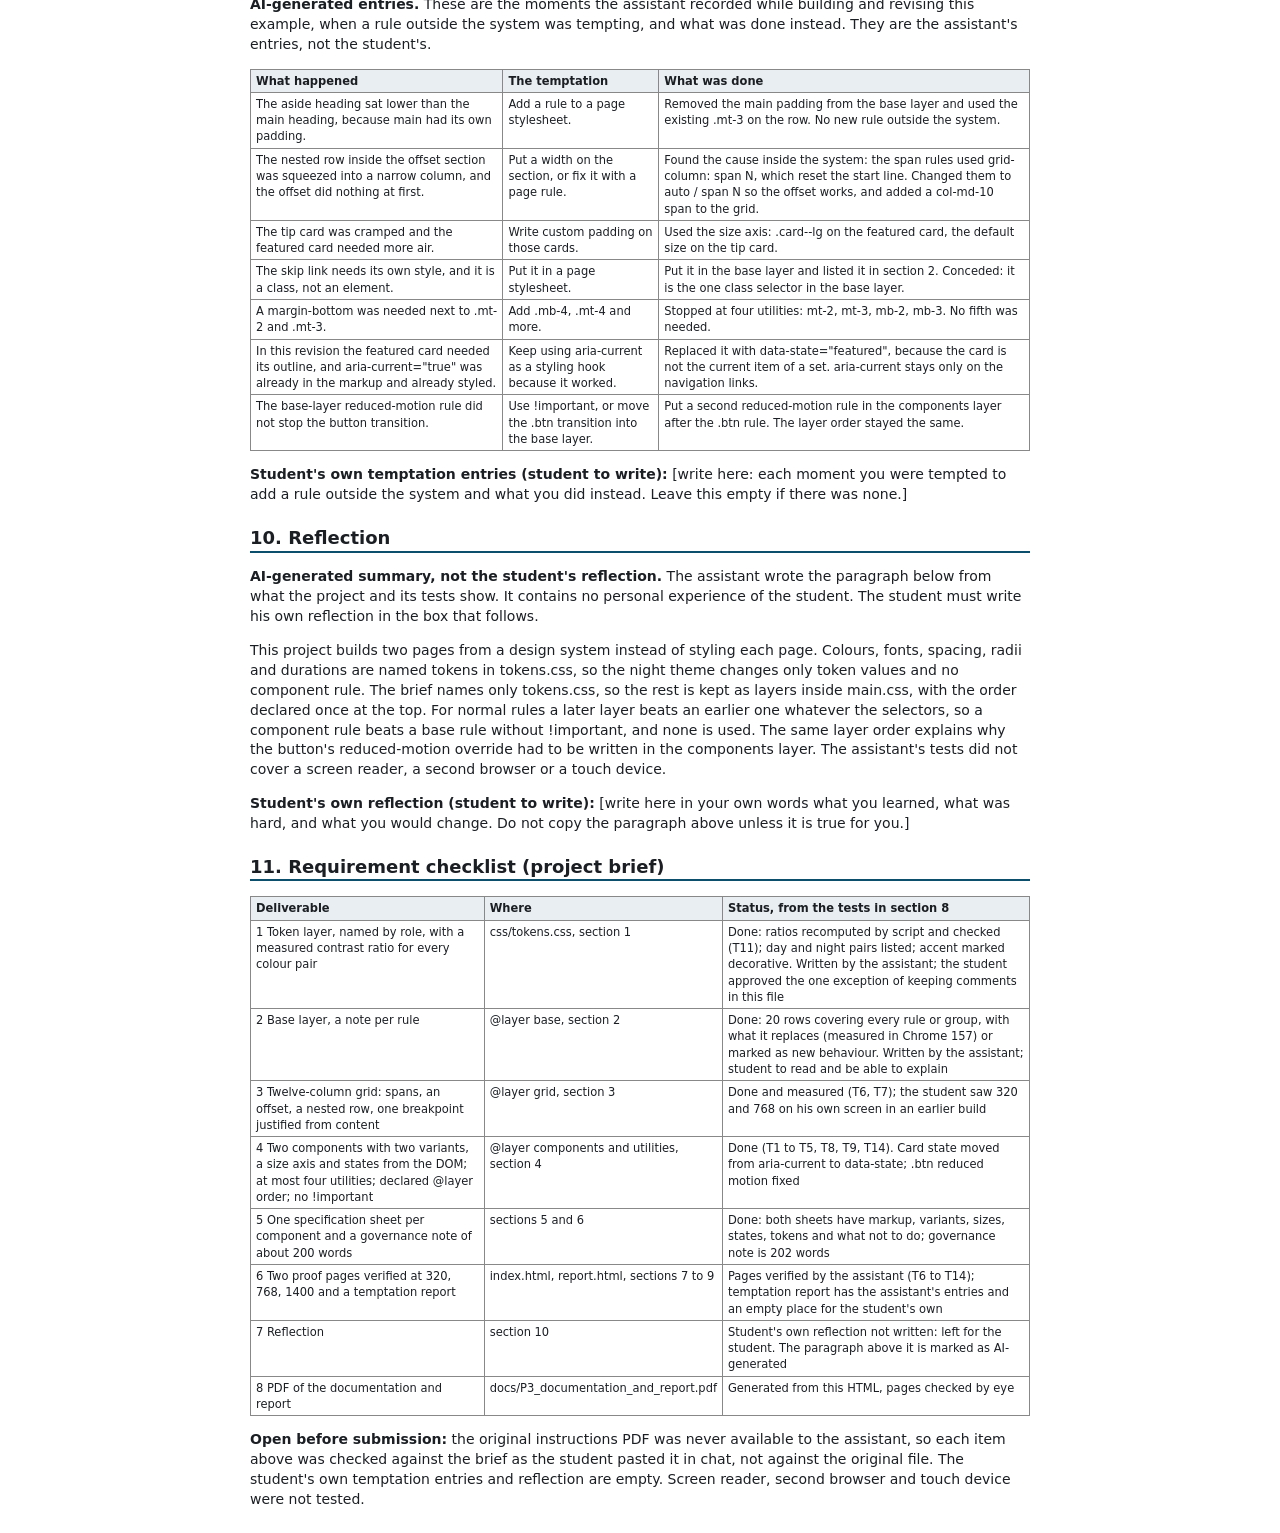
==== commit 8e50ce03: "P3 v4: update P3_documentation.html" ====
--- a/docs/P3_documentation.html
+++ b/docs/P3_documentation.html
@@ -1,30 +1,73 @@
-<!doctype html><html lang="en"><head><meta charset="utf-8"><title>Campus Lost and Found: design system documentation and report</title><style>body{font-family:system-ui,Arial,sans-serif;font-size:11pt;line-height:1.45;max-width:780px;margin:24px auto;padding:0 16px;color:#1B1F24}
-h1{font-size:20pt}h2{font-size:14pt;margin-top:22px;border-bottom:2px solid #0B4F6C}h3{font-size:11.5pt}table{border-collapse:collapse;width:100%;font-size:9pt;margin:8px 0}th,td{border:1px solid #888;padding:3px 5px;text-align:left;vertical-align:top}th{background:#E9EEF2}h3.sheet{break-before:page}pre{break-inside:avoid;background:#F4F6F8;border:1px solid #888;padding:8px;font-size:8.5pt;white-space:pre-wrap}figure{display:inline-block;margin:6px;vertical-align:top}figcaption{font-size:8.5pt}img{border:1px solid #888}.box{border:2px solid #0B4F6C;padding:8px 12px;background:#F4F6F8}</style></head><body>
+<!doctype html><html lang="en"><head><meta charset="utf-8"><title>Campus Lost and Found: design system documentation and report</title><style>@page{size:A4;margin:14mm}
+body{font-family:system-ui,Arial,sans-serif;font-size:10.5pt;line-height:1.42;max-width:780px;margin:24px auto;padding:0 16px;color:#1B1F24}
+h1{font-size:19pt}h2{font-size:13.5pt;margin-top:20px;border-bottom:2px solid #0B4F6C;break-after:avoid}h3{font-size:11pt;break-after:avoid}
+table{border-collapse:collapse;width:100%;font-size:8.6pt;margin:8px 0;table-layout:auto}
+th,td{border:1px solid #888;padding:3px 5px;text-align:left;vertical-align:top;overflow-wrap:break-word}
+th{background:#E9EEF2}tr{break-inside:avoid}thead{display:table-header-group}
+h3.sheet{break-after:avoid}.grp{display:flex;gap:10px;align-items:flex-start;break-inside:avoid;margin:6px 0}.grp figure{margin:0}.tk td:first-child{white-space:nowrap}.tkv td:nth-child(2){white-space:nowrap}.rn td:nth-child(-n+3){white-space:nowrap}.col{display:flex;flex-direction:column;gap:8px}pre{break-inside:avoid;background:#F4F6F8;border:1px solid #888;padding:8px;font-size:8.3pt;white-space:pre-wrap;overflow-wrap:anywhere}
+figure{display:inline-block;margin:6px;vertical-align:top;break-inside:avoid}figcaption{font-size:8.3pt}img{border:1px solid #888;max-width:100%}
+.box{border:2px solid #0B4F6C;padding:8px 12px;background:#F4F6F8;break-inside:avoid}code{font-size:9pt;overflow-wrap:anywhere}
+.pb{break-before:page}</style></head><body>
 <h1>Campus Lost &amp; Found: design system documentation and report</h1>
-<p>Chapter 11 project, Web Design and Development. Service: a campus lost and found. Two proof pages: index.html (items) and report.html (a demo report form: no service receives it and nothing is saved; the page just reloads with the entries in the address bar).</p>
-<div class="box"><h2 style="margin-top:0">AI-use statement</h2>
-<p>This project was built with the help of an AI assistant (Instinct), at the student's request. The assistant wrote the CSS files, the two HTML pages, the specification sheets, the governance note, the tests and this report, and ran the checks in the test table. It chose the service, the colour values and the names. The student must read every file, run the site in VS Code with Live Server, and be able to explain any line. The section marked "Student" is left for the student to write in his own words. Checks the student performed himself, from his own screenshots in this session: index and report pages on his machine at desktop width, the report page at 320 px, the index at 320 and 768 px, the skip link appearing on Tab, and the empty required-field submit being blocked with a dashed invalid border; the browser Console showed no red errors. Not performed by the student: skip-link activation with Enter, night theme, a screen reader, a second browser, a touch device. All other checks in section 8 were run by the assistant.</p></div>
+<p>Chapter 11 project, Web Design and Development. Service: a campus lost and found. Two proof pages: index.html (items) and report.html (a demo report form: no service receives it and nothing is saved; the page just reloads with the entries in the address bar). This is the revised version: tokens renamed by role, ratios recomputed, card state fixed, reduced motion fixed, base layer fully documented. Colours, layout and page content are unchanged.</p>
+<div class="box"><h2 style="margin-top:0;border:0">AI-use statement</h2>
+<p>This project was built with the help of an AI assistant (Instinct), at the student's request. The assistant wrote the CSS files, the two HTML pages, the specification sheets, the governance note, the tests and this report, and ran the checks in section 8 and the validators. It chose the service, the colour values and the names. The student must read every file, open the site in VS Code, and be able to explain any line. Sections 9 and 10 each have a clearly marked place for the student's own words, left empty.</p>
+<p><b>Who did what.</b></p>
+<table><thead><tr><th>Performed by the AI assistant</th><th>Performed by the student</th><th>Not performed by anyone</th></tr></thead><tbody><tr>
+<td>All code and documents. Every test T1 to T20 in section 8, run on the final files in headless Chrome 157 and with scripts, plus the W3C HTML and CSS validators. The screenshots in section 7.</td>
+<td>Only what his own screenshots in earlier sessions showed: the index and report pages on his machine at desktop width, the report at 320 px, the index at 320 and 768 px, the skip link appearing on Tab, an empty required field being blocked with a dashed border, and the browser Console showing no red errors. These were the earlier build, not re-run on this revision. Nothing else.</td>
+<td>Screen reader. A second browser (Firefox, Safari). A real touch device. Enter on the skip link and the night theme on the student's machine. Any student-written reflection or temptation entries (empty, sections 9 and 10).</td></tr></tbody></table></div>
 <h2>1. Token layer (tokens.css)</h2>
-<p>Every token is named for its role. Colour pairs carry their measured contrast ratio in a comment in tokens.css (the one place comments are kept, because the brief asks for the ratio in a comment) and in the table below. main.css has no comments; its explanations are in sections 2 to 4. Ratios use the WCAG relative luminance formula, calculated by a script.</p>
-<table><thead><tr><th>Token</th><th>Value</th><th>Role</th><th>Measured contrast</th></tr></thead><tbody><tr><td>--color-paper</td><td>#FAF8F4</td><td>Page background</td><td>ink 15.61:1, muted 7.17:1</td></tr><tr><td>--color-ink</td><td>#1B1F24</td><td>Body text</td><td>15.61:1 on paper, 14.18:1 on surface</td></tr><tr><td>--color-muted</td><td>#4A5560</td><td>Secondary text, form borders</td><td>7.17:1 on paper, 6.51:1 on surface</td></tr><tr><td>--color-surface</td><td>#E9EEF2</td><td>Card and panel background</td><td>see ink and brand</td></tr><tr><td>--color-brand</td><td>#0B4F6C</td><td>Headings, links, primary button</td><td>8.43:1 on paper, 7.65:1 on surface</td></tr><tr><td>--color-brand-text</td><td>#FFFFFF</td><td>Text on brand</td><td>8.94:1 on brand</td></tr><tr><td>--color-accent</td><td>#F2B84B</td><td>Decoration only (stripes, header rule). Never carries meaning alone</td><td>1.53:1 on surface: decorative, the meaning is also in the heading text</td></tr><tr><td>--color-focus</td><td>#0B4F6C</td><td>Focus ring</td><td>8.43:1 on paper (3:1 required)</td></tr><tr><td>--font-body / --font-heading</td><td>system-ui stack / Georgia stack</td><td>Type families</td><td>not applicable</td></tr><tr><td>--font-size-1 to 4</td><td>0.875 / 1 / 1.25 / 2 rem</td><td>Small note, body, card heading, page heading</td><td>not applicable</td></tr><tr><td>--space-1 to 4</td><td>0.5 / 1 / 1.5 / 3 rem</td><td>Every margin, padding and gap</td><td>not applicable</td></tr><tr><td>--radius-1, --radius-2</td><td>0.375 / 0.75 rem</td><td>Controls, cards</td><td>not applicable</td></tr><tr><td>--duration-fast, --duration-base</td><td>120ms / 240ms</td><td>Small colour changes</td><td>not applicable</td></tr></tbody></table>
-<h3>Second token set: night theme (theming demonstrated)</h3>
-<table><thead><tr><th>Token</th><th>Night value</th></tr></thead><tbody><tr><td>--color-paper</td><td>#10161C</td></tr><tr><td>--color-ink</td><td>#E8EDF1</td></tr><tr><td>--color-muted</td><td>#A9B6C1</td></tr><tr><td>--color-surface</td><td>#1B242C</td></tr><tr><td>--color-brand</td><td>#7CC4E3</td></tr><tr><td>--color-brand-text</td><td>#10161C</td></tr><tr><td>--color-focus</td><td>#7CC4E3</td></tr></tbody></table>
-<p>Measured: ink/paper 15.44:1, ink/surface 13.34:1, muted/paper 8.80:1, muted/surface 7.60:1, brand/paper 9.42:1, brand/surface 8.13:1, brand-text/brand 9.42:1. The night set changes the pages without touching any component rule (test T8).</p>
-<figure><img src="shots/index_night_768.png" alt="index at 768 with the night theme" style="max-width:330px"><figcaption>index.html with data-theme="night" (test copy)</figcaption></figure>
-<p><b>Files.</b> Two stylesheets: css/tokens.css (the token layer) and css/main.css (base, grid, components, utilities as @layer blocks). Explanatory comments are kept out of the code, so the reasons are written here: section 2 gives what each reboot rule replaces and why, section 3 justifies the breakpoint, section 4 explains the utilities limit (a fifth request means a component is needed, not a utility). Contrast ratios are listed in section 1.</p>
-<h2>2. Base layer (base layer in main.css): what each rule replaces and why</h2>
-<table><thead><tr><th>Rule</th><th>What it replaces in the browser default</th><th>Why</th></tr></thead><tbody><tr><td>*, ::before, ::after</td><td>content-box sizing</td><td>width stays what is written, grid cannot overflow</td></tr><tr><td>body</td><td>8px margin</td><td>all spacing comes from --space-*</td></tr><tr><td>h1, h2, h3, p</td><td>browser heading sizes and em margins</td><td>sizes from tokens, spacing from the scale</td></tr><tr><td>a</td><td>blue link, purple visited</td><td>link colour is a token with measured contrast</td></tr><tr><td>:focus-visible</td><td>browser-specific focus ring</td><td>one known ring</td></tr><tr><td>ul</td><td>bullets and 40px padding</td><td>lists are laid out by grid and cards</td></tr><tr><td>img</td><td>intrinsic width, can overflow</td><td>never wider than its container</td></tr><tr><td>fieldset, legend</td><td>browser border and padding</td><td>one group style</td></tr><tr><td>input, select, textarea</td><td>small system font, thin border</td><td>site font, clear border</td></tr><tr><td>header, footer, nav ul</td><td>plain blocks, vertical nav list</td><td>skeleton spacing, wrapping link row</td></tr><tr><td>.skip-link (a class, in base)</td><td>nothing</td><td>keyboard-only skip link, hidden until focused</td></tr><tr><td>transitions</td><td>instant colour change</td><td>soft change with duration tokens, off for reduced motion</td></tr></tbody></table>
-<h2>3. Grid (grid layer in main.css)</h2>
-<p>Twelve columns with CSS Grid: <code>repeat(12, minmax(0, 1fr))</code>. Spans: col-12, col-md-4, col-md-6, col-md-8, col-md-10, col-md-12. One offset: offset-md-2. One nested row: inside the section on index.html. One breakpoint, 48em (768px).</p>
-<p><b>Why 48em.</b> Both pages use the same layout: main takes 8 columns and the aside (a heading and the Report an item button, or a card) takes 4. Measured in headless Chrome at 768px: main 473px, aside 224px (14rem). At 1400px: main 771px, aside 373px. Below 48em the aside would get narrower than 14rem, so the columns stack (at 320px both are 273px wide). This is a rule chosen from the content actually built; no other breakpoint was tried, and 14rem is a design choice, not a tested limit.</p>
+<p>Every token is named for its role. Every colour pair the system uses carries its measured contrast ratio in a comment in tokens.css (the one file where comments are kept, because the brief asks for ratios in comments; main.css has none). Ratios use the WCAG relative luminance formula, (L1 + 0.05) / (L2 + 0.05), computed by a script from the hex values, not copied. Section 8, T11 and T10 check them.</p>
+<h3>Renamed tokens (values unchanged)</h3>
+<table class="rn"><thead><tr><th>Old name</th><th>New name</th><th>Value</th><th>Role</th></tr></thead><tbody><tr><td>--font-size-1</td><td>--font-size-small</td><td>0.875rem</td><td>Small note, footer, small button</td></tr><tr><td>--font-size-2</td><td>--font-size-body</td><td>1rem</td><td>Body text, h3</td></tr><tr><td>--font-size-3</td><td>--font-size-subheading</td><td>1.25rem</td><td>h2, large button label</td></tr><tr><td>--font-size-4</td><td>--font-size-page-heading</td><td>2rem</td><td>h1</td></tr><tr><td>--space-1</td><td>--space-compact</td><td>0.5rem</td><td>Tight gaps: control padding, label gap, small card/button padding base</td></tr><tr><td>--space-2</td><td>--space-base</td><td>1rem</td><td>Default gap, paragraph margin, small card padding</td></tr><tr><td>--space-3</td><td>--space-card</td><td>1.5rem</td><td>Default card padding, grid gap</td></tr><tr><td>--space-4</td><td>--space-section</td><td>3rem</td><td>Large card padding, space above the footer</td></tr><tr><td>--radius-1</td><td>--radius-control</td><td>0.375rem</td><td>Buttons, inputs, fieldset</td></tr><tr><td>--radius-2</td><td>--radius-card</td><td>0.75rem</td><td>Cards</td></tr></tbody></table>
+<p>The spacing scale is the same four values; nothing was added. Utility class names (mt-2, mt-3, mb-2, mb-3) are unchanged so the pages needed no edit: mt-2 and mb-2 use --space-base, mt-3 and mb-3 use --space-card. One token was removed: --duration-base (240ms) was defined but used nowhere, and the governance note forbids unused tokens. Colour, font family, line-height and --duration-fast names were already role names and are unchanged.</p>
+<h3>Day theme: colour tokens and measured contrast</h3>
+<table class="tk tkv"><thead><tr><th>Token</th><th>Value</th><th>Role</th><th>Measured pairs (day)</th></tr></thead><tbody><tr><td>--color-paper</td><td>#FAF8F4</td><td>Page background, input background</td><td>ink 15.61:1, muted 7.17:1, brand 8.43:1, focus 8.43:1 on paper. Paper vs surface 1.10:1: decorative layering, no meaning</td></tr><tr><td>--color-ink</td><td>#1B1F24</td><td>Body text; pressed button background</td><td>15.61:1 on paper, 14.18:1 on surface. Pressed button, paper on ink: 15.61:1</td></tr><tr><td>--color-muted</td><td>#4A5560</td><td>Secondary text, form and fieldset borders, default card stripe</td><td>7.17:1 on paper, 6.51:1 on surface (borders need 3:1)</td></tr><tr><td>--color-surface</td><td>#E9EEF2</td><td>Card background</td><td>ink 14.18:1, muted 6.51:1, brand 7.65:1, focus 7.65:1 on surface</td></tr><tr><td>--color-brand</td><td>#0B4F6C</td><td>Headings, links, buttons, invalid border, featured card outline</td><td>8.43:1 on paper, 7.65:1 on surface</td></tr><tr><td>--color-brand-text</td><td>#FFFFFF</td><td>Text on a brand background</td><td>8.94:1 on brand</td></tr><tr><td>--color-accent</td><td>#F2B84B</td><td><b>Decorative only</b>: header rule, found-card stripe</td><td>1.69:1 on paper, 1.53:1 on surface: below 3:1, so it is never the only signal. The card heading says Found or Lost. Ink on accent 9.25:1 (no text sits on it today)</td></tr><tr><td>--color-focus</td><td>#0B4F6C</td><td>Focus ring</td><td>8.43:1 on paper, 7.65:1 on surface (3:1 needed for non-text)</td></tr></tbody></table>
+<h3>Night theme: second token set</h3>
+<p>Only token values change, under <code>[data-theme="night"]</code>. No component rule changes.</p>
+<table class="tk tkv"><thead><tr><th>Token</th><th>Night value</th><th>Measured pairs (night)</th></tr></thead><tbody><tr><td>--color-paper</td><td>#10161C</td><td>ink 15.44:1, muted 8.80:1, brand 9.42:1, focus 9.42:1. Paper vs surface 1.16:1 (decorative layering)</td></tr><tr><td>--color-ink</td><td>#E8EDF1</td><td>15.44:1 on paper, 13.34:1 on surface. Pressed button, paper on ink: 15.44:1</td></tr><tr><td>--color-muted</td><td>#A9B6C1</td><td>8.80:1 on paper, 7.60:1 on surface</td></tr><tr><td>--color-surface</td><td>#1B242C</td><td>ink 13.34:1, muted 7.60:1, brand 8.13:1, focus 8.13:1</td></tr><tr><td>--color-brand</td><td>#7CC4E3</td><td>9.42:1 on paper, 8.13:1 on surface</td></tr><tr><td>--color-brand-text</td><td>#10161C</td><td>9.42:1 on brand</td></tr><tr><td>--color-focus</td><td>#7CC4E3</td><td>9.42:1 on paper, 8.13:1 on surface</td></tr><tr><td>--color-accent (not overridden)</td><td>#F2B84B</td><td>Decorative only. 10.17:1 on paper, 8.79:1 on surface; still never the only signal</td></tr></tbody></table>
+<figure><img src="shots/index_night_768.png" alt="index at 768 with the night theme" style="max-width:330px"><figcaption>index.html with data-theme="night" at 768 px (test copy, attribute set by script)</figcaption></figure>
+<p>Other tokens: --font-body (system-ui stack), --font-heading (Georgia stack), --line-height-body 1.6, --duration-fast 120ms. Not colour pairs, so no contrast ratio applies.</p>
+<p><b>Files.</b> Two stylesheets: css/tokens.css (the token layer) and css/main.css (base, grid, components, utilities as @layer blocks). main.css has no comments; the reasons are written here: section 2 gives what each base rule replaces and why, section 3 justifies the breakpoint, section 4 explains the components and the utilities limit.</p>
+<h2 class="pb">2. Base layer (@layer base in main.css)</h2>
+<p>"Browser default" below means the user-agent stylesheet. Values marked (measured) were read with getComputedStyle on a page with no author CSS in headless Chrome 157 on Linux (fonts differ by operating system; other browsers were not measured). Where a rule adds behaviour that no browser default has, the row says <b>New design-system behaviour</b> and does not claim to replace anything.</p>
+<table><thead><tr><th style="width:21%">Rule</th><th style="width:37%">What it replaces in the browser default</th><th>Why the replacement is needed</th></tr></thead><tbody>
+<tr><td>*, ::before, ::after { box-sizing }</td><td>Replaces content-box, the default on body and text inputs (measured). select, button and checkbox are already border-box in Chrome.</td><td>Width then includes padding and border, so 100%-wide inputs and the 12-column grid cannot overflow.</td></tr>
+<tr><td>body: margin, background, color, font-family, font-size, line-height</td><td>Replaces margin 8px, transparent background with black text, Times New Roman 16px, line-height normal (all measured).</td><td>Page background, text colour, font and line height come from tokens; spacing starts at zero and comes from the scale.</td></tr>
+<tr><td>h1, h2, h3: margin, font-family, color, line-height; h1/h2/h3 sizes</td><td>Replaces em-based margins (h1 21.44px, h2 19.92px, h3 18.72px), Times New Roman, black text, line-height normal, and the sizes 32px, 24px, 18.72px (measured). The bold weight is kept: the browser default 700 is not replaced.</td><td>Sizes and heading colour come from tokens. Heading colour (brand) is <b>New design-system behaviour</b>: browsers do not colour headings.</td></tr>
+<tr><td>p: margin</td><td>Replaces margin 16px top and bottom (measured).</td><td>Only a bottom margin from the scale, so spacing is predictable and does not stack with the heading margin.</td></tr>
+<tr><td>a: color</td><td>Replaces link blue (0,0,238), and purple for visited links. The underline is kept (not replaced).</td><td>Link colour is a token with a measured contrast ratio, in day and night.</td></tr>
+<tr><td>:focus-visible: outline</td><td>Replaces the browser focus ring, which looks different in every browser.</td><td>One known ring, 3px solid in the focus token, offset 2px, ratio 8.43:1 on paper day and 9.42:1 night.</td></tr>
+<tr><td>ul: margin, padding, list-style</td><td>Replaces margin 16px, padding-left 40px and disc bullets (measured).</td><td>Lists on these pages are the navigation row. Caveat, not tested here: some screen readers (Safari with VoiceOver) can stop announcing a list when list-style is none.</td></tr>
+<tr><td>img: max-width, height</td><td>Replaces max-width none (measured): an image can be wider than its container.</td><td>Never wider than its container, keeps its ratio. No page uses an img yet, so this rule is written but not exercised by the proof pages.</td></tr>
+<tr><td>fieldset: margin, padding, border, border-radius</td><td>Replaces a 2px groove border, padding about 5.6px 12px, and a 2px side margin (measured). Not replaced: the browser min-inline-size of min-content on fieldset.</td><td>One group style from tokens. A bottom margin of --space-card is <b>New design-system behaviour</b> (the default is 0).</td></tr>
+<tr><td>legend: padding, font-weight</td><td>Replaces padding-inline 2px (measured).</td><td>Padding from the scale. Bold (700) is <b>New design-system behaviour</b>: the browser default legend weight is 400 (measured).</td></tr>
+<tr><td>input, select, textarea: display, width, margin-bottom, padding, font, color, background, border, border-radius</td><td>Replaces inline-block, a fixed default width (177px on text input), a 2px inset border, padding 1px 2px, 13.33px Arial, black on white (measured).</td><td>They use the site font, colours and radius, with a 2px border at 7.17:1 (3:1 needed). display:block, width:100% and margin-bottom are <b>New design-system behaviour</b>: one field per line, full width.</td></tr>
+<tr><td>input[type=checkbox], input[type=radio]: display, width, margin</td><td>Browser default is inline-block, 13px wide, margin 3px 3px 3px 4px (measured).</td><td>The rule above made every input block and full width. This rule sets display back to inline-block and width to auto, so a box or radio sits beside its label text, and sets the margin to 0 on the right with --space-compact. It restores two browser defaults; it is not a new look.</td></tr>
+<tr><td>label: display, margin-bottom, font-weight</td><td>Replaces display inline, no margin, weight 400 (measured).</td><td>A block label sits above its field. The weight 600 and the small bottom margin are <b>New design-system behaviour</b>. Wrapping labels (around a radio) also work.</td></tr>
+<tr><td>input/select/textarea :user-invalid</td><td>No browser default: browsers draw nothing for an invalid field (Chrome shows only a message bubble on submit). <b>New design-system behaviour</b>.</td><td>After the user has edited a field and left it, the border turns brand colour and dashed. The dashed style means the state is not shown by colour alone. :user-invalid is used, not :invalid, because :invalid matches before the user has typed anything. Tested in Chrome only.</td></tr>
+<tr><td>a, input, select, textarea: transition</td><td>No browser default: colour changes are instant (transition 0s, measured). <b>New design-system behaviour</b>.</td><td>Soft colour change using --duration-fast (120ms), colour and border colour only.</td></tr>
+<tr><td>@media (prefers-reduced-motion: reduce)</td><td>No browser default. <b>New design-system behaviour</b>: it turns the transition off for a, input, select and textarea.</td><td>Respects the user setting. It is in the base layer, so it cannot cancel the .btn transition, which is declared in the components layer, a later layer. The .btn override is therefore written in the components layer (section 4).</td></tr>
+<tr><td>header: padding-block, border-bottom</td><td>Replaces a plain block with no padding or border (measured).</td><td>Spacing from the scale and a 0.25rem accent rule. The rule is decorative: the accent is not a signal.</td></tr>
+<tr><td>footer: margin-top, padding-block, border-top, color, font-size</td><td>Replaces a plain block with no padding or border (measured).</td><td>Separates the footer from the page; muted small text (7.17:1).</td></tr>
+<tr><td>nav ul: display, flex-wrap, gap</td><td>Replaces a vertical block list (measured display block).</td><td>The links sit in one wrapping row with a gap. <b>New design-system layout behaviour</b>.</td></tr>
+<tr><td>.skip-link, .skip-link:focus</td><td>No browser equivalent. <b>New design-system behaviour</b>: a class, not an element.</td><td>Moved off-screen (top -4rem, absolutely positioned) until it receives keyboard focus, then it becomes a static block at the top, which moves the content down while it is focused. It is the one class rule in the base layer: no element exists to hang it on, and every page needs it.</td></tr>
+</tbody></table>
+<h2>3. Grid (@layer grid in main.css)</h2>
+<p>Twelve columns with CSS Grid: <code>repeat(12, minmax(0, 1fr))</code>. Spans: col-12, col-md-4, col-md-6, col-md-8, col-md-10, col-md-12. One offset: offset-md-2. One nested row: inside the section on index.html. One breakpoint, 48em (768px). All unchanged in this revision.</p>
+<p><b>Why 48em.</b> Both pages use the same layout: main takes 8 columns and the aside (a heading and the Report an item button, or a card) takes 4. Measured in headless Chrome 157 at 768 px: main 483 px wide, aside 229 px (about 14.3rem), side by side. At 1400 px: main 771 px, aside 373 px. Below 48em the aside would get narrower than about 14rem, so the columns stack (at 320 px both are 288 px wide). The breakpoint is chosen from the content actually built, and no other breakpoint was tried; 14rem is a design choice, not a tested limit.</p>
+<p><b>Offset and nested row, measured.</b> At 768 px the offset section starts at x=143 (two of twelve columns in from the content edge at 16) and its two nested columns are 293 px wide at x=143 and x=459. At 1400 px the section starts at x=315 and the nested columns are 473 px wide at x=315 and x=811. At 320 px everything stacks at x=16, 288 px wide.</p>
 <h2>4. Components and utilities</h2>
 <p>Components: .card and .btn, each with two variants, one size axis and states read from the DOM. Utilities, four, all from the spacing scale: mt-2, mt-3, mb-2, mb-3. Layer order, declared once at the top of main.css (tokens.css is a separate file, linked before main.css): <code>@layer base, grid, components, utilities;</code>. No !important anywhere.</p>
-<h2>5. Documentation: specification sheets</h2>
+<p><b>Card state and aria-current (changed).</b> The first card on index.html was marked <code>aria-current="true"</code> only to get its outline. aria-current tells assistive technology that an element is the current item in a set (a page in navigation, a step in a process). This card is a featured entry, not the current item of a set, so a screen reader could announce something false. The visual state now comes from a plain DOM attribute with no accessibility meaning: <code>data-state="featured"</code>. The look is the same (the day screenshots are byte-identical to the earlier ones), and the outline now uses --color-brand (the same value as the focus colour) so it is not a focus token. aria-current is kept only where it is true: aria-current="page" on the current navigation link in both pages (index.html: Items; report.html: Report an item). No CSS styles aria-current.</p>
+<p><b>Reduced motion for .btn (fixed).</b> Before: with prefers-reduced-motion: reduce emulated, the earlier index page still had a .btn transition of 0.12s, while links were 0s (measured on the earlier files). The base-layer rule could not reach it because the .btn transition is declared in the components layer, which comes after base in the declared layer order and so wins for normal declarations. Fix: <code>@media (prefers-reduced-motion: reduce) { .btn { transition: none; } }</code> placed in the components layer right after the .btn rule. No !important and no change to the layer order. Test T14.</p>
+<h2 class="pb">5. Documentation: specification sheets</h2>
 <h3 class="sheet">.card</h3><pre>COMPONENT .card
 owner: web team
 -----------------------------------------------------
 REQUIRED MARKUP
-&lt;article class=&quot;card&quot;&gt;
+&lt;article class="card"&gt;
   &lt;h2&gt; ... &lt;/h2&gt;        one heading, level from the outline
   &lt;p&gt; ... &lt;/p&gt;          one or more blocks of content
 &lt;/article&gt;
@@ -32,72 +75,87 @@
 .card--found   accent stripe, for items someone found
 .card--lost    brand stripe, for items someone lost
 SIZES (one axis)
-(default)  padding --space-3
-.card--sm  padding --space-2
-.card--lg  padding --space-4
+(default)  padding --space-card
+.card--sm  padding --space-base
+.card--lg  padding --space-section
 STATES (read from the DOM)
-[aria-current=&quot;true&quot;]   3px focus-colour outline, offset 2px
-(no hover state: the card is not a control)
+[data-state="featured"]   3px brand outline, offset 2px. A visual
+                          state only: it does not say "current item"
+(no hover state: the card is not a control; no motion on the card)
 TOKENS
 --card-surface  --card-accent  --card-pad (all set inside .card)
 From the system: --color-surface, --color-accent, --color-brand,
---color-muted, --space-*, --radius-2
+--color-muted, --space-*, --radius-card
 DO NOT
 nest a card in a card; style .card from a page stylesheet;
-add a third variant; rely on the stripe colour alone: the heading says Found or Lost</pre>
+add a third variant; rely on the stripe colour alone: the heading
+says Found or Lost; use aria-current or any ARIA attribute only to
+get the featured look</pre>
 <h3 class="sheet">.btn</h3><pre>COMPONENT .btn
 owner: web team
 -----------------------------------------------------
 REQUIRED MARKUP
-&lt;button class=&quot;btn btn--primary&quot; type=&quot;button&quot;&gt; label &lt;/button&gt;
-or &lt;a class=&quot;btn btn--primary&quot; href=&quot;...&quot;&gt; label &lt;/a&gt; for navigation
+&lt;button class="btn btn--primary" type="button"&gt; label &lt;/button&gt;
+or &lt;a class="btn btn--primary" href="..."&gt; label &lt;/a&gt; for navigation
 VARIANTS
 .btn--primary   filled brand background, brand-text label
 .btn--outline   transparent background, brand label and border
 SIZES (one axis)
-(default)  padding --space-1 / --space-2
-.btn--sm   smaller padding and font-size-1
-.btn--lg   larger padding and font-size-3
+(default)  padding --space-compact / --space-base
+.btn--sm   smaller padding and --font-size-small
+.btn--lg   larger padding and --font-size-subheading
 STATES (read from the DOM)
 :disabled               opacity 0.5, not-allowed cursor
-[aria-pressed=&quot;true&quot;]   ink background, paper label
+[aria-pressed="true"]   ink background, paper label (toggle buttons)
 :focus-visible          from the base layer
+Motion: colour transition --duration-fast; none when the user asks
+for reduced motion (rule in the components layer)
 TOKENS
 --btn-bg  --btn-text  --btn-pad-y  --btn-pad-x (all set inside .btn)
 From the system: --color-brand, --color-brand-text, --color-ink,
---color-paper, --space-*, --radius-1, --duration-fast
+--color-paper, --space-*, --radius-control, --duration-fast
 DO NOT
 use a div as a button; style .btn from a page stylesheet;
-add a third variant</pre>
-<h2>6. Governance note (216 words)</h2><p>To add a token, open tokens.css and give it a name that states its role, not its look: --color-warning, not --color-orange. Put the value in :root and, if the night theme needs a different value, in [data-theme=&quot;night&quot;]. For every colour pair it will sit on, measure the contrast with the WCAG formula and write the ratio in a comment beside it. Do not add a token that nothing uses. To add a component, write a one-page specification sheet first, in the form of the .card sheet: required markup, variants, sizes, states, tokens, and what not to do. Then add the rules to the components layer in main.css, using only var() values. A component may have a size axis only through custom properties, never through a page stylesheet. To retire a component, delete its sheet and its rules together, then search every page for its class name. A fifth utility is never added. Four utilities exist, all from the spacing scale. If someone asks for another, treat it as evidence that a component is missing and write the sheet. The layer order is declared once, in main.css. Never use !important: change the layer order or the token instead. Before merging, search the stylesheets for literal colours outside tokens.css and for the word important, and test at 320, 768 and 1400 pixels.</p>
-<h2>7. Proof pages at 320, 768 and 1400 pixels</h2>
-<p>Both pages are built only from the system: no style attribute, no style tag, no page stylesheet (tests T1, T3, T5).</p>
-<figure><img src="shots/index_320.png" alt="index page at 320 pixels wide" style="max-width:210px"><figcaption>index.html at 320px</figcaption></figure><figure><img src="shots/index_768.png" alt="index page at 768 pixels wide" style="max-width:330px"><figcaption>index.html at 768px</figcaption></figure><figure><img src="shots/index_1400.png" alt="index page at 1400 pixels wide" style="max-width:560px"><figcaption>index.html at 1400px</figcaption></figure><figure><img src="shots/report_320.png" alt="report page at 320 pixels wide" style="max-width:210px"><figcaption>report.html at 320px</figcaption></figure><figure><img src="shots/report_768.png" alt="report page at 768 pixels wide" style="max-width:330px"><figcaption>report.html at 768px</figcaption></figure><figure><img src="shots/report_1400.png" alt="report page at 1400 pixels wide" style="max-width:560px"><figcaption>report.html at 1400px</figcaption></figure>
-<h2>8. Tests run by the assistant on the final build</h2>
-<p>Run on the final files (css/tokens.css and css/main.css, pages linking both) in headless Chrome and with scripts. These were run by the assistant, not by the student. Student-run checks are listed in the AI-use statement.</p>
-<table><thead><tr><th>ID</th><th>Test</th><th>Result</th><th>Verdict</th></tr></thead><tbody>
-<tr><td>T1</td><td>Literal colour (hex, rgb, hsl) in any stylesheet except tokens.css</td><td>0 matches in main.css</td><td>Pass</td></tr>
+add a third variant; set aria-pressed on a button that is not a toggle</pre>
+<h2 class="pb">6. Governance note (202 words)</h2><p>To add a token, open tokens.css and name it for its role, not its look: --color-warning, not --color-orange, and --space-card, not --space-3. Put the value in :root. If the night theme needs another value, add it in [data-theme=&quot;night&quot;]. For every colour pair the token will sit on, compute the contrast with the WCAG formula and write the ratio in a comment beside it, for day and night. Mark a decorative-only pair as decorative. Do not add a token that nothing uses. To add a component, write a one-page specification sheet first: required markup, variants, sizes, states, tokens, what not to do. Then add its rules to the components layer in main.css, using only var() values. States come from the DOM: :disabled, [aria-pressed], [data-state]. Never use an ARIA attribute only for looks. Put a reduced-motion override after the transition it cancels, inside the same layer. A fifth utility is never added: if someone asks for one, a component is missing. The layer order is declared once, at the top of main.css. Never use !important: change the layer or the token. Before merging, search the stylesheets for literal colours outside tokens.css and for the word important, and test at 320, 768 and 1400 pixels.</p>
+<h2>7. Proof pages at 320, 768 and 1400 pixels</h2><p>Both pages are built only from the system: no style attribute, no style tag, no page stylesheet (T1, T3, T5). All screenshots below were regenerated from the final files in headless Chrome 157.</p>
+<h3>index.html</h3><div class="grp"><figure><img src="shots/index_320.png" alt="index page at 320 pixels wide" style="width:150px"><figcaption>index.html at 320px</figcaption></figure><div class="col"><figure><img src="shots/index_768.png" alt="index page at 768 pixels wide" style="width:250px"><figcaption>index.html at 768px</figcaption></figure><figure><img src="shots/index_1400.png" alt="index page at 1400 pixels wide" style="width:400px"><figcaption>index.html at 1400px</figcaption></figure></div></div>
+<h3>report.html</h3><div class="grp"><figure><img src="shots/report_320.png" alt="report page at 320 pixels wide" style="width:150px"><figcaption>report.html at 320px</figcaption></figure><div class="col"><figure><img src="shots/report_768.png" alt="report page at 768 pixels wide" style="width:250px"><figcaption>report.html at 768px</figcaption></figure><figure><img src="shots/report_1400.png" alt="report page at 1400 pixels wide" style="width:400px"><figcaption>report.html at 1400px</figcaption></figure></div></div>
+<h2 class="pb">8. Tests run on the final build, and by whom</h2>
+<p>All tests below were run by the assistant on the final files: css/tokens.css, css/main.css and the pages linking both, in headless Chrome 157 (viewport emulation, key events, getComputedStyle) and with scripts. They were not run by the student. Anything not listed was not run.</p>
+<table><thead><tr><th style="width:5%">ID</th><th style="width:24%">Test</th><th>Result</th><th style="width:14%">Verdict</th></tr></thead><tbody>
+<tr><td>T1</td><td>Literal colour (hex, rgb, hsl) outside tokens.css, in main.css, both pages and the fixture</td><td>0 matches</td><td>Pass</td></tr>
 <tr><td>T2</td><td>Utility classes in the utilities layer</td><td>4 (mt-2, mt-3, mb-2, mb-3)</td><td>Pass (limit 4)</td></tr>
-<tr><td>T3</td><td>!important in css or html</td><td>0 matches</td><td>Pass</td></tr>
+<tr><td>T3</td><td>The word "important" in css, html and tests</td><td>0 matches</td><td>Pass</td></tr>
 <tr><td>T4</td><td>Layer order declared once</td><td>One line, first in main.css: @layer base, grid, components, utilities;</td><td>Pass</td></tr>
-<tr><td>T5</td><td>style attributes in the pages</td><td>0 in index.html and report.html; no style or script tags, no page stylesheet</td><td>Pass</td></tr>
-<tr><td>T6</td><td>Horizontal overflow at 320, 768, 1400</td><td>scrollWidth 305/320, 753/768, 1385/1400 on both pages (15 px scrollbar): no overflow</td><td>Pass</td></tr>
-<tr><td>T7</td><td>Screenshots of both pages at 320, 768, 1400 read by the assistant</td><td>Readable; aside below main at 320, beside it at 768 and 1400; nested row and offset visible on index</td><td>Pass</td></tr>
-<tr><td>T8</td><td>Theming: data-theme="night" on html, no rule changed</td><td>Body becomes rgb(16,22,28) with text rgb(232,237,241); layout identical (screenshots index_night_1400, report_night_1400)</td><td>Pass</td></tr>
-<tr><td>T9</td><td>Contrast of every colour pair that main.css uses (ink, muted and brand on paper and on surface; brand-text on brand), day and night</td><td>WCAG formula by script. Day: ink 15.61 / 14.18, muted 7.17 / 6.51, brand 8.43 / 7.65, brand-text on brand 8.94. Night: ink 15.44 / 13.34, muted 8.80 / 7.60, brand 9.42 / 8.13, brand-text on brand 9.42. Each ratio is in a comment in tokens.css (brand on surface was missing from the comments until this revision and was added). Accent is decorative only.</td><td>Pass (calculated, not a page audit)</td></tr>
-<tr><td>T10</td><td>Keyboard (Chrome key events): Tab order, outline, Enter on skip link</td><td>Index: skip link, Items, Report an item, Claim this item, I found it, Report an item. Report: skip link, Items, Report an item, name, where, date (three stops), radio, Send demo report, Clear. Each stop had a 3px solid outline, except one internal stop of the date field (the picker button) that reported none. Enter on the skip link: address gains #main-content and main is focused, both pages.</td><td>Pass, with the date-picker stop noted</td></tr>
-<tr><td>T11</td><td>HTML validity (W3C Nu checker)</td><td>index.html and report.html: 0 messages</td><td>Pass</td></tr>
-<tr><td>T12</td><td>CSS validity (W3C Jigsaw, CSS3 + SVG profile)</td><td>main.css: valid, 0 errors, 51 warnings (all "CSS variables are not statically checked"); tokens.css: valid, 0 errors</td><td>Pass</td></tr>
-<tr><td>T13</td><td>States in tests/state_fixture.html, final files</td><td>Pressed (primary and outline): rgb(250,248,244) on rgb(27,31,36), 15.61:1. Disabled: opacity 0.5. :user-invalid after typing, deleting and leaving the field: matches, border dashed brand colour, 2px.</td><td>Pass (fixture only; no site page uses these states)</td></tr>
-<tr><td>T14</td><td>Form behaviour on report.html, final files</td><td>With an item name typed, submit reloads the page as report.html?item-name=test+bottle&amp;item-where=&amp;item-date=&amp;kind=lost: nothing is sent to a server, but the entries show in the address bar and history. With the required name empty, validation fails and the submit is blocked.</td><td>Pass</td></tr><tr><td>T15</td><td>Literal sizes in main.css</td><td>Spacing values now come from the --space scale: the two 0.25rem values (label margin and the small button vertical padding) were literals and now use calc(var(--space-1) / 2); the rendered result is unchanged (screenshots byte-identical). Literals that remain are not spacing-scale values: border and outline widths (1px, 2px, 3px, 0.25rem header rule, 0.375rem card stripe), outline offset, the container max width, the off-screen skip-link offset and the 48em breakpoint (a media query cannot read a custom property).</td><td>Pass, with these listed exceptions</td></tr></tbody></table>
-<p><b>Not run:</b></p><ul><li>Screen reader: not run.</li><li>Second browser: only Chrome was used by the assistant.</li><li>Real device or touch test: not run.</li><li>Disabled button text is about 2.6:1, which WCAG exempts for disabled controls.</li></ul>
-<figure><img src="shots/index_night_1400.png" alt="index page with night theme" style="max-width:520px"><figcaption>Night theme (T8)</figcaption></figure><figure><img src="shots/index_skiplink_focus.png" alt="skip link focused" style="max-width:340px"><figcaption>Skip link focused (T10)</figcaption></figure><figure><img src="shots/states_fixture.png" alt="state fixture" style="max-width:380px"><figcaption>State fixture screenshot from the earlier build; values re-read on the final files (T13)</figcaption></figure>
-<h2>9. Temptation report</h2>
-<p>These are the moments the assistant recorded while building this example, when a rule outside the system was tempting, and what was done instead. They are the assistant's entries, not the student's. The student must add his own entries below, or confirm which of these he actually met.</p>
-<table><thead><tr><th>What happened</th><th>The temptation</th><th>What was done</th></tr></thead><tbody><tr><td>The aside heading sat lower than the main heading, because main had its own padding.</td><td>Add a rule to a page stylesheet.</td><td>Removed the main padding from the base layer and used the existing .mt-3 on the row. No new rule outside the system.</td></tr><tr><td>The nested row inside the offset section was squeezed into a narrow column, and the offset did nothing at first.</td><td>Put a width on the section, or fix it with a page rule.</td><td>Found the cause inside the system: the span rules used grid-column: span N, which reset the start line. Changed them to auto / span N so the offset works, and added a col-md-10 span to the grid.</td></tr><tr><td>The tip card was cramped and the featured card needed more air.</td><td>Write custom padding on those cards.</td><td>Used the size axis: .card--lg on the featured card, the default size on the tip card.</td></tr><tr><td>The skip link needs its own style, and it is a class, not an element.</td><td>Put it in a page stylesheet.</td><td>Put it in the base layer and listed it in the base notes. Conceded: it is the one class selector in the base layer. Kept because every page needs it and there is no element to hang the rule on.</td></tr><tr><td>A margin-bottom was needed next to .mt-2 and .mt-3.</td><td>Add .mb-4, .mt-4 and more.</td><td>Stopped at four utilities: mt-2, mt-3, mb-2, mb-3. No fifth was needed.</td></tr></tbody></table>
-<p><b>Student's own temptation entries:</b> [write here: each moment you were tempted to add a rule outside the system and what you did instead.]</p>
+<tr><td>T5</td><td>style attributes, style and script tags in the pages; page stylesheets</td><td>0 in index.html and report.html; two linked stylesheets only (tokens.css, main.css)</td><td>Pass</td></tr>
+<tr><td>T6</td><td>Horizontal overflow at 320, 768, 1400, both pages</td><td>scrollWidth equals clientWidth on both pages at all three widths (320/320, 768/768, 1400/1400)</td><td>Pass</td></tr>
+<tr><td>T7</td><td>Responsive layout, nested grid and offset (element positions)</td><td>Aside beside main at 768 and 1400, below it at 320. Offset and nested columns as in section 3. index 320: main and aside 288 px, stacked.</td><td>Pass</td></tr>
+<tr><td>T8</td><td>Variants and sizes (computed styles, index.html)</td><td>card: default padding 24px, --sm 16px, --lg 48px; found stripe rgb(242,184,75), lost stripe rgb(11,79,108). btn: --sm 4px 8px at 14px, default 8px 16px (padding) at 16px (measured on the fixture), --lg 16px 24px at 20px; primary background rgb(11,79,108), outline transparent. Featured card: outline solid 3px rgb(11,79,108); no card has aria-current; 1 nav link has aria-current="page"</td><td>Pass</td></tr>
+<tr><td>T9</td><td>States in tests/state_fixture.html (final files)</td><td>Pressed (primary and outline): background rgb(27,31,36), text rgb(250,248,244), 15.61:1. Disabled: opacity 0.5. :user-invalid after typing, deleting and leaving the field: matches, border dashed 2px rgb(11,79,108), read after the 120ms transition ended. No site page uses pressed or invalid states.</td><td>Pass (fixture only)</td></tr>
+<tr><td>T10</td><td>Day and night themes: data-theme="night" on html; contrast of every text element</td><td>Body changes from rgb(250,248,244) with rgb(27,31,36) text to rgb(16,22,28) with rgb(232,237,241); no overflow at night; no stylesheet was edited. Script check of the computed text and background colour of every element with its own text: index day 21 elements, lowest 7.17:1; index night 21, lowest 8.13:1; report day 18, lowest 7.17:1; report night 18, lowest 8.13:1. None below 4.5:1 (disabled button excluded: WCAG exempts it, about 2.6:1).</td><td>Pass</td></tr>
+<tr><td>T11</td><td>Every ratio in the comments of tokens.css against a recomputed WCAG value (script, all day and night pairs)</td><td>Every ratio written in a comment equals the recomputed value to two decimals: 0 mismatches. Pairs: ink, muted, brand, focus, accent on paper and surface; brand-text on brand; paper on ink; ink on accent; paper vs surface; both themes. Accent pairs are marked decorative.</td><td>Pass</td></tr>
+<tr><td>T12</td><td>Keyboard (Chrome key events): Tab order, focus outline, Enter on the skip link</td><td>Index: skip link, Items, Report an item, Claim this item, I found it, Report an item (Already claimed is disabled, correctly skipped). Report: skip link, Items, Report an item, name, where, date (three stops), radio group, Send demo report, Clear. Every stop had a 3px solid rgb(11,79,108) outline except one internal stop of the date field (the picker button), which reported none. Enter on the skip link: address gains #main-content and the main element is focused, on both pages.</td><td>Pass, with the date-picker stop noted</td></tr>
+<tr><td>T13</td><td>Form behaviour on report.html</td><td>With the required name empty: checkValidity false, a validation message exists, submit leaves the address empty (blocked). With "test bottle" typed: the page reloads as report.html?item-name=test+bottle&amp;item-where=&amp;item-date=&amp;kind=lost. Nothing is sent to a server; the entries show in the address bar and history.</td><td>Pass</td></tr>
+<tr><td>T14</td><td>Reduced motion (Chrome emulation of prefers-reduced-motion: reduce)</td><td>Normal: .btn 0.12s, a 0.12s, input 0.12s. Reduce: .btn 0s, a 0s on index; .btn 0s, a 0s, input 0s on report. On the earlier files, reduce still left .btn at 0.12s (measured), which is the defect fixed.</td><td>Pass</td></tr>
+<tr><td>T15</td><td>HTML validity (W3C Nu checker, final files)</td><td>index.html, report.html and tests/state_fixture.html: 0 messages</td><td>Pass</td></tr>
+<tr><td>T16</td><td>CSS validity (W3C Jigsaw, CSS3 + SVG profile, final files)</td><td>tokens.css: valid, 0 errors, 0 warnings. main.css: valid, 0 errors, 52 warnings, all "CSS variables are not statically checked"</td><td>Pass</td></tr>
+<tr><td>T17</td><td>Referenced assets exist</td><td>index.html and report.html link only css/tokens.css, css/main.css and each other: all exist. Every image in this document resolves to a file in docs/shots (script check)</td><td>Pass</td></tr>
+<tr><td>T18</td><td>Literal sizes left in main.css</td><td>Spacing values all come from the --space scale (the two halves use calc(var(--space-compact) / 2)). Literals that remain are not spacing-scale values: border and outline widths (1px, 2px, 3px, 0.25rem header rule, 0.375rem card stripe), outline offset, the container max width (75rem), the off-screen skip-link offset (-4rem), line-height 1.25 on headings, font-weight values, opacity 0.5, and the 48em breakpoint (a media query cannot read a custom property).</td><td>Pass, with these listed exceptions</td></tr>
+<tr><td>T19</td><td>Screenshots regenerated from the final files</td><td>index and report at 320, 768, 1400 (day), night at 1400 and index at 768, skip link focus, after Enter on the skip link, and the state fixture. The six day screenshots are pixel-identical to the earlier ones (file comparison), which shows the renames and the data-state change did not alter the look.</td><td>Pass</td></tr>
+<tr><td>T20</td><td>Documentation matches the final code</td><td>Token names in sections 1 to 6 are checked by script against tokens.css (every named token exists, the old numbered names appear only in the rename table); the card state and the reduced-motion rule described in section 4 are the ones in main.css; test numbers match this table</td><td>Pass</td></tr>
+</tbody></table>
+<p><b>Not run:</b></p><ul><li>Screen reader: not run by anyone.</li><li>Second browser (Firefox, Safari): not run. Only Chrome was used, so :user-invalid support elsewhere is not verified.</li><li>Real device or touch test: not run.</li><li>The student's own run of this revision: not done. His earlier screenshots were of the earlier build.</li></ul>
+<div class="grp"><figure><img src="shots/index_night_1400.png" alt="index page with night theme" style="width:330px"><figcaption>Night theme (T10)</figcaption></figure><figure><img src="shots/index_skiplink_focus.png" alt="skip link focused" style="width:330px"><figcaption>Skip link focused (T12)</figcaption></figure></div><div class="grp"><figure><img src="shots/states_fixture.png" alt="state fixture" style="width:330px"><figcaption>State fixture with the invalid field (T9)</figcaption></figure></div>
+<h2 class="pb">9. Temptation report</h2>
+<p><b>AI-generated entries.</b> These are the moments the assistant recorded while building and revising this example, when a rule outside the system was tempting, and what was done instead. They are the assistant's entries, not the student's.</p>
+<table><thead><tr><th>What happened</th><th>The temptation</th><th>What was done</th></tr></thead><tbody><tr><td>The aside heading sat lower than the main heading, because main had its own padding.</td><td>Add a rule to a page stylesheet.</td><td>Removed the main padding from the base layer and used the existing .mt-3 on the row. No new rule outside the system.</td></tr><tr><td>The nested row inside the offset section was squeezed into a narrow column, and the offset did nothing at first.</td><td>Put a width on the section, or fix it with a page rule.</td><td>Found the cause inside the system: the span rules used grid-column: span N, which reset the start line. Changed them to auto / span N so the offset works, and added a col-md-10 span to the grid.</td></tr><tr><td>The tip card was cramped and the featured card needed more air.</td><td>Write custom padding on those cards.</td><td>Used the size axis: .card--lg on the featured card, the default size on the tip card.</td></tr><tr><td>The skip link needs its own style, and it is a class, not an element.</td><td>Put it in a page stylesheet.</td><td>Put it in the base layer and listed it in section 2. Conceded: it is the one class selector in the base layer.</td></tr><tr><td>A margin-bottom was needed next to .mt-2 and .mt-3.</td><td>Add .mb-4, .mt-4 and more.</td><td>Stopped at four utilities: mt-2, mt-3, mb-2, mb-3. No fifth was needed.</td></tr><tr><td>In this revision the featured card needed its outline, and aria-current="true" was already in the markup and already styled.</td><td>Keep using aria-current as a styling hook because it worked.</td><td>Replaced it with data-state="featured", because the card is not the current item of a set. aria-current stays only on the navigation links.</td></tr><tr><td>The base-layer reduced-motion rule did not stop the button transition.</td><td>Use !important, or move the .btn transition into the base layer.</td><td>Put a second reduced-motion rule in the components layer after the .btn rule. The layer order stayed the same.</td></tr></tbody></table>
+<p><b>Student's own temptation entries (student to write):</b> [write here: each moment you were tempted to add a rule outside the system and what you did instead. Leave this empty if there was none.]</p>
 <h2>10. Reflection</h2>
-<p><b>Draft for the student to review and edit before submission.</b> It was written by the assistant from what happened in the build sessions, not by the student. It describes what the project shows and what the student did in testing; the student must change anything that is not true for him.</p><p>This project builds two pages from a design system instead of styling each page. Colours, fonts, spacing, radii and durations are named tokens in tokens.css, so the night theme changes only token values and no component rule. The files needed sorting out: the brief names only tokens.css, so the rest is kept as layers inside main.css, with the order declared once at the top. For normal rules a later layer beats an earlier one whatever the selectors, so a component rule beats a base rule without !important, and none is used. In testing the student opened the pages at 320 and 768 pixels, saw the layout change, saw the skip link appear on Tab, and submitted the form with required fields empty and saw it blocked. The screen reader, a second browser and a touch device were not tested.</p>
+<p><b>AI-generated summary, not the student's reflection.</b> The assistant wrote the paragraph below from what the project and its tests show. It contains no personal experience of the student. The student must write his own reflection in the box that follows.</p>
+<p>This project builds two pages from a design system instead of styling each page. Colours, fonts, spacing, radii and durations are named tokens in tokens.css, so the night theme changes only token values and no component rule. The brief names only tokens.css, so the rest is kept as layers inside main.css, with the order declared once at the top. For normal rules a later layer beats an earlier one whatever the selectors, so a component rule beats a base rule without !important, and none is used. The same layer order explains why the button's reduced-motion override had to be written in the components layer. The assistant's tests did not cover a screen reader, a second browser or a touch device.</p>
+<p><b>Student's own reflection (student to write):</b> [write here in your own words what you learned, what was hard, and what you would change. Do not copy the paragraph above unless it is true for you.]</p>
 <h2>11. Requirement checklist (project brief)</h2>
-<table><thead><tr><th>Deliverable</th><th>Where</th><th>Status</th></tr></thead><tbody><tr><td>1 Token layer</td><td>css/tokens.css, section 1</td><td>Tokens written; ratios calculated by script and kept in comments in tokens.css (the student approved this one exception to his no-comments preference)</td></tr><tr><td>2 Base layer with a note per rule</td><td>main.css base layer, section 2</td><td>Written by the assistant; student to read and be able to explain</td></tr><tr><td>3 Twelve-column grid: spans, an offset, a nested row, one breakpoint justified from content</td><td>main.css grid layer, section 3</td><td>Written by the assistant; breakpoint measured in headless Chrome; overflow and layout at 320, 768 and 1400 tested on the final build (T6, T7); the student saw 320 and 768 on his own screen</td></tr><tr><td>4 Two components with two variants, a size axis and states from the DOM; at most four utilities; declared @layer order; no !important</td><td>main.css (components and utilities layers, layer order)</td><td>Written by the assistant; no !important, four utilities and layer order tested on the final files (T1 to T4); pressed, disabled and invalid states tested in the fixture on the final files (T13); no site page uses those states</td></tr><tr><td>5 One specification sheet per component and a governance note of about 200 words</td><td>sections 5 and 6</td><td>Written by the assistant; governance note is 216 words</td></tr><tr><td>6 Two proof pages verified at 320, 768, 1400 and a temptation report</td><td>index.html, report.html, sections 7 to 9</td><td>Layout, overflow, keyboard, night theme, form behaviour and the HTML and CSS validators run by the assistant on the final build (section 8); reflection is a draft for the student to edit; his own temptation entries are empty; screen reader, second browser and touch not run</td></tr></tbody></table>
-</body></html>+<table><thead><tr><th style="width:30%">Deliverable</th><th style="width:20%">Where</th><th>Status, from the tests in section 8</th></tr></thead><tbody><tr><td>1 Token layer, named by role, with a measured contrast ratio for every colour pair</td><td>css/tokens.css, section 1</td><td>Done: ratios recomputed by script and checked (T11); day and night pairs listed; accent marked decorative. Written by the assistant; the student approved the one exception of keeping comments in this file</td></tr><tr><td>2 Base layer, a note per rule</td><td>@layer base, section 2</td><td>Done: 20 rows covering every rule or group, with what it replaces (measured in Chrome 157) or marked as new behaviour. Written by the assistant; student to read and be able to explain</td></tr><tr><td>3 Twelve-column grid: spans, an offset, a nested row, one breakpoint justified from content</td><td>@layer grid, section 3</td><td>Done and measured (T6, T7); the student saw 320 and 768 on his own screen in an earlier build</td></tr><tr><td>4 Two components with two variants, a size axis and states from the DOM; at most four utilities; declared @layer order; no !important</td><td>@layer components and utilities, section 4</td><td>Done (T1 to T5, T8, T9, T14). Card state moved from aria-current to data-state; .btn reduced motion fixed</td></tr><tr><td>5 One specification sheet per component and a governance note of about 200 words</td><td>sections 5 and 6</td><td>Done: both sheets have markup, variants, sizes, states, tokens and what not to do; governance note is 202 words</td></tr><tr><td>6 Two proof pages verified at 320, 768, 1400 and a temptation report</td><td>index.html, report.html, sections 7 to 9</td><td>Pages verified by the assistant (T6 to T14); temptation report has the assistant's entries and an empty place for the student's own</td></tr><tr><td>7 Reflection</td><td>section 10</td><td>Student's own reflection not written: left for the student. The paragraph above it is marked as AI-generated</td></tr><tr><td>8 PDF of the documentation and report</td><td>docs/P3_documentation_and_report.pdf</td><td>Generated from this HTML, pages checked by eye</td></tr></tbody></table>
+<p><b>Open before submission:</b> the original instructions PDF was never available to the assistant, so each item above was checked against the brief as the student pasted it in chat, not against the original file. The student's own temptation entries and reflection are empty. Screen reader, second browser and touch device were not tested.</p>
+</body></html>
